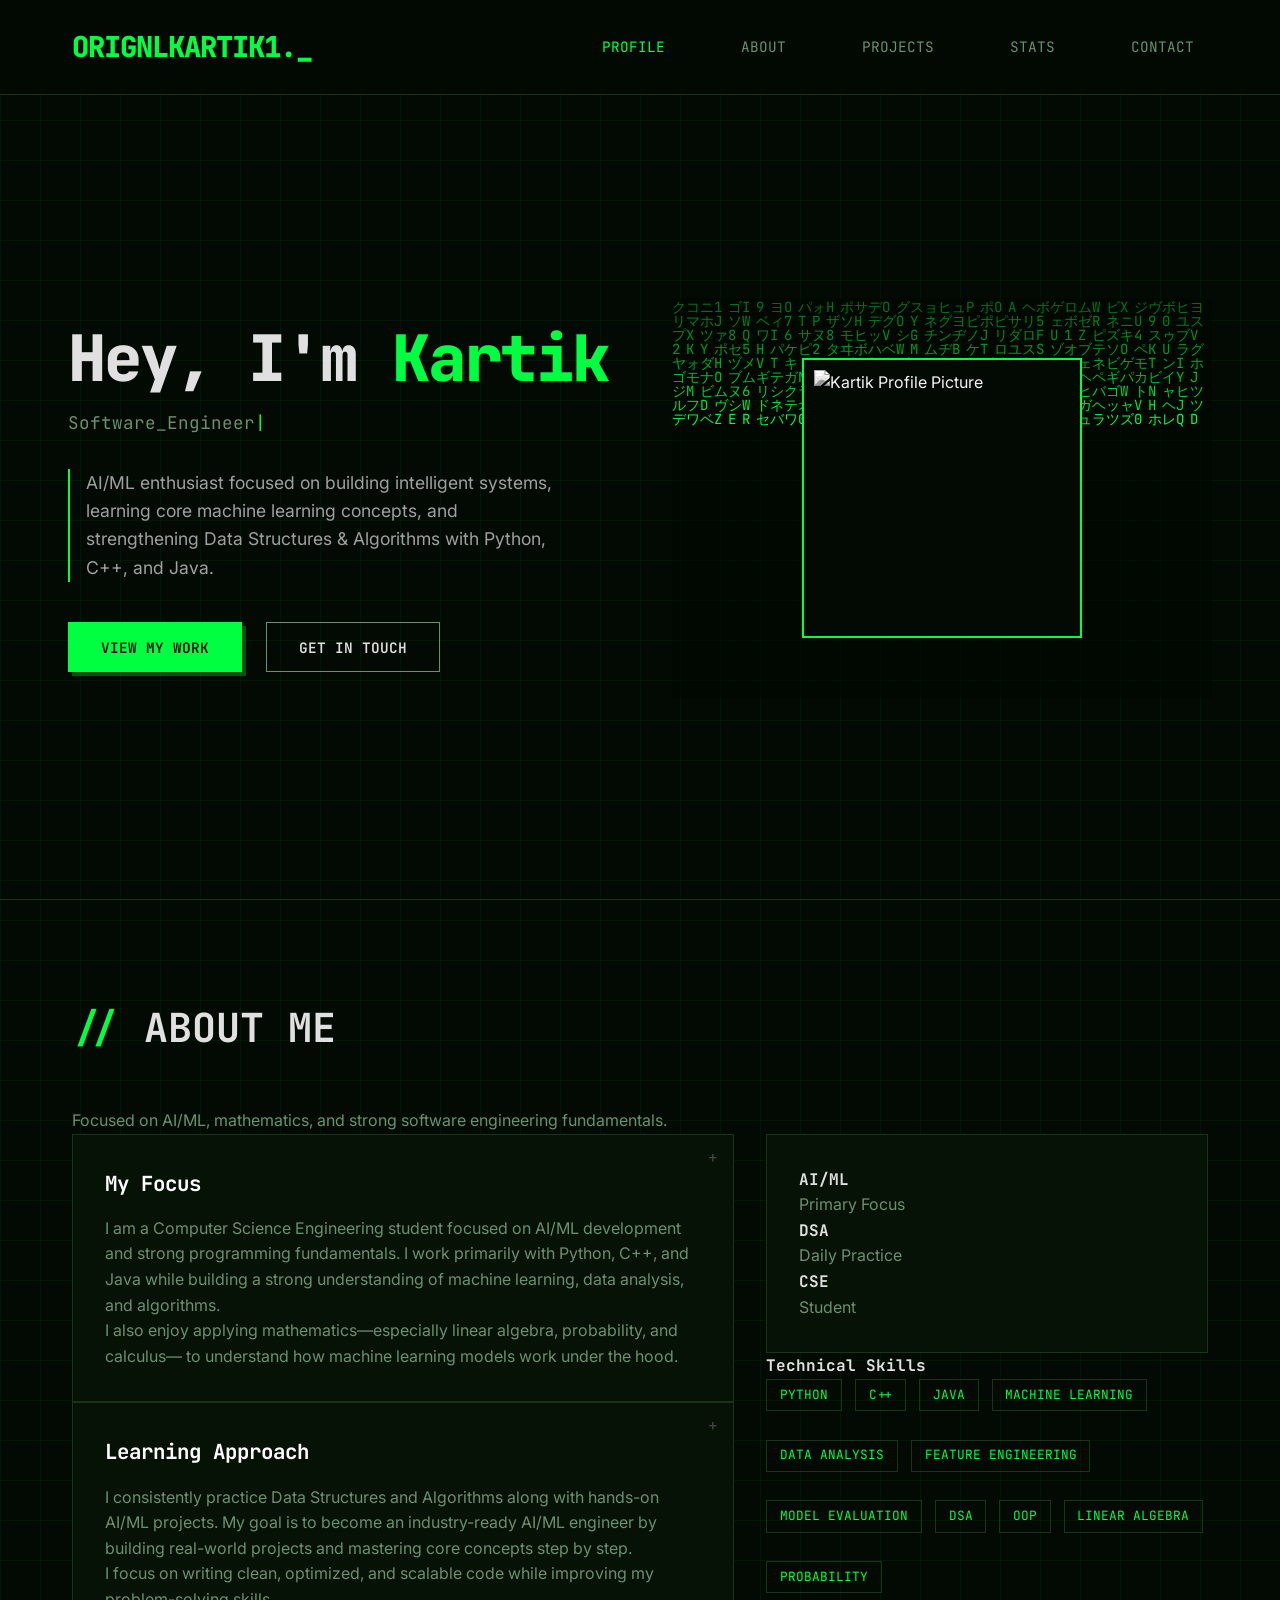
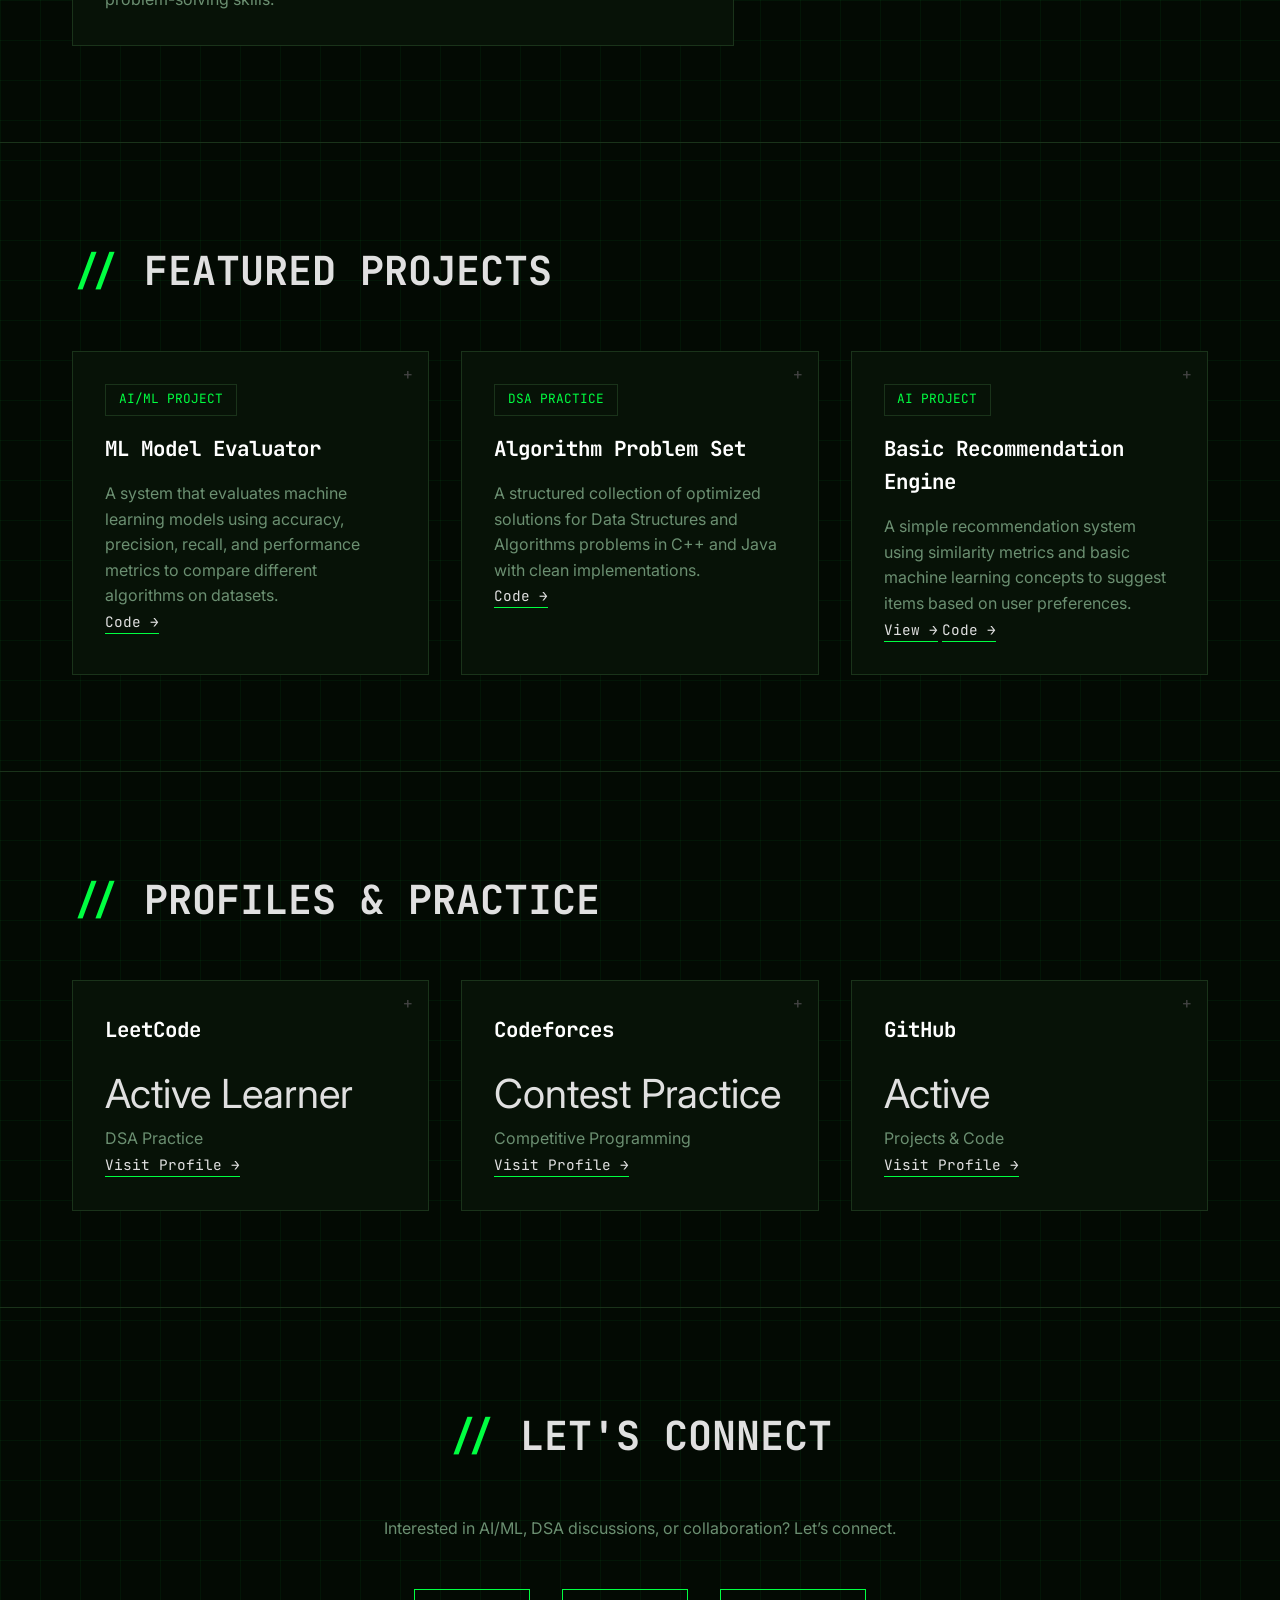
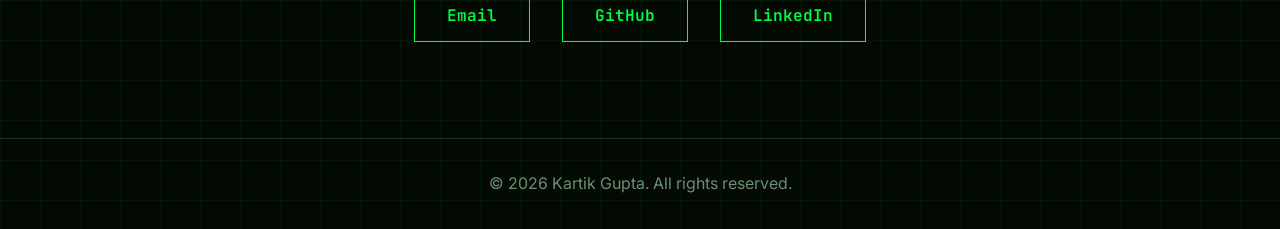
==== index.html @ 54a30522 "Update index.html for AI/ML focus and content" ====
<!DOCTYPE html>
<html lang="en">
<head>
    <meta charset="UTF-8">
    <meta name="viewport" content="width=device-width, initial-scale=1.0">
    <title>Kartik Gupta | AI/ML Developer</title>

    <link rel="preconnect" href="https://fonts.googleapis.com">
    <link rel="preconnect" href="https://fonts.gstatic.com" crossorigin>
    <link href="https://fonts.googleapis.com/css2?family=Poppins:wght@400;600;700;800&family=Inter:wght@400;500;600;700&family=JetBrains+Mono:wght@400;600&display=swap" rel="stylesheet">
    <link rel="stylesheet" href="style.css">
</head>

<body>

<nav class="navbar">
    <div class="nav-container">
        <a href="#" class="logo">ORIGNLKARTIK1.</a>
        <ul class="nav-menu">
            <li><a href="#profile">Profile</a></li>
            <li><a href="#about">About</a></li>
            <li><a href="#projects">Projects</a></li>
            <li><a href="#stats">Stats</a></li>
            <li><a href="#contact">Contact</a></li>
        </ul>
    </div>
</nav>

<section id="profile" class="hero">
    <div class="hero-content">
        <div class="hero-text">
            <h1>Hey, I'm <span class="highlight">Kartik</span></h1>

            <p class="tagline">
                <span id="typewriter"></span><span class="cursor">|</span>
            </p>

            <p class="description">
                AI/ML enthusiast focused on building intelligent systems, learning core machine learning concepts,
                and strengthening Data Structures & Algorithms with Python, C++, and Java.
            </p>

            <div class="cta-buttons">
                <a href="#projects" class="btn btn-primary">View My Work</a>
                <a href="#contact" class="btn btn-secondary">Get in Touch</a>
            </div>
        </div>

        <div class="hero-visual">
            <canvas id="matrix-bg"></canvas>
            <div class="profile-image-hero">
                <img src="https://via.placeholder.com/350" alt="Kartik Profile Picture">
            </div>
        </div>
    </div>
</section>

<section id="about" class="about-full">
    <div class="container-full">

        <div class="about-header">
            <h2>About Me</h2>
            <p class="about-intro">Focused on AI/ML, mathematics, and strong software engineering fundamentals.</p>
        </div>

        <div class="about-grid">

            <div class="about-main">

                <div class="about-card">
                    <h3>My Focus</h3>
                    <p>
                        I am a Computer Science Engineering student focused on AI/ML development and strong
                        programming fundamentals. I work primarily with Python, C++, and Java while building
                        a strong understanding of machine learning, data analysis, and algorithms.
                    </p>

                    <p>
                        I also enjoy applying mathematics—especially linear algebra, probability, and calculus—
                        to understand how machine learning models work under the hood.
                    </p>
                </div>

                <div class="about-card">
                    <h3>Learning Approach</h3>
                    <p>
                        I consistently practice Data Structures and Algorithms along with hands-on AI/ML projects.
                        My goal is to become an industry-ready AI/ML engineer by building real-world projects
                        and mastering core concepts step by step.
                    </p>

                    <p>
                        I focus on writing clean, optimized, and scalable code while improving my problem-solving skills.
                    </p>
                </div>

            </div>

            <div class="about-sidebar">

                <div class="stats-box">
                    <div class="stat">
                        <h4>AI/ML</h4>
                        <p>Primary Focus</p>
                    </div>

                    <div class="stat">
                        <h4>DSA</h4>
                        <p>Daily Practice</p>
                    </div>

                    <div class="stat">
                        <h4>CSE</h4>
                        <p>Student</p>
                    </div>
                </div>

                <div class="skills-section">
                    <h4>Technical Skills</h4>
                    <div class="skills-list">
                        <div class="skill-tag">Python</div>
                        <div class="skill-tag">C++</div>
                        <div class="skill-tag">Java</div>
                        <div class="skill-tag">Machine Learning</div>
                        <div class="skill-tag">Data Analysis</div>
                        <div class="skill-tag">Feature Engineering</div>
                        <div class="skill-tag">Model Evaluation</div>
                        <div class="skill-tag">DSA</div>
                        <div class="skill-tag">OOP</div>
                        <div class="skill-tag">Linear Algebra</div>
                        <div class="skill-tag">Probability</div>
                    </div>
                </div>

            </div>

        </div>
    </div>
</section>

<section id="projects" class="projects">
    <div class="container">
        <h2>Featured Projects</h2>

        <div class="projects-grid">

            <div class="project-card">
                <div class="project-tag">AI/ML Project</div>
                <h3>ML Model Evaluator</h3>
                <p>
                    A system that evaluates machine learning models using accuracy, precision, recall,
                    and performance metrics to compare different algorithms on datasets.
                </p>
                <div class="project-links">
                    <a href="#" class="project-link">Code →</a>
                </div>
            </div>

            <div class="project-card">
                <div class="project-tag">DSA Practice</div>
                <h3>Algorithm Problem Set</h3>
                <p>
                    A structured collection of optimized solutions for Data Structures and Algorithms problems
                    in C++ and Java with clean implementations.
                </p>
                <div class="project-links">
                    <a href="#" class="project-link">Code →</a>
                </div>
            </div>

            <div class="project-card">
                <div class="project-tag">AI Project</div>
                <h3>Basic Recommendation Engine</h3>
                <p>
                    A simple recommendation system using similarity metrics and basic machine learning concepts
                    to suggest items based on user preferences.
                </p>
                <div class="project-links">
                    <a href="#" class="project-link">View →</a>
                    <a href="#" class="project-link">Code →</a>
                </div>
            </div>

        </div>
    </div>
</section>

<section id="stats" class="stats-section">
    <div class="container">
        <h2>Profiles & Practice</h2>

        <div class="stats-wrapper">
            <div class="stats-grid">

                <div class="stat-card">
                    <h3>LeetCode</h3>
                    <p class="stat-number">Active Learner</p>
                    <p class="stat-label">DSA Practice</p>
                    <a href="#" class="stat-link">Visit Profile →</a>
                </div>

                <div class="stat-card">
                    <h3>Codeforces</h3>
                    <p class="stat-number">Contest Practice</p>
                    <p class="stat-label">Competitive Programming</p>
                    <a href="#" class="stat-link">Visit Profile →</a>
                </div>

                <div class="stat-card">
                    <h3>GitHub</h3>
                    <p class="stat-number">Active</p>
                    <p class="stat-label">Projects & Code</p>
                    <a href="https://github.com/orignlkartik1" class="stat-link">Visit Profile →</a>
                </div>

            </div>
        </div>
    </div>
</section>

<section id="contact" class="contact">
    <div class="container">
        <h2>Let's Connect</h2>

        <p class="contact-subtitle">
            Interested in AI/ML, DSA discussions, or collaboration? Let’s connect.
        </p>

        <div class="contact-methods">
            <a href="mailto:kartik964364@gmail.com" class="contact-link">Email</a>
            <a href="https://github.com/orignlkartik1" class="contact-link">GitHub</a>
            <a href="https://linkedin.com/in/orignlkartik1" class="contact-link">LinkedIn</a>
        </div>
    </div>
</section>

<footer class="footer">
    <p>&copy; 2026 Kartik Gupta. All rights reserved.</p>
</footer>

<script src="script.js"></script>

</body>
</html>
---- style.css ----
* {
    margin: 0;
    padding: 0;
    box-sizing: border-box;
}

:root {
    --bg-dark: #030a03; 
    --bg-panel: #071207;
    --accent: #00ff41; 
    --accent-hover: #00cc33;
    --text-main: #e0e0e0;
    --text-muted: #6b8f71; 
    --grid-line: rgba(0, 255, 65, 0.05);
    --border-hard: 1px solid #1a331a;
}

body {
    font-family: 'Inter', sans-serif;
    background-color: var(--bg-dark);
    background-image: 
        linear-gradient(to right, var(--grid-line) 1px, transparent 1px),
        linear-gradient(to bottom, var(--grid-line) 1px, transparent 1px);
    background-size: 40px 40px;
    color: var(--text-main);
    line-height: 1.6;
    overflow-x: hidden;
    min-height: 100vh;
}

h1, h2, h3, h4, .logo, .nav-menu a, .tagline {
    font-family: 'JetBrains Mono', monospace;
}

/* Navigation */
.navbar {
    position: fixed;
    top: 0;
    width: 100%;
    padding: 1.5rem 0;
    background: rgba(3, 10, 3, 0.95);
    border-bottom: var(--border-hard);
    z-index: 1000;
}

.nav-container {
    max-width: 1200px;
    margin: 0 auto;
    padding: 0 2rem;
    display: flex;
    justify-content: space-between;
    align-items: center;
}

.logo {
    font-size: 1.8rem;
    font-weight: 800;
    color: var(--accent);
    text-decoration: none;
    letter-spacing: -1px;
}

.logo::after {
    content: '_';
    animation: blink 1s infinite;
}

.nav-menu {
    display: flex;
    gap: 3rem;
    list-style: none;
}

.nav-menu a {
    color: var(--text-muted);
    text-decoration: none;
    font-size: 0.9rem;
    text-transform: uppercase;
    transition: color 0.2s ease;
}

.nav-menu a:hover {
    color: var(--accent);
}

.nav-menu a::before {
    content: '[';
    opacity: 0;
    color: var(--accent);
    margin-right: 5px;
    transition: 0.2s;
}
.nav-menu a::after {
    content: ']';
    opacity: 0;
    color: var(--accent);
    margin-left: 5px;
    transition: 0.2s;
}
.nav-menu a:hover::before, .nav-menu a:hover::after {
    opacity: 1;
}

/* Hero Section */
.hero {
    min-height: 100vh;
    display: flex;
    align-items: center;
    justify-content: center;
    padding: 8rem 2rem 2rem;
    position: relative;
}

.hero-content {
    display: grid;
    grid-template-columns: 1fr 1fr;
    gap: 4rem;
    max-width: 1200px;
    align-items: center;
    z-index: 1;
}

.hero-text h1 {
    font-size: 4rem;
    margin-bottom: 1rem;
    font-weight: 800;
    line-height: 1.1;
    letter-spacing: -2px;
}

.highlight {
    color: var(--accent);
}

.tagline {
    font-size: 1.1rem;
    color: var(--text-muted);
    margin-bottom: 2rem;
}

.description {
    font-size: 1.1rem;
    color: #a0a0a0;
    margin-bottom: 2.5rem;
    max-width: 500px;
    border-left: 2px solid var(--accent);
    padding-left: 1rem;
}

/* Brutalist Buttons */
.cta-buttons { display: flex; gap: 1.5rem; }

.btn {
    padding: 0.8rem 2rem;
    font-family: 'JetBrains Mono', monospace;
    text-transform: uppercase;
    text-decoration: none;
    font-weight: 600;
    font-size: 0.9rem;
    transition: all 0.1s ease;
    cursor: pointer;
}

.btn-primary {
    background: var(--accent);
    color: var(--bg-dark);
    border: 1px solid var(--accent);
    box-shadow: 4px 4px 0px rgba(0, 255, 65, 0.3);
}

.btn-primary:hover {
    transform: translate(2px, 2px);
    box-shadow: 2px 2px 0px rgba(0, 255, 65, 0.3);
}

.btn-secondary {
    border: 1px solid var(--text-muted);
    color: var(--text-main);
    background: transparent;
}

.btn-secondary:hover {
    border-color: var(--accent);
    color: var(--accent);
}

/* Hero Visual & Matrix Canvas */
.hero-visual {
    position: relative;
    height: 400px;
    display: flex;
    align-items: center;
    justify-content: center;
}

#matrix-bg {
    position: absolute;
    top: 0;
    left: 0;
    width: 100%;
    height: 100%;
    z-index: 0;
}

.profile-image-hero {
    position: relative;
    width: 280px;
    height: 280px;
    z-index: 2;
    border: 2px solid var(--accent);
    padding: 10px;
    background: var(--bg-dark);
}

.profile-image-hero img {
    width: 100%;
    height: 100%;
    object-fit: cover;
    filter: grayscale(100%) contrast(1.2);
    transition: filter 0.3s ease;
}

.profile-image-hero:hover img {
    filter: grayscale(0%) contrast(1);
}

/* General Layout Elements */
.container, .container-full {
    max-width: 1200px;
    margin: 0 auto;
    padding: 0 2rem;
}

section {
    padding: 6rem 2rem;
    border-bottom: var(--border-hard);
}

h2 {
    font-size: 2.5rem;
    margin-bottom: 3rem;
    text-transform: uppercase;
}

h2::before {
    content: '// ';
    color: var(--accent);
}

/* Cards (About, Projects, Stats) - SOLID BACKGROUNDS */
.about-grid, .projects-grid, .stats-grid {
    display: grid;
    gap: 2rem;
}
.about-grid { grid-template-columns: 1.5fr 1fr; }
.projects-grid { grid-template-columns: repeat(auto-fit, minmax(300px, 1fr)); }
.stats-grid { grid-template-columns: repeat(auto-fit, minmax(250px, 1fr)); }

.about-card, .project-card, .stat-card, .stats-box {
    background: var(--bg-panel);
    border: var(--border-hard);
    padding: 2rem;
    position: relative;
    transition: transform 0.2s ease, border-color 0.2s ease;
}

.about-card::after, .project-card::after, .stat-card::after {
    content: '+';
    position: absolute;
    top: 10px;
    right: 15px;
    color: #444;
    font-family: 'JetBrains Mono', monospace;
}

.about-card:hover, .project-card:hover, .stat-card:hover {
    border-color: var(--accent);
    transform: translateY(-5px);
}

h3 {
    font-size: 1.3rem;
    margin-bottom: 1rem;
    color: #fff;
}

p { color: var(--text-muted); }

/* Skills & Tags */
.project-tag, .skill-tag {
    display: inline-block;
    padding: 0.3rem 0.8rem;
    background: transparent;
    color: var(--accent);
    border: 1px solid #1a331a;
    font-family: 'JetBrains Mono', monospace;
    font-size: 0.8rem;
    margin-bottom: 1rem;
    text-transform: uppercase;
}

.skills-list { display: flex; flex-wrap: wrap; gap: 0.8rem; }

/* Links */
.project-link, .stat-link {
    color: var(--text-main);
    text-decoration: none;
    font-family: 'JetBrains Mono', monospace;
    font-size: 0.9rem;
    border-bottom: 1px solid var(--accent);
    padding-bottom: 2px;
    transition: color 0.2s;
}

.project-link:hover, .stat-link:hover { color: var(--accent); }

/* Stat Specifics */
.stat-icon svg { width: 30px; height: 30px; fill: var(--text-main); margin-bottom: 1rem;}
.stat-card:hover .stat-icon svg { fill: var(--accent); }
.stat-number { font-size: 2.5rem; color: var(--text-main); margin-bottom: 0; }

/* Contact Specifics */
.contact { text-align: center; }
.contact-subtitle { margin-bottom: 3rem; }
.contact-methods { display: flex; gap: 2rem; justify-content: center; flex-wrap: wrap; }
.contact-link {
    padding: 0.8rem 2rem;
    border: 1px solid var(--accent);
    color: var(--accent);
    text-decoration: none;
    font-family: 'JetBrains Mono', monospace;
    font-weight: 600;
    transition: all 0.3s ease;
    background: transparent;
}
.contact-link:hover {
    background: var(--accent);
    color: var(--bg-dark);
}
.footer { padding: 2rem; text-align: center; color: var(--text-muted); }

/* Utilities */
.cursor { animation: blink 1s infinite; color: var(--accent); }
@keyframes blink { 0%, 100% { opacity: 1; } 50% { opacity: 0; } }
.fade-in { animation: fadeInUp 0.5s ease-out forwards; }
@keyframes fadeInUp {
    from { opacity: 0; transform: translateY(20px); }
    to { opacity: 1; transform: translateY(0); }
}

::-webkit-scrollbar { width: 8px; }
::-webkit-scrollbar-track { background: var(--bg-dark); }
::-webkit-scrollbar-thumb { background: #1a331a; }
::-webkit-scrollbar-thumb:hover { background: var(--accent); }

@media (max-width: 768px) {
    .hero-content, .about-grid { grid-template-columns: 1fr; }
    #matrix-bg { display: none; } 
}
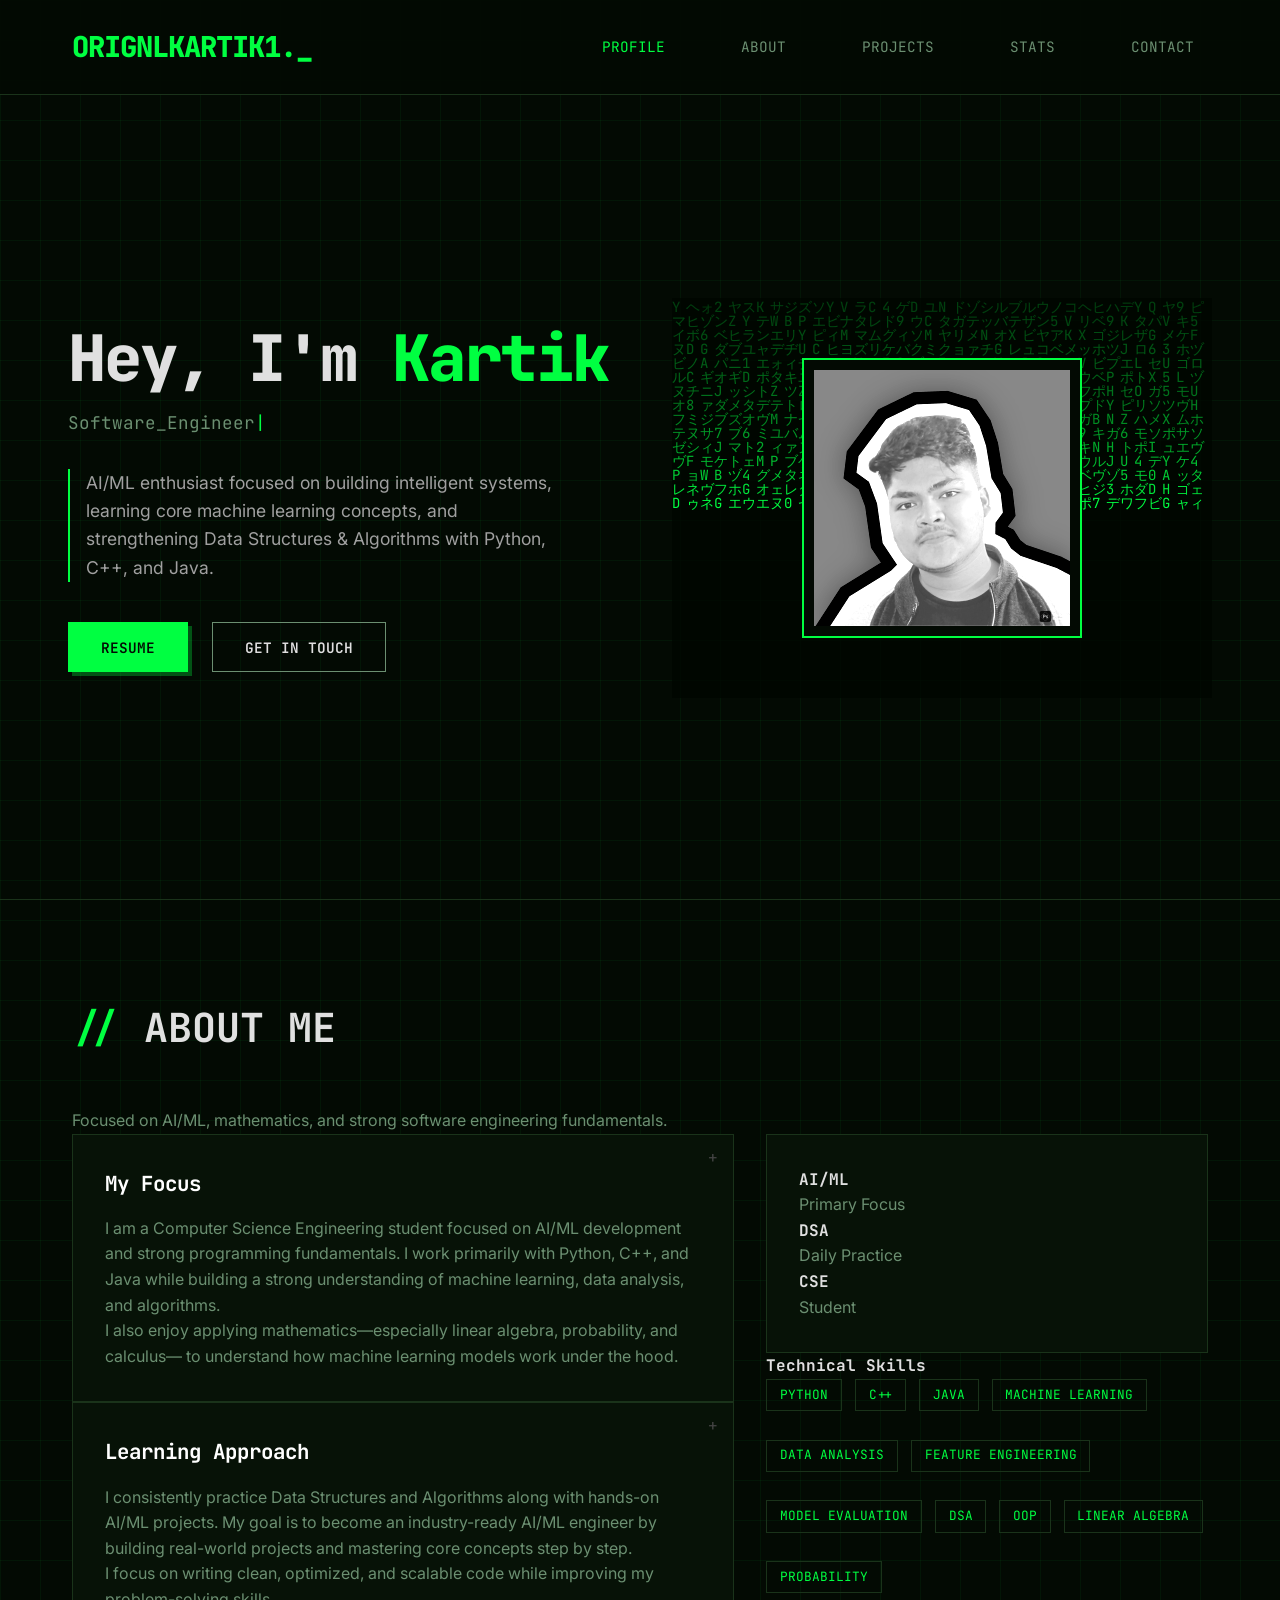
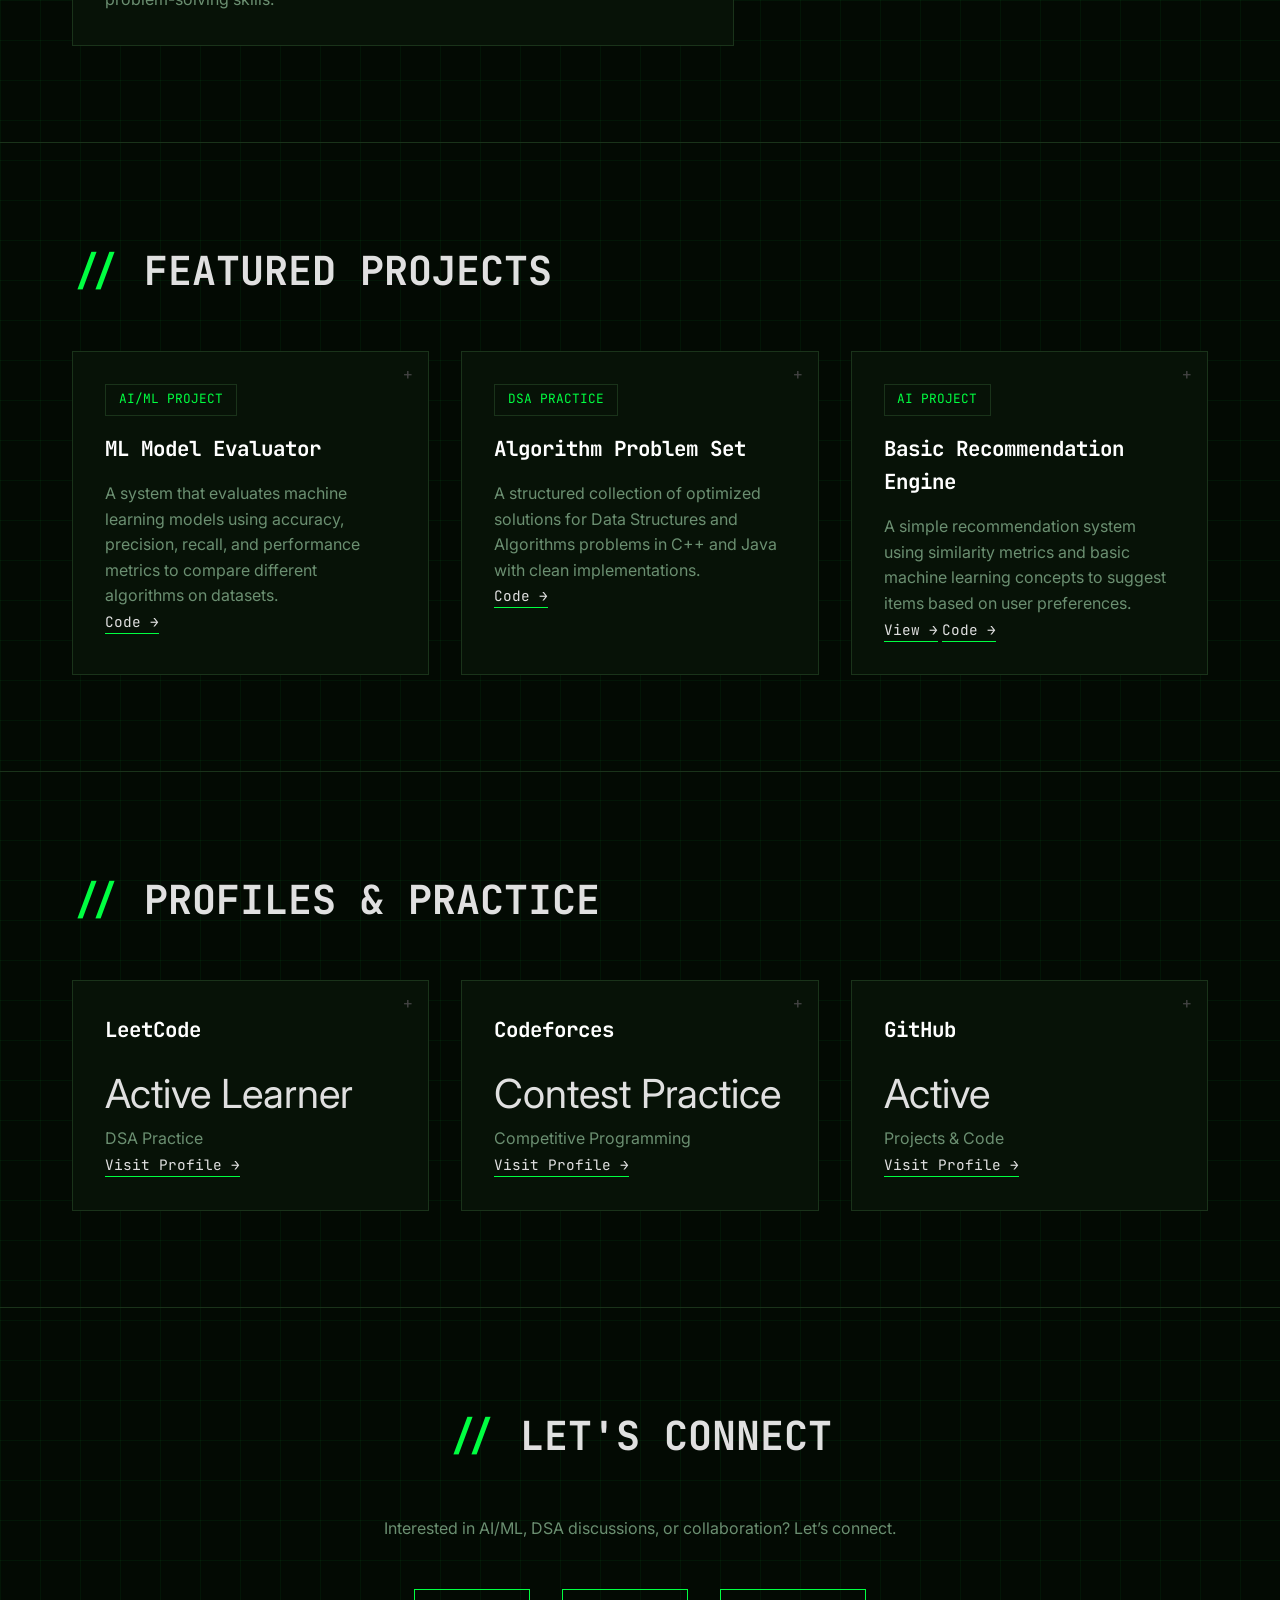
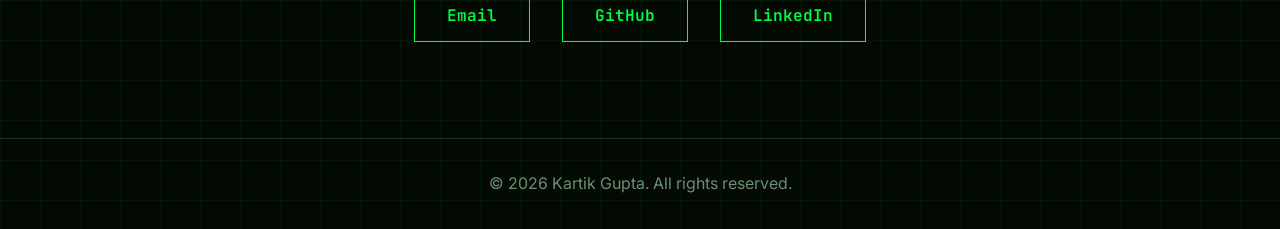
==== commit a8423e58: "Update index.html with new content and links" ====
--- a/index.html
+++ b/index.html
@@ -41,7 +41,7 @@
             </p>
 
             <div class="cta-buttons">
-                <a href="#projects" class="btn btn-primary">View My Work</a>
+                <a href="resume.pdf" class="btn btn-primary">Resume</a>
                 <a href="#contact" class="btn btn-secondary">Get in Touch</a>
             </div>
         </div>
@@ -49,7 +49,7 @@
         <div class="hero-visual">
             <canvas id="matrix-bg"></canvas>
             <div class="profile-image-hero">
-                <img src="https://via.placeholder.com/350" alt="Kartik Profile Picture">
+                <img src="profile (3).png" alt="Kartik Profile Picture">
             </div>
         </div>
     </div>
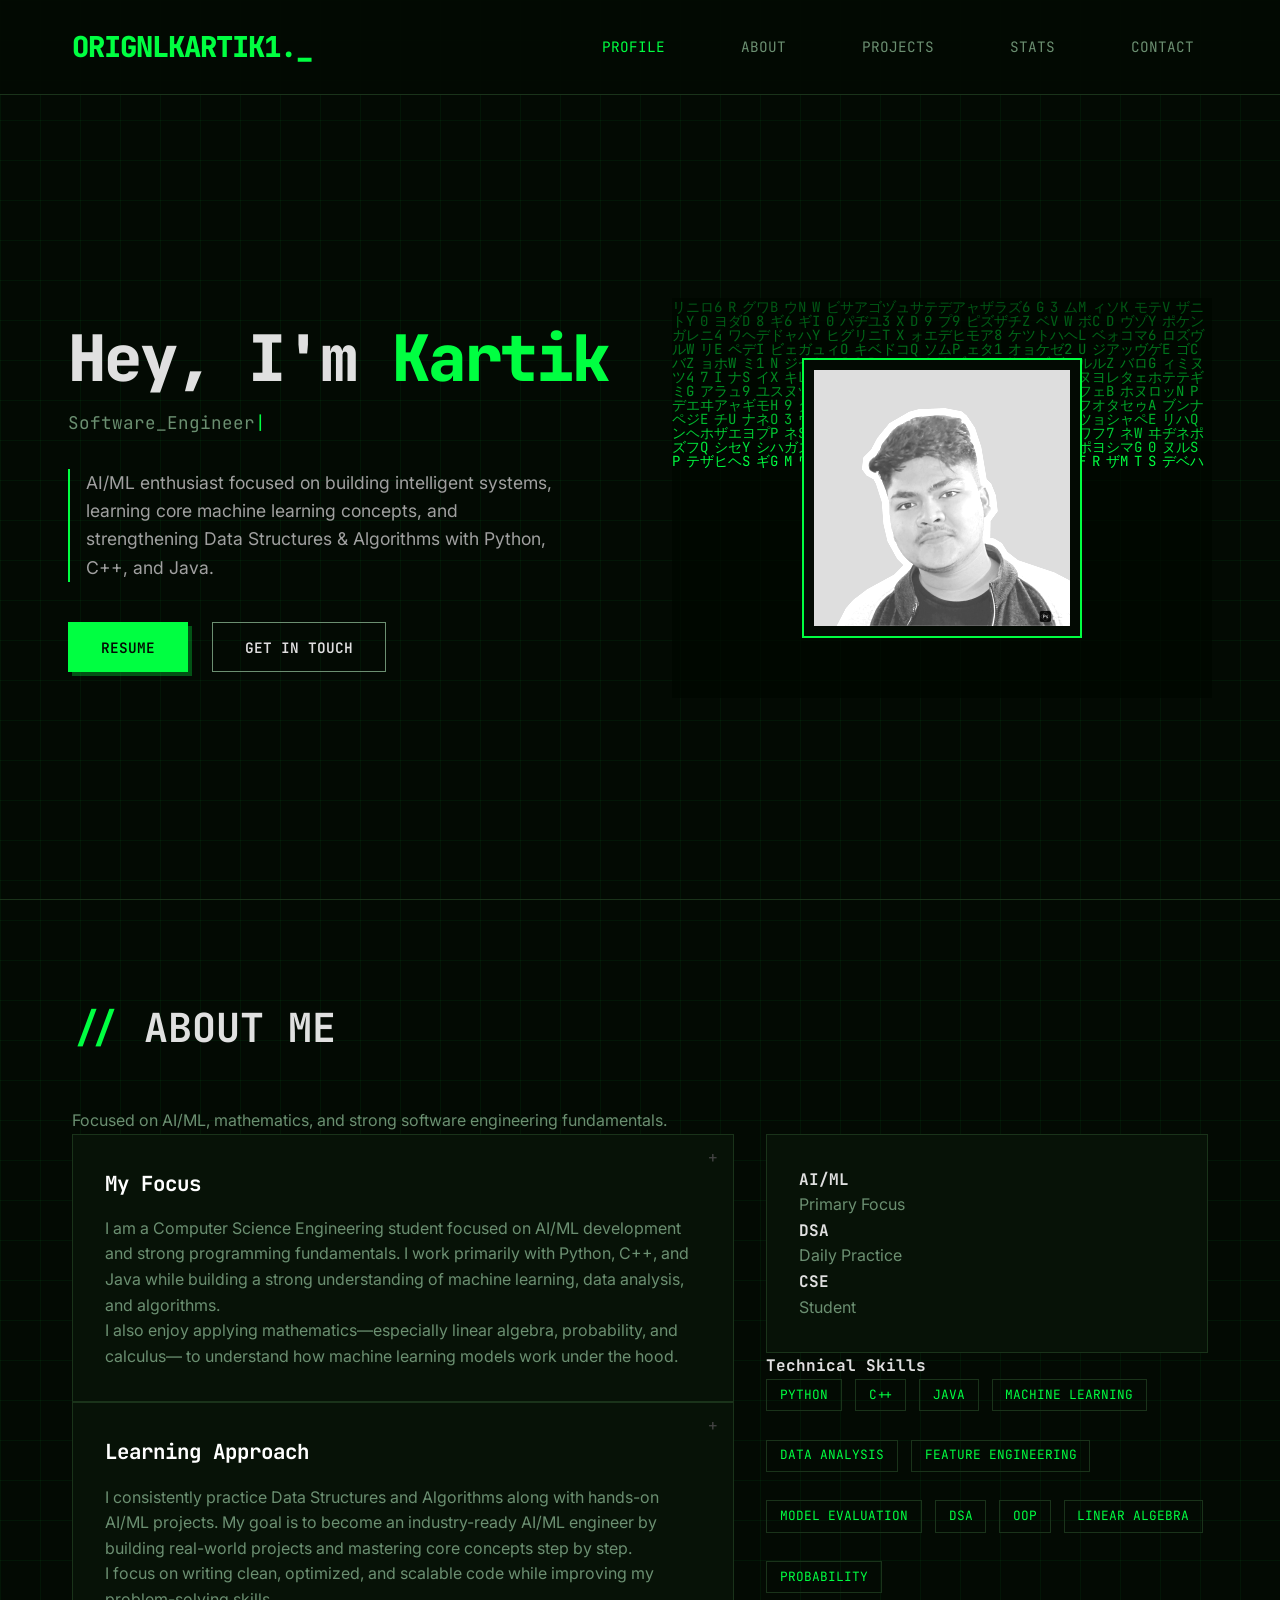
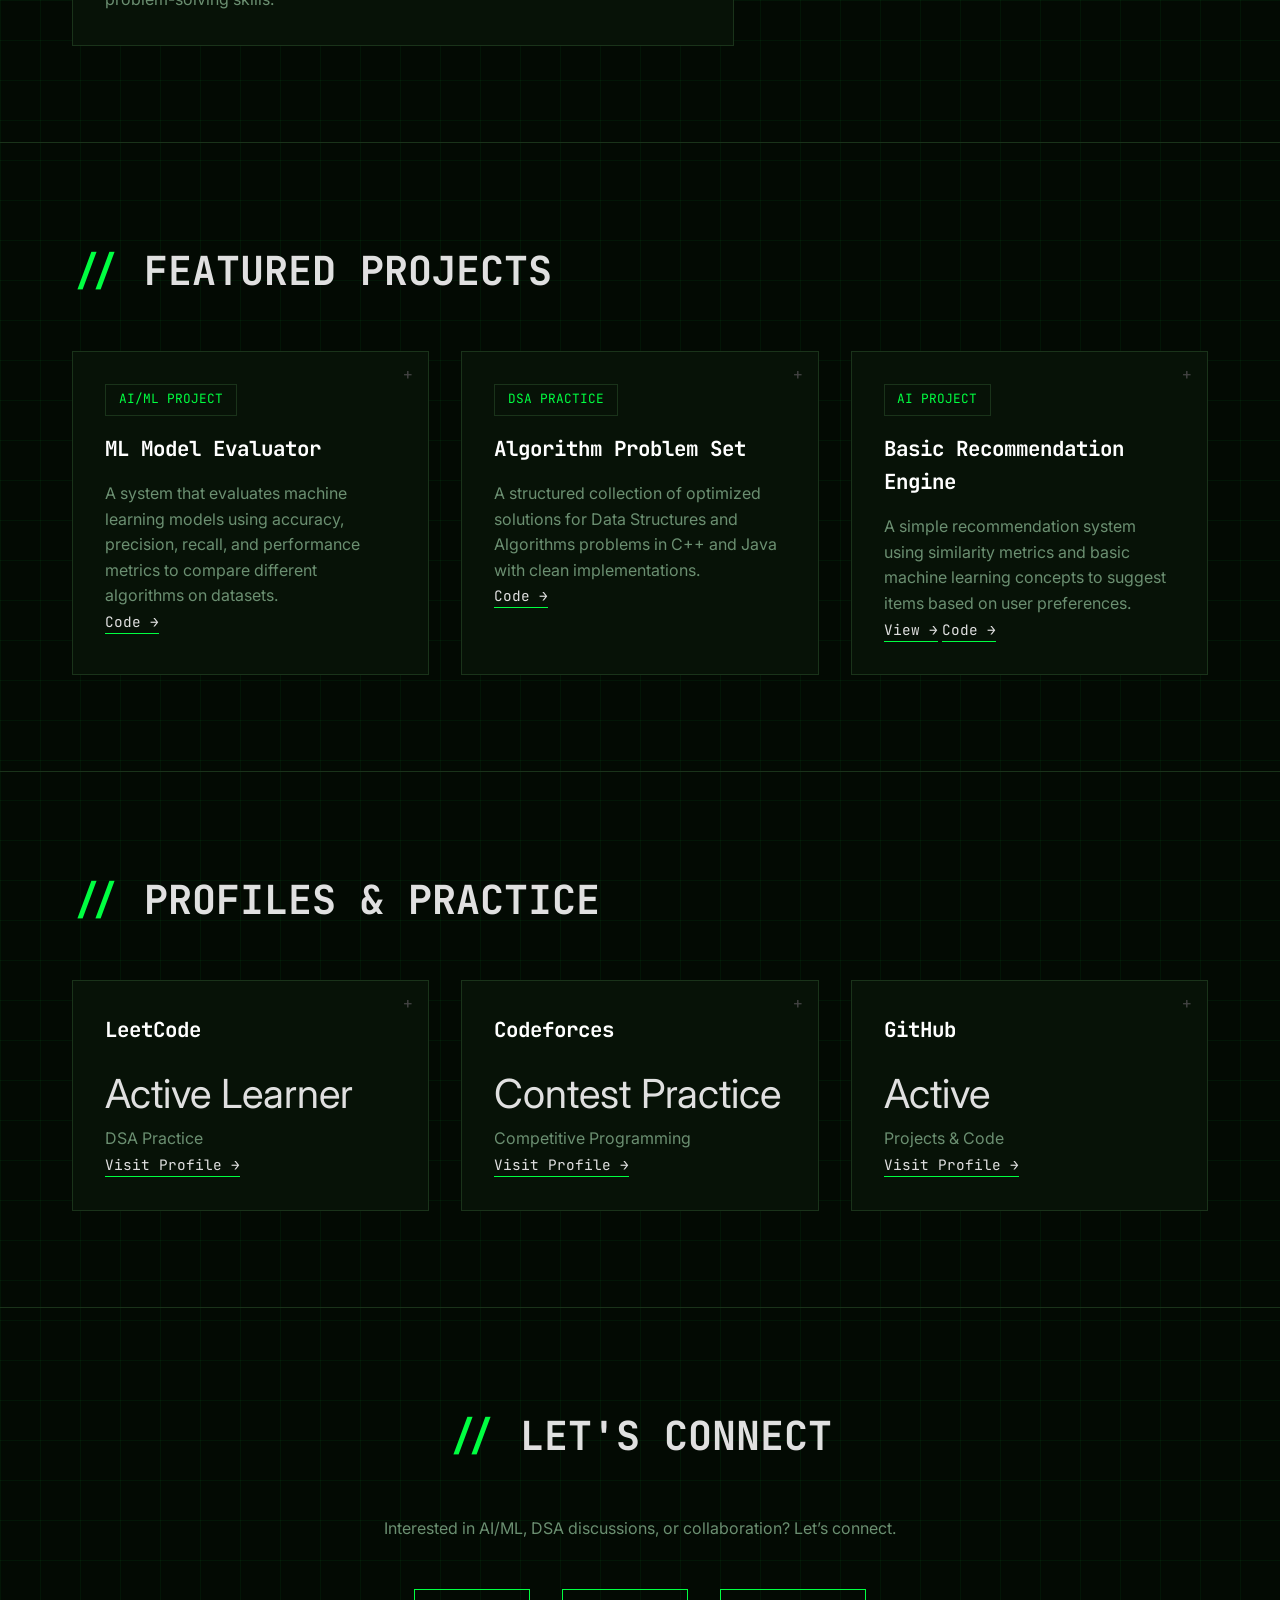
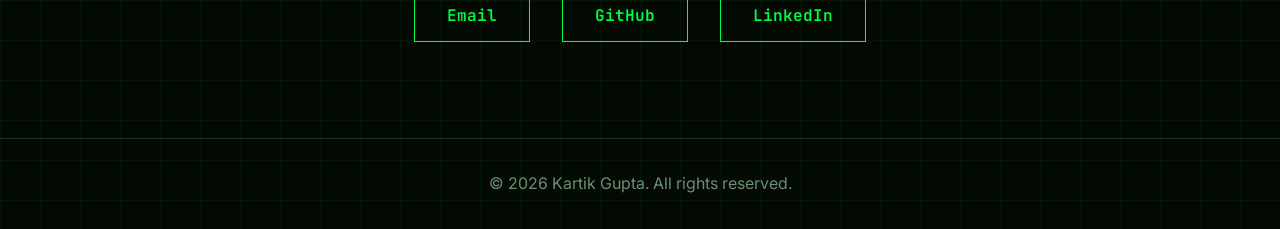
==== commit c3ba0a36: "Update index.html" ====
--- a/index.html
+++ b/index.html
@@ -49,7 +49,7 @@
         <div class="hero-visual">
             <canvas id="matrix-bg"></canvas>
             <div class="profile-image-hero">
-                <img src="profile (3).png" alt="Kartik Profile Picture">
+                <img src="profile (2).png" alt="Kartik Profile Picture">
             </div>
         </div>
     </div>
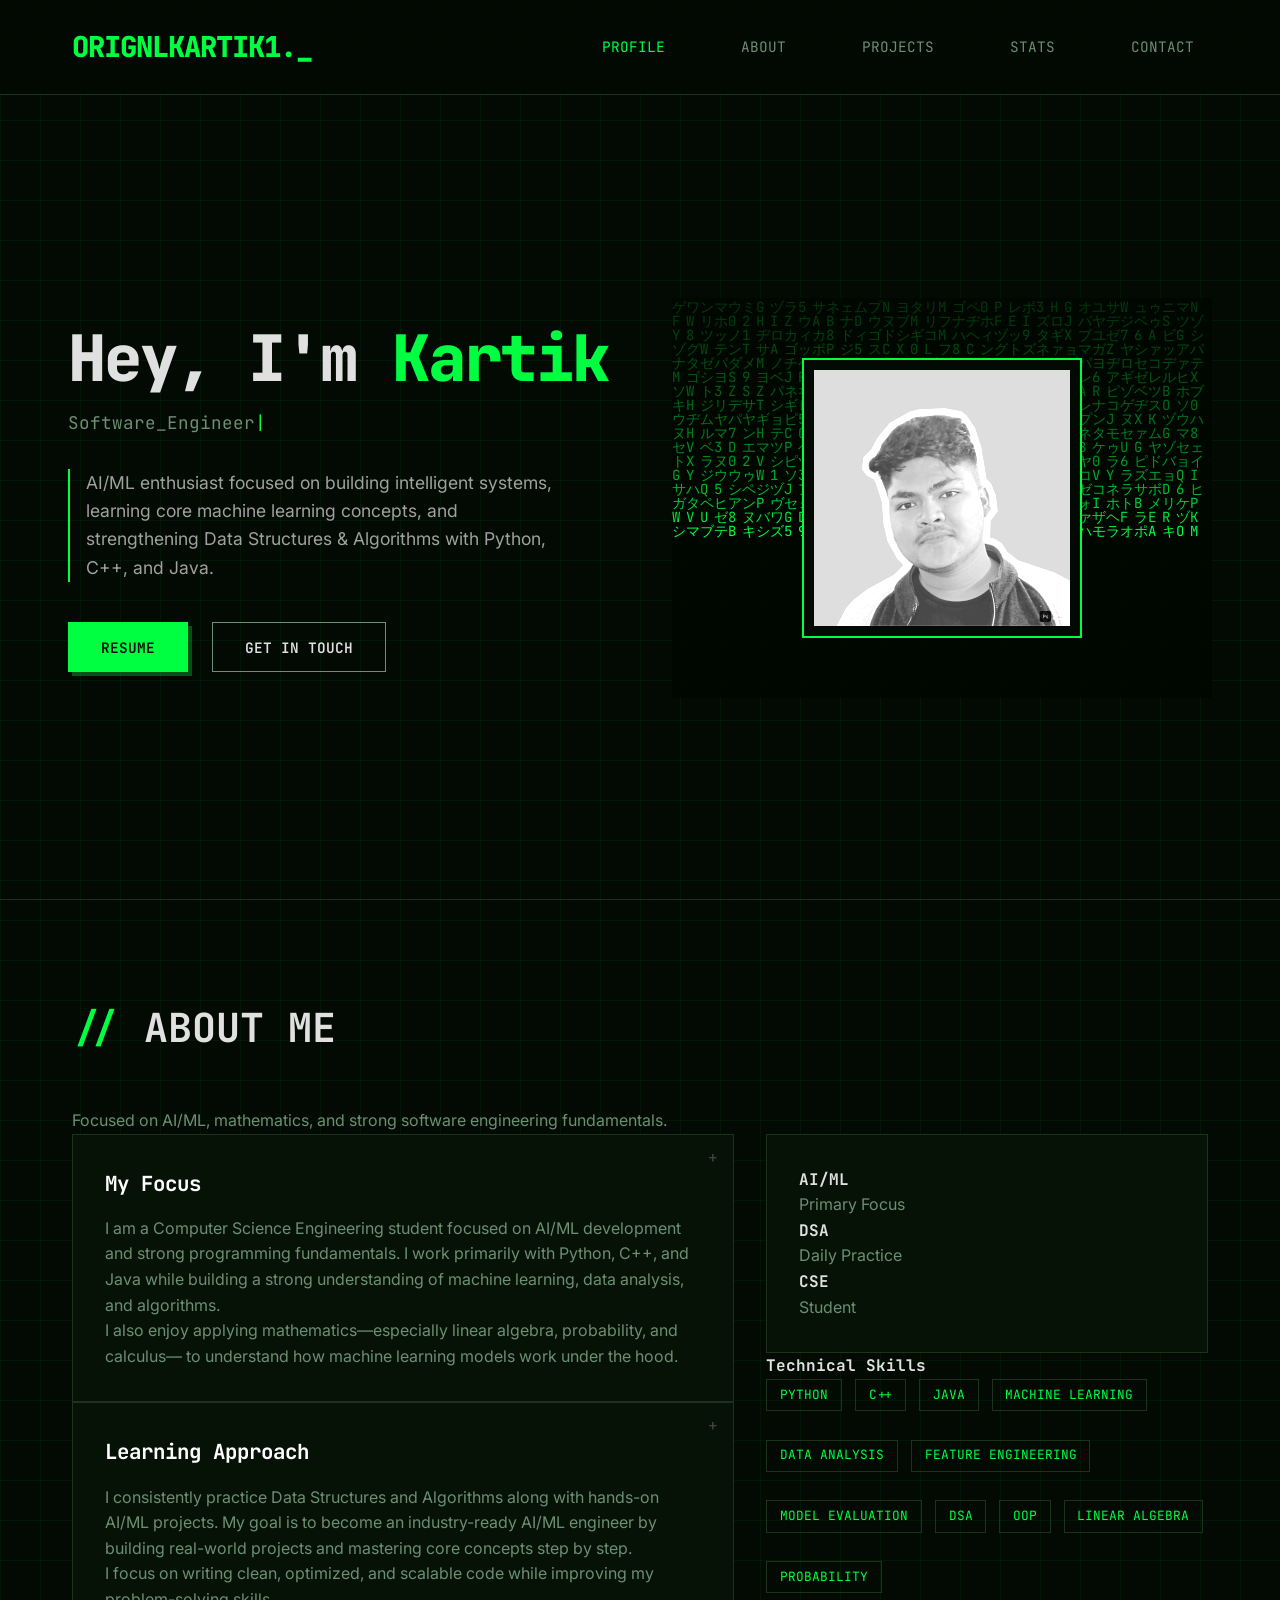
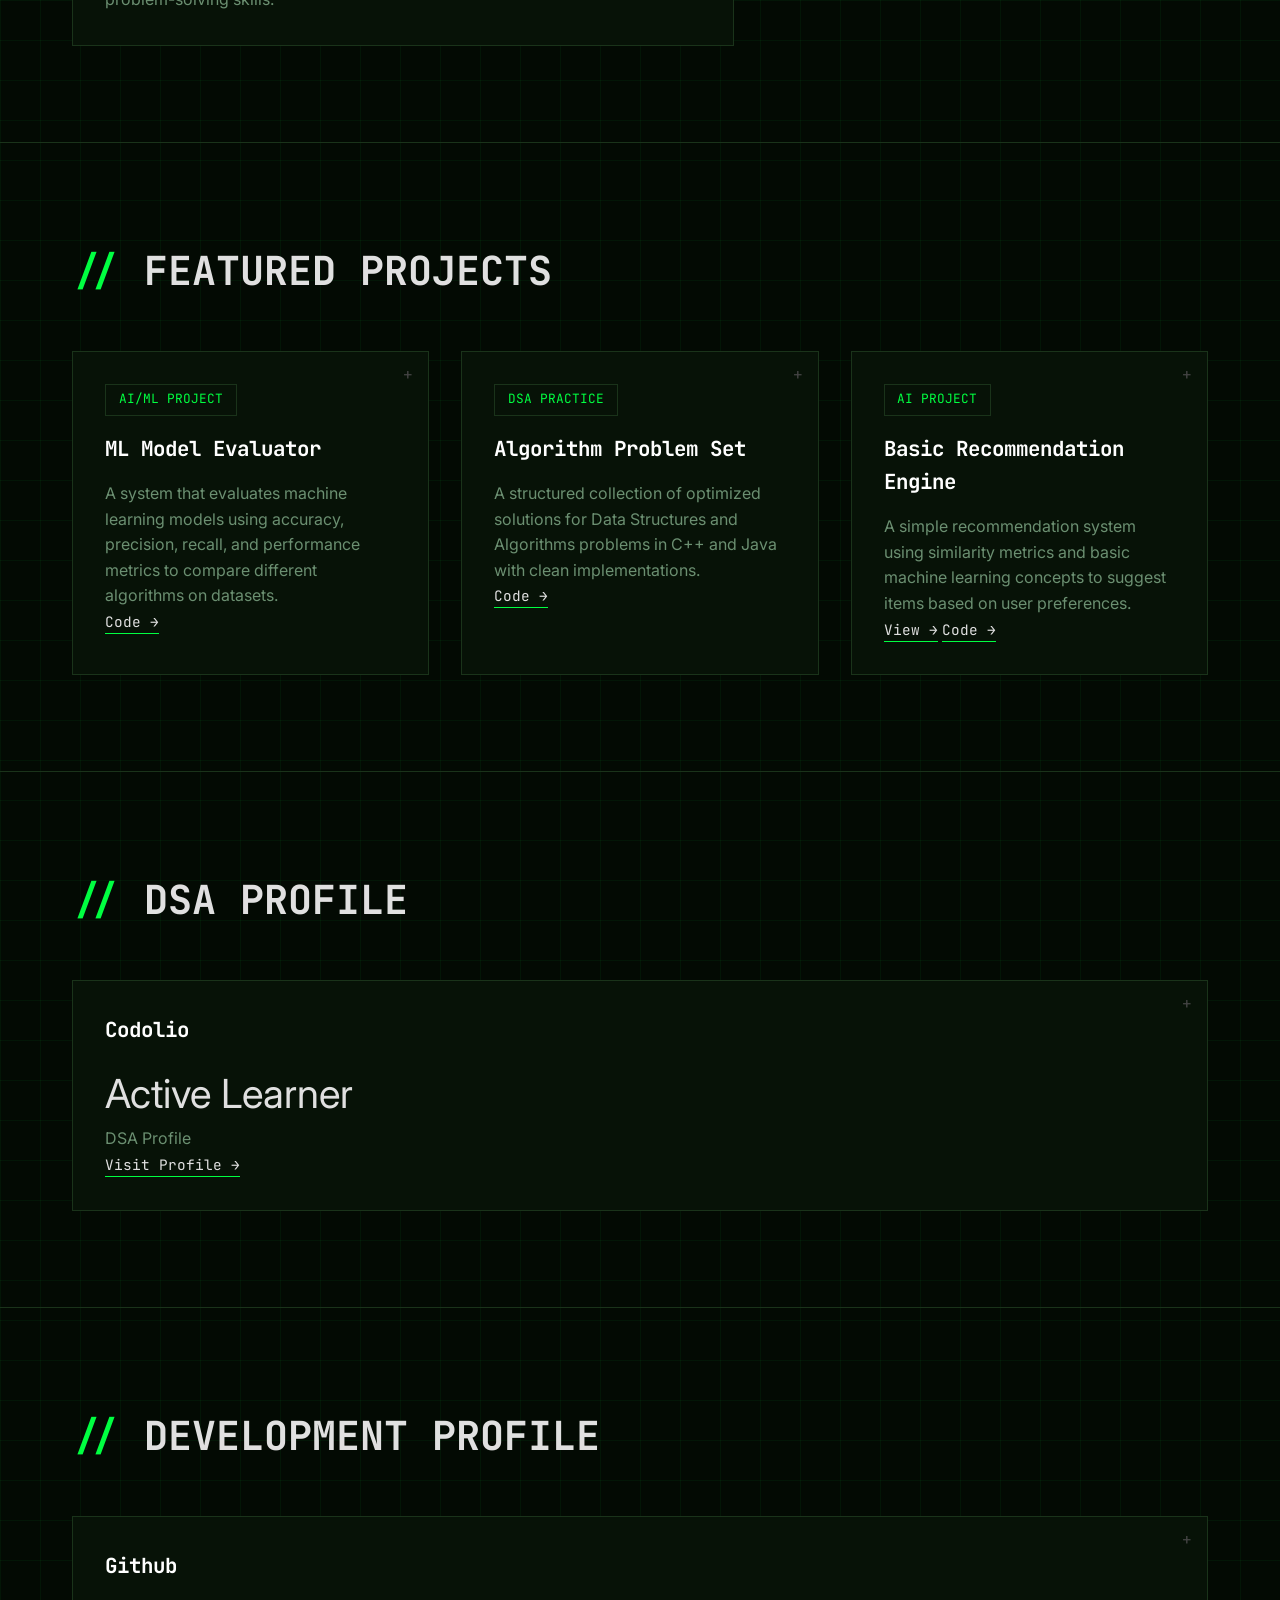
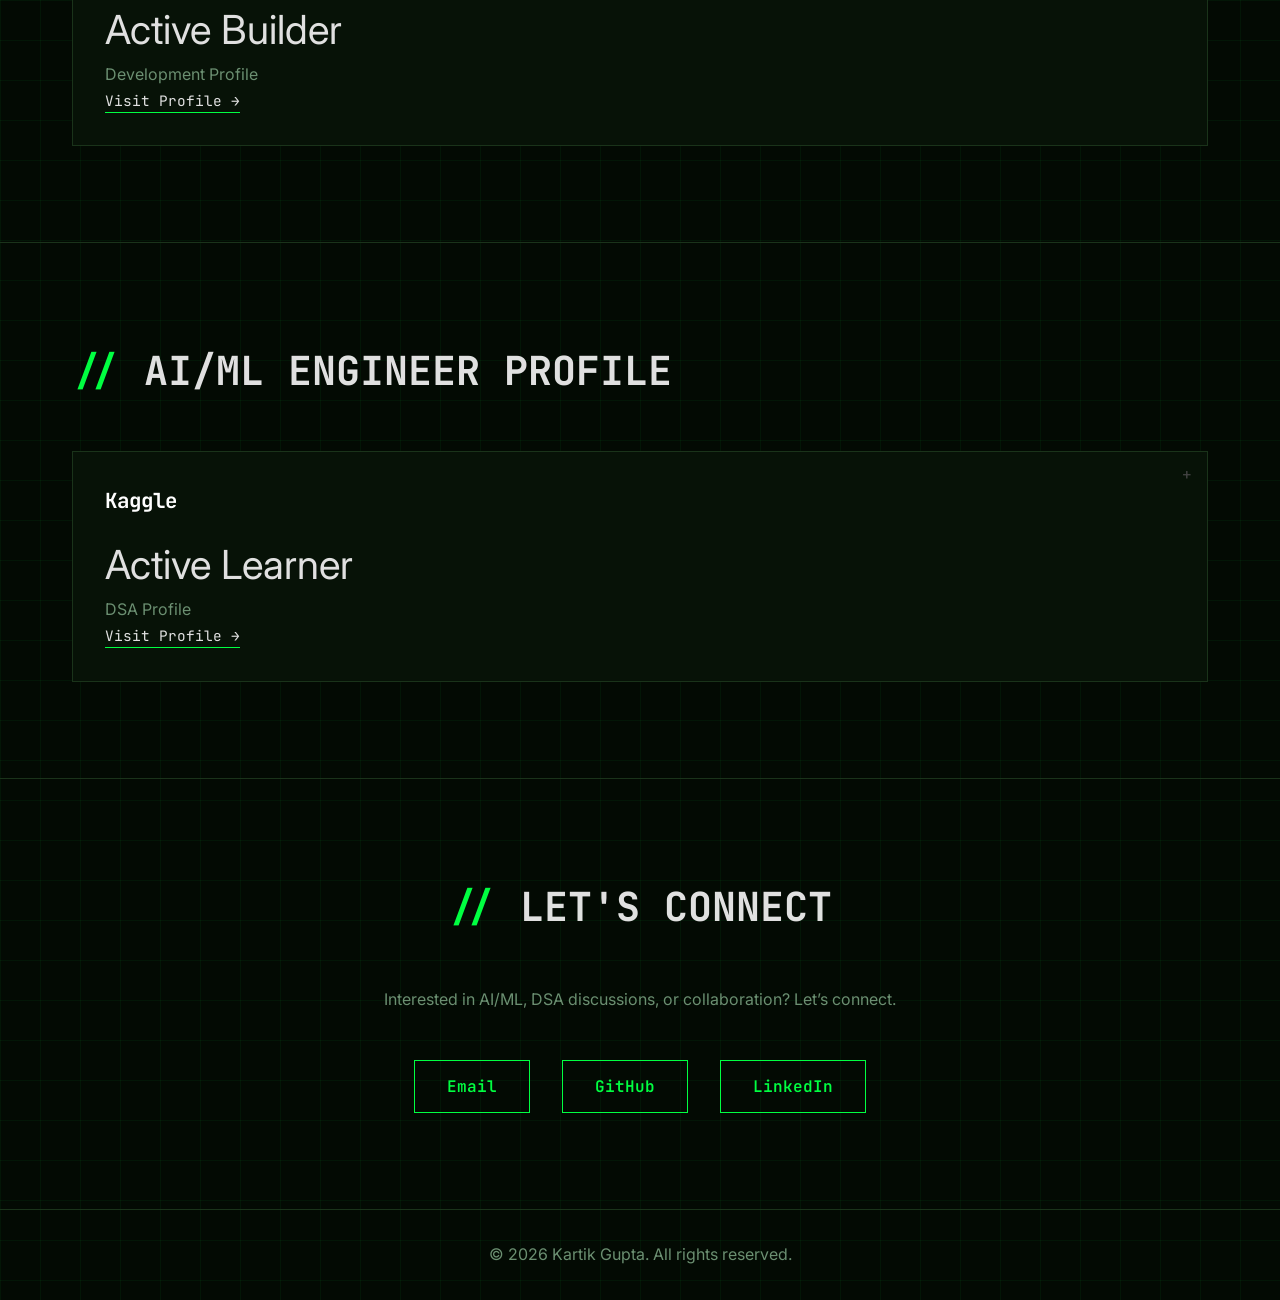
==== commit b73615d7: "making corrections" ====
--- a/index.html
+++ b/index.html
@@ -187,30 +187,54 @@
 
 <section id="stats" class="stats-section">
     <div class="container">
-        <h2>Profiles & Practice</h2>
+        <h2>DSA Profile</h2>
 
         <div class="stats-wrapper">
             <div class="stats-grid">
 
                 <div class="stat-card">
-                    <h3>LeetCode</h3>
+                    <h3>Codolio</h3>
                     <p class="stat-number">Active Learner</p>
-                    <p class="stat-label">DSA Practice</p>
-                    <a href="#" class="stat-link">Visit Profile →</a>
-                </div>
+                    <p class="stat-label">DSA Profile</p>
+                    <a href="https://codolio.com/profile/orignlkartik1" class="stat-link">Visit Profile →</a>
+                </div>
+
+            </div>
+        </div>
+    </div>
+</section>
+
+<section id="stats" class="stats-section">
+    <div class="container">
+        <h2>Development Profile</h2>
+
+        <div class="stats-wrapper">
+            <div class="stats-grid">
 
                 <div class="stat-card">
-                    <h3>Codeforces</h3>
-                    <p class="stat-number">Contest Practice</p>
-                    <p class="stat-label">Competitive Programming</p>
-                    <a href="#" class="stat-link">Visit Profile →</a>
-                </div>
+                    <h3>Github</h3>
+                    <p class="stat-number">Active Builder</p>
+                    <p class="stat-label">Development Profile</p>
+                    <a href="https://github.com/orignlkartik1" class="stat-link">Visit Profile →</a>
+                </div>
+
+            </div>
+        </div>
+    </div>
+</section>
+
+<section id="stats" class="stats-section">
+    <div class="container">
+        <h2>AI/ML Engineer Profile</h2>
+
+        <div class="stats-wrapper">
+            <div class="stats-grid">
 
                 <div class="stat-card">
-                    <h3>GitHub</h3>
-                    <p class="stat-number">Active</p>
-                    <p class="stat-label">Projects & Code</p>
-                    <a href="https://github.com/orignlkartik1" class="stat-link">Visit Profile →</a>
+                    <h3>Kaggle</h3>
+                    <p class="stat-number">Active Learner</p>
+                    <p class="stat-label">DSA Profile</p>
+                    <a href="https://www.kaggle.com/orignlkartik1" class="stat-link">Visit Profile →</a>
                 </div>
 
             </div>
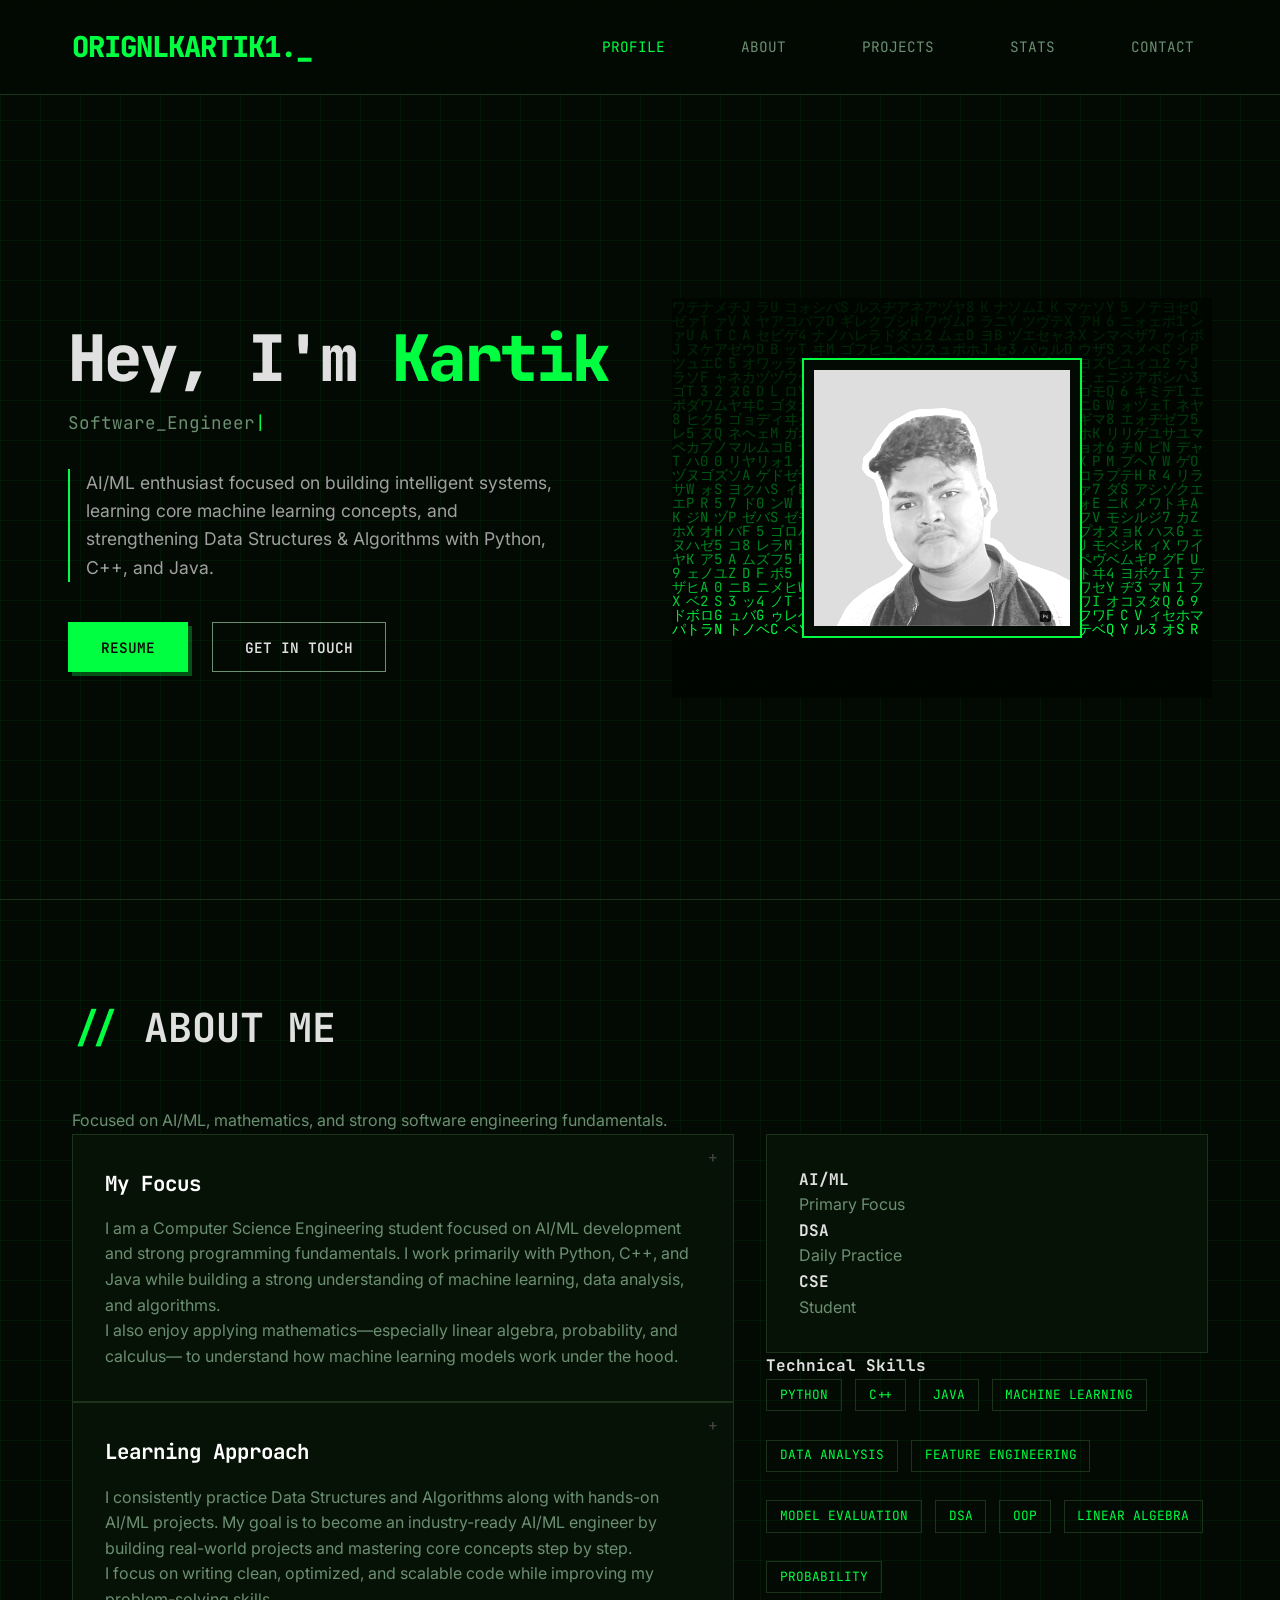
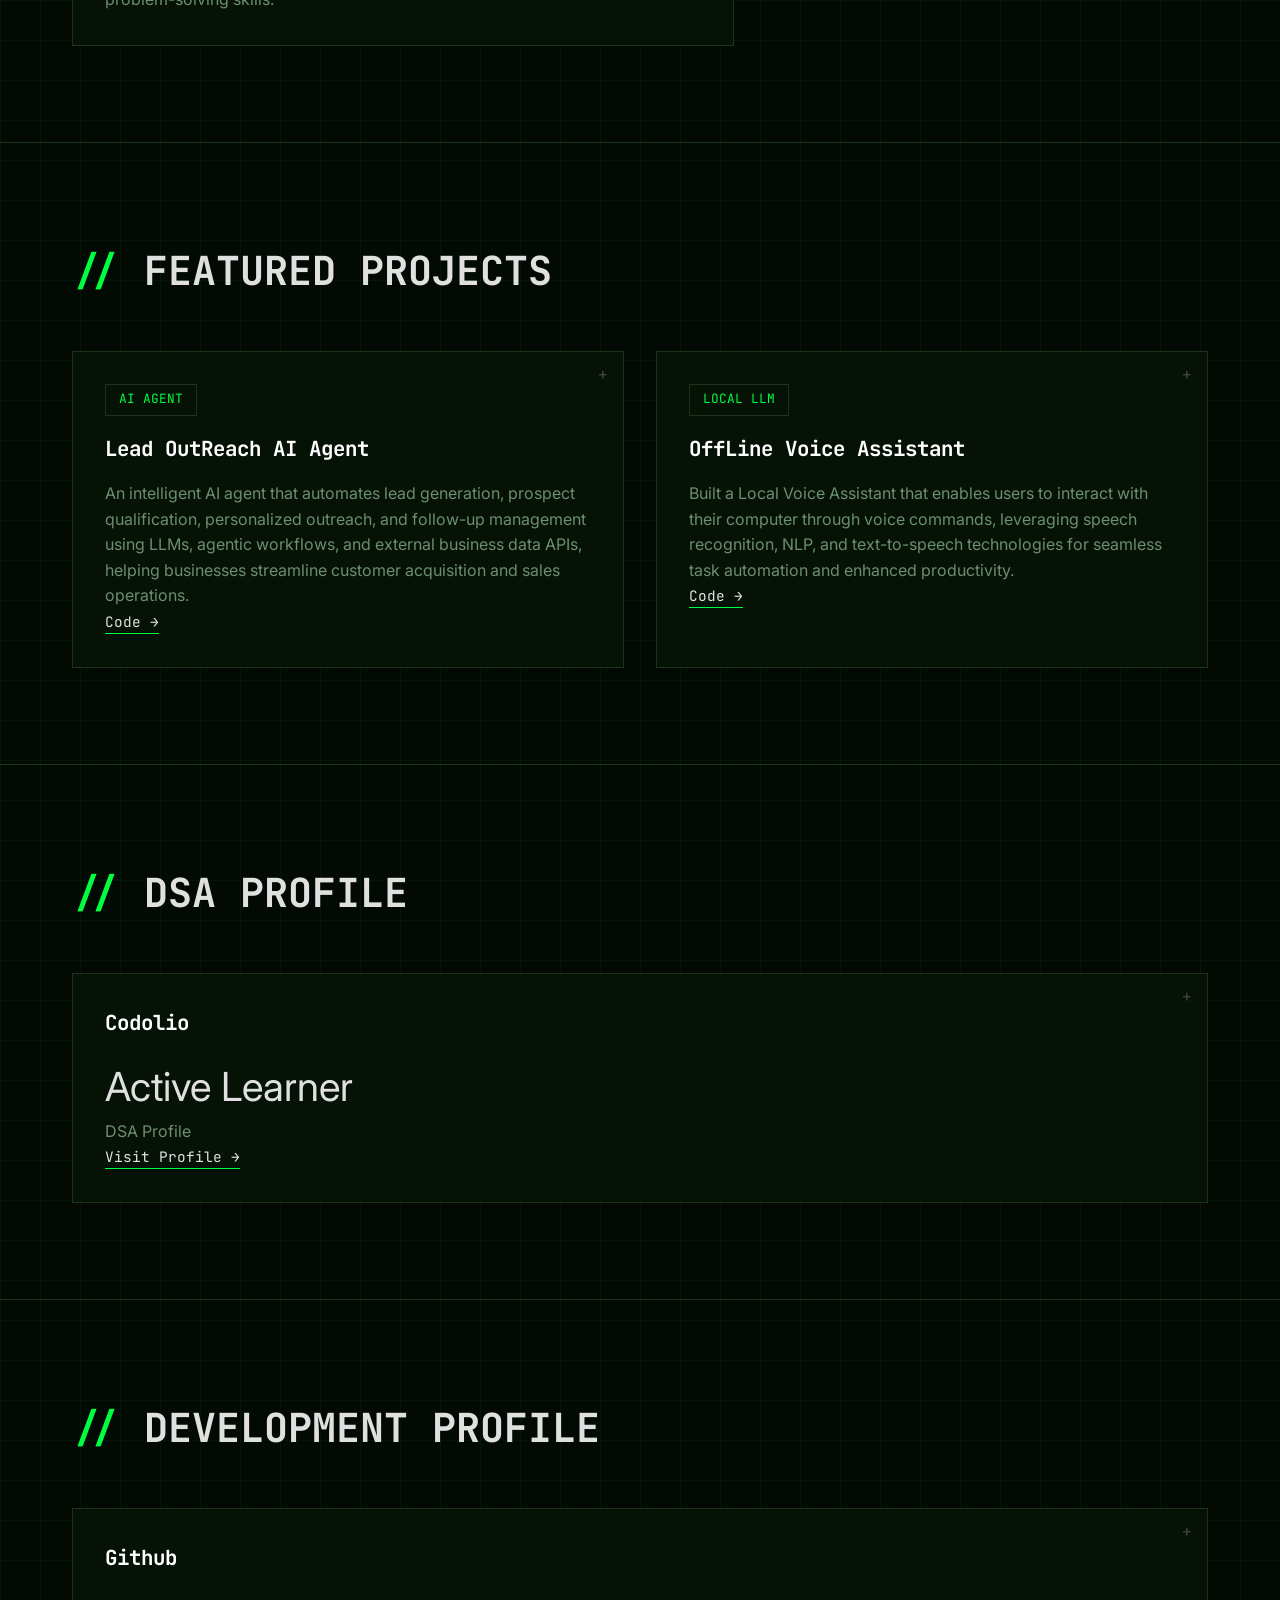
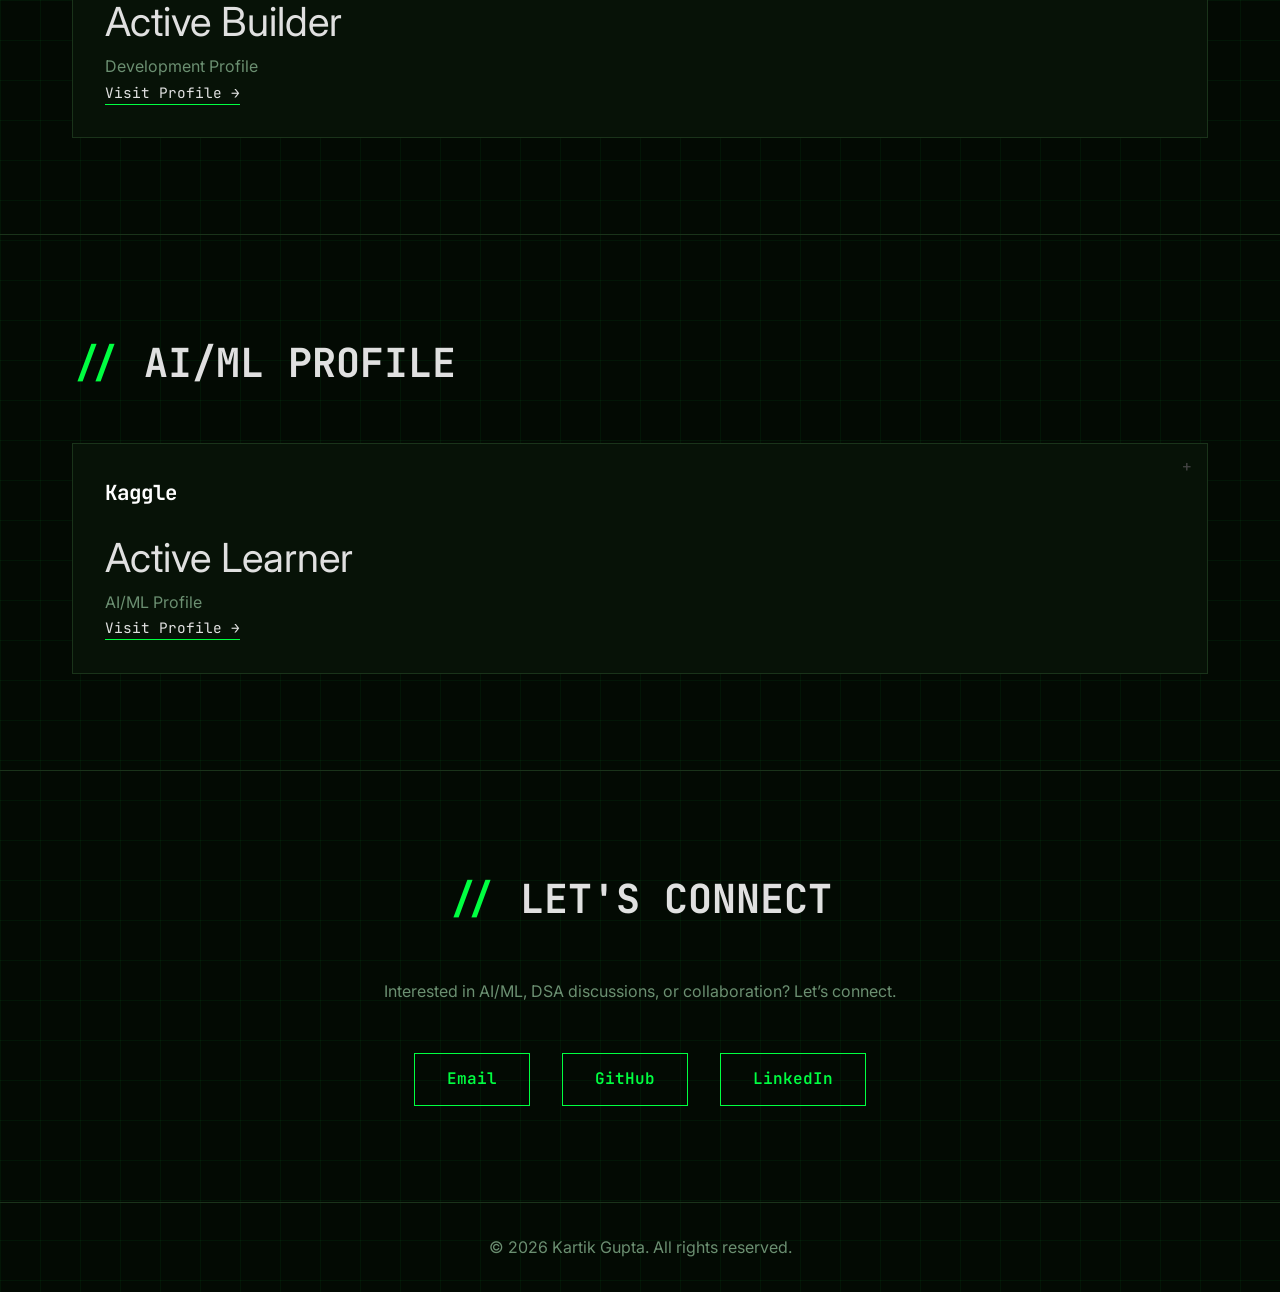
==== commit b3aaa938: "New commits" ====
--- a/index.html
+++ b/index.html
@@ -145,42 +145,25 @@
         <div class="projects-grid">
 
             <div class="project-card">
-                <div class="project-tag">AI/ML Project</div>
-                <h3>ML Model Evaluator</h3>
-                <p>
-                    A system that evaluates machine learning models using accuracy, precision, recall,
-                    and performance metrics to compare different algorithms on datasets.
+                <div class="project-tag">AI agent</div>
+                <h3>Lead OutReach AI Agent</h3>
+                <p>An intelligent AI agent that automates lead generation, prospect qualification, personalized outreach, and follow-up management using LLMs, agentic workflows, and external business data APIs, helping businesses streamline customer acquisition and sales operations.
                 </p>
                 <div class="project-links">
-                    <a href="#" class="project-link">Code →</a>
+                    <a href="https://github.com/orignlkartik1/Lead-And-Outreach-AI-Agent" class="project-link">Code →</a>
                 </div>
             </div>
 
             <div class="project-card">
-                <div class="project-tag">DSA Practice</div>
-                <h3>Algorithm Problem Set</h3>
+                <div class="project-tag">Local LLM</div>
+                <h3>OffLine Voice Assistant</h3>
                 <p>
-                    A structured collection of optimized solutions for Data Structures and Algorithms problems
-                    in C++ and Java with clean implementations.
+                    Built a Local Voice Assistant that enables users to interact with their computer through voice commands, leveraging speech recognition, NLP, and text-to-speech technologies for seamless task automation and enhanced productivity.
                 </p>
                 <div class="project-links">
-                    <a href="#" class="project-link">Code →</a>
-                </div>
-            </div>
-
-            <div class="project-card">
-                <div class="project-tag">AI Project</div>
-                <h3>Basic Recommendation Engine</h3>
-                <p>
-                    A simple recommendation system using similarity metrics and basic machine learning concepts
-                    to suggest items based on user preferences.
-                </p>
-                <div class="project-links">
-                    <a href="#" class="project-link">View →</a>
-                    <a href="#" class="project-link">Code →</a>
-                </div>
-            </div>
-
+                    <a href="https://github.com/orignlkartik1/" class="project-link">Code →</a>
+                </div>
+            </div>
         </div>
     </div>
 </section>
@@ -225,7 +208,7 @@
 
 <section id="stats" class="stats-section">
     <div class="container">
-        <h2>AI/ML Engineer Profile</h2>
+        <h2>AI/ML Profile</h2>
 
         <div class="stats-wrapper">
             <div class="stats-grid">
@@ -233,7 +216,7 @@
                 <div class="stat-card">
                     <h3>Kaggle</h3>
                     <p class="stat-number">Active Learner</p>
-                    <p class="stat-label">DSA Profile</p>
+                    <p class="stat-label">AI/ML Profile</p>
                     <a href="https://www.kaggle.com/orignlkartik1" class="stat-link">Visit Profile →</a>
                 </div>
 
--- a/style.css
+++ b/style.css
@@ -356,4 +356,4 @@
 @media (max-width: 768px) {
     .hero-content, .about-grid { grid-template-columns: 1fr; }
     #matrix-bg { display: none; } 
-}
+}
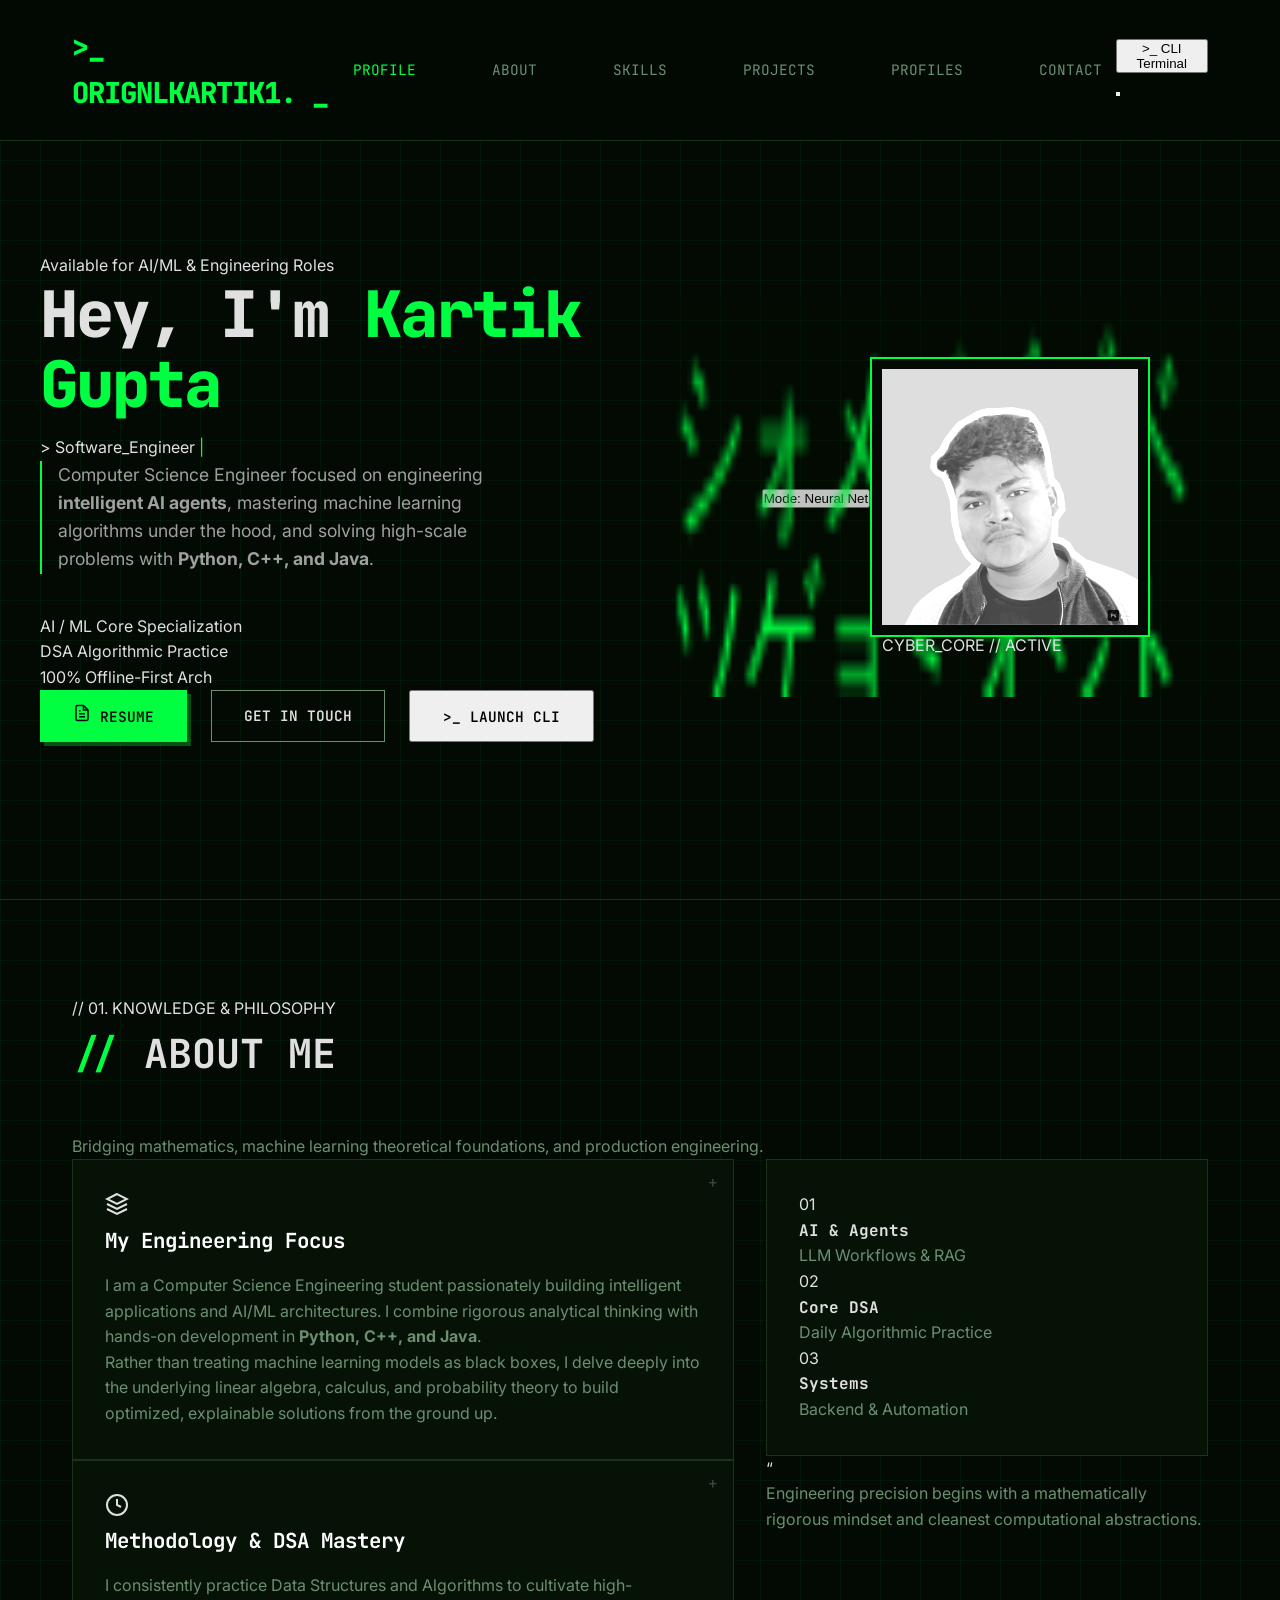
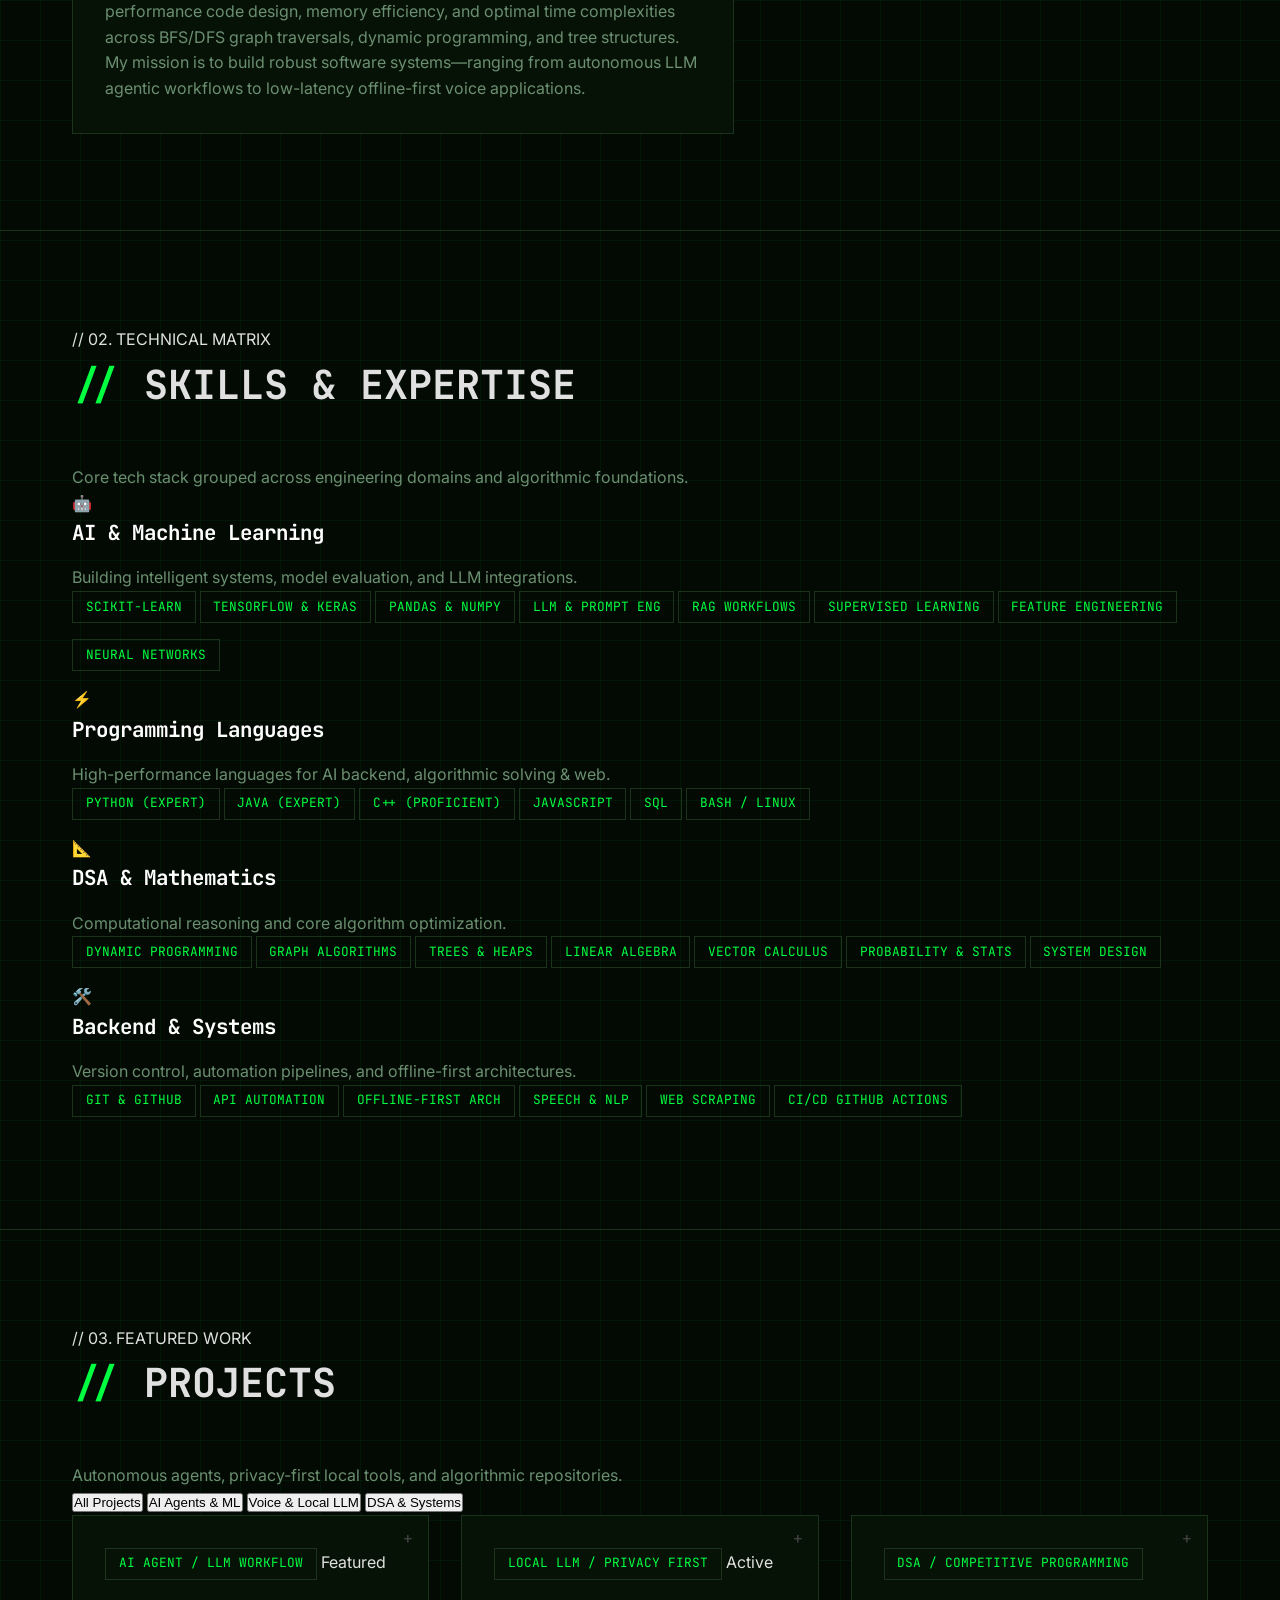
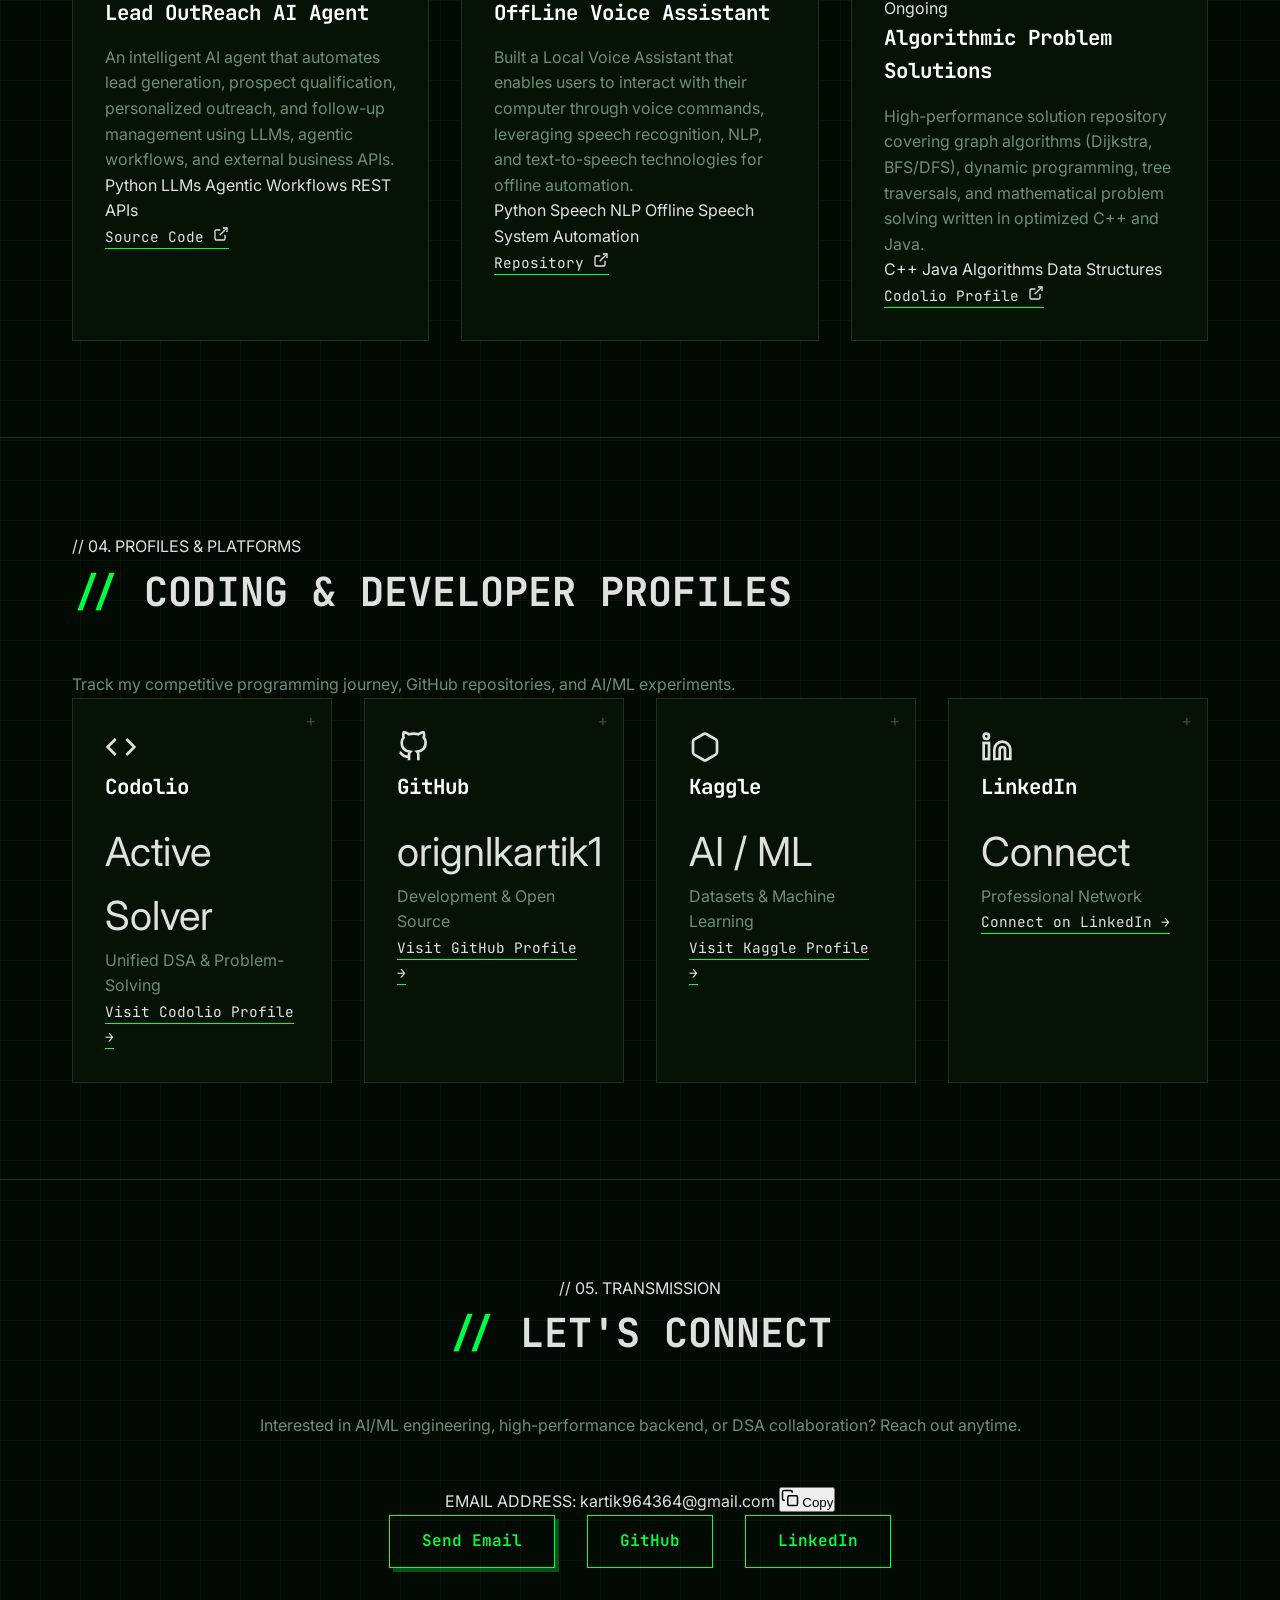
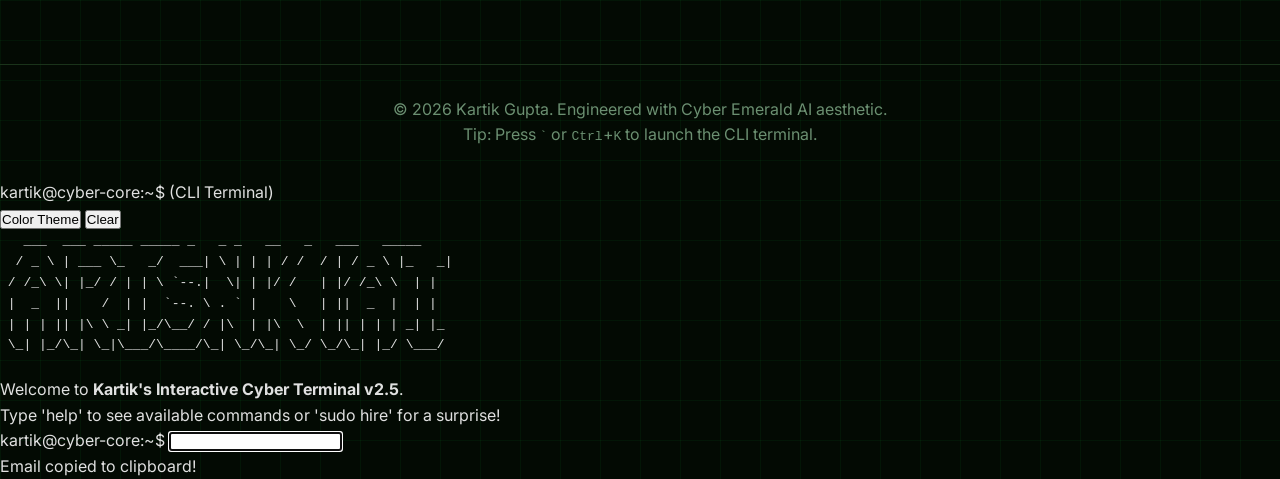
==== commit 224d9fae: "Update print statement from 'Hello' to 'Goodbye'" ====
--- a/index.html
+++ b/index.html
@@ -3,247 +3,515 @@
 <head>
     <meta charset="UTF-8">
     <meta name="viewport" content="width=device-width, initial-scale=1.0">
-    <title>Kartik Gupta | AI/ML Developer</title>
-
+    <title>Kartik Gupta | AI/ML & Software Engineer</title>
+    <meta name="description" content="Portfolio of Kartik Gupta - AI/ML Engineer, Computer Science Developer, and DSA Specialist skilled in Python, Java, C++, and Intelligent Systems.">
+    <meta name="keywords" content="Kartik Gupta, AI ML Developer, Software Engineer, Data Structures Algorithms, Python, Java, Machine Learning, Lead Outreach AI Agent">
+    <meta name="author" content="Kartik Gupta">
+
+    <!-- Open Graph / Social Media -->
+    <meta property="og:title" content="Kartik Gupta | AI/ML & Software Engineer">
+    <meta property="og:description" content="Explore AI/ML agents, offline voice assistants, and algorithmic engineering projects by Kartik Gupta.">
+    <meta property="og:type" content="website">
+
+    <!-- Google Fonts -->
     <link rel="preconnect" href="https://fonts.googleapis.com">
     <link rel="preconnect" href="https://fonts.gstatic.com" crossorigin>
-    <link href="https://fonts.googleapis.com/css2?family=Poppins:wght@400;600;700;800&family=Inter:wght@400;500;600;700&family=JetBrains+Mono:wght@400;600&display=swap" rel="stylesheet">
+    <link href="https://fonts.googleapis.com/css2?family=Inter:wght@300;400;500;600;700;800&family=JetBrains+Mono:ital,wght@0,300;0,400;0,600;0,700;1,400&family=Outfit:wght@600;700;800;900&display=swap" rel="stylesheet">
     <link rel="stylesheet" href="style.css">
 </head>
 
 <body>
 
-<nav class="navbar">
+<!-- Background Ambient Canvas -->
+<div class="glow-bg"></div>
+
+<!-- Navigation -->
+<nav class="navbar" id="navbar">
     <div class="nav-container">
-        <a href="#" class="logo">ORIGNLKARTIK1.</a>
-        <ul class="nav-menu">
-            <li><a href="#profile">Profile</a></li>
-            <li><a href="#about">About</a></li>
-            <li><a href="#projects">Projects</a></li>
-            <li><a href="#stats">Stats</a></li>
-            <li><a href="#contact">Contact</a></li>
+        <a href="#profile" class="logo">
+            <span class="logo-prefix">&gt;_</span> ORIGNLKARTIK1<span class="logo-dot">.</span>
+        </a>
+
+        <ul class="nav-menu" id="nav-menu">
+            <li><a href="#profile" class="nav-link active">Profile</a></li>
+            <li><a href="#about" class="nav-link">About</a></li>
+            <li><a href="#skills" class="nav-link">Skills</a></li>
+            <li><a href="#projects" class="nav-link">Projects</a></li>
+            <li><a href="#profiles" class="nav-link">Profiles</a></li>
+            <li><a href="#contact" class="nav-link">Contact</a></li>
         </ul>
+
+        <div class="nav-actions">
+            <button id="terminal-toggle-btn" class="cli-trigger-btn" aria-label="Open CLI Terminal" title="Press ~ or Ctrl+K">
+                <span class="cli-icon">&gt;_</span>
+                <span class="cli-text">CLI Terminal</span>
+            </button>
+            <button class="mobile-toggle" id="mobile-toggle" aria-label="Toggle menu">
+                <span class="bar"></span>
+                <span class="bar"></span>
+                <span class="bar"></span>
+            </button>
+        </div>
     </div>
 </nav>
 
+<!-- Hero Section -->
 <section id="profile" class="hero">
     <div class="hero-content">
         <div class="hero-text">
-            <h1>Hey, I'm <span class="highlight">Kartik</span></h1>
-
-            <p class="tagline">
-                <span id="typewriter"></span><span class="cursor">|</span>
+            <div class="hero-badge">
+                <span class="pulse-dot"></span> Available for AI/ML & Engineering Roles
+            </div>
+
+            <h1>Hey, I'm <span class="highlight">Kartik Gupta</span></h1>
+
+            <div class="tagline-container">
+                <span class="prompt-symbol">&gt;</span>
+                <span id="typewriter"></span>
+                <span class="cursor">|</span>
+            </div>
+
+            <p class="description">
+                Computer Science Engineer focused on engineering <strong>intelligent AI agents</strong>, mastering machine learning algorithms under the hood, and solving high-scale problems with <strong>Python, C++, and Java</strong>.
             </p>
 
-            <p class="description">
-                AI/ML enthusiast focused on building intelligent systems, learning core machine learning concepts,
-                and strengthening Data Structures & Algorithms with Python, C++, and Java.
-            </p>
+            <div class="hero-stats">
+                <div class="hero-stat-item">
+                    <span class="stat-value">AI / ML</span>
+                    <span class="stat-desc">Core Specialization</span>
+                </div>
+                <div class="hero-stat-item">
+                    <span class="stat-value">DSA</span>
+                    <span class="stat-desc">Algorithmic Practice</span>
+                </div>
+                <div class="hero-stat-item">
+                    <span class="stat-value">100%</span>
+                    <span class="stat-desc">Offline-First Arch</span>
+                </div>
+            </div>
 
             <div class="cta-buttons">
-                <a href="resume.pdf" class="btn btn-primary">Resume</a>
+                <a href="resume.pdf" target="_blank" class="btn btn-primary">
+                    <svg width="18" height="18" viewBox="0 0 24 24" fill="none" stroke="currentColor" stroke-width="2"><path d="M14 2H6a2 2 0 0 0-2 2v16a2 2 0 0 0 2 2h12a2 2 0 0 0 2-2V8z"></path><polyline points="14 2 14 8 20 8"></polyline><line x1="16" y1="13" x2="8" y2="13"></line><line x1="16" y1="17" x2="8" y2="17"></line><polyline points="10 9 9 9 8 9"></polyline></svg>
+                    Resume
+                </a>
                 <a href="#contact" class="btn btn-secondary">Get in Touch</a>
+                <button id="hero-cli-btn" class="btn btn-tertiary">
+                    <span>&gt;_</span> Launch CLI
+                </button>
             </div>
         </div>
 
         <div class="hero-visual">
-            <canvas id="matrix-bg"></canvas>
+            <div class="canvas-wrapper">
+                <canvas id="matrix-bg"></canvas>
+                <div class="canvas-controls">
+                    <button id="canvas-mode-toggle" class="canvas-btn" title="Switch visualizer mode">
+                        <span id="mode-label">Mode: Neural Net</span>
+                    </button>
+                </div>
+            </div>
+
             <div class="profile-image-hero">
-                <img src="profile (2).png" alt="Kartik Profile Picture">
+                <div class="profile-frame-corner top-left"></div>
+                <div class="profile-frame-corner top-right"></div>
+                <div class="profile-frame-corner bottom-left"></div>
+                <div class="profile-frame-corner bottom-right"></div>
+                <img src="profile (2).png" alt="Kartik Gupta Profile Picture" id="profile-img">
+                <div class="profile-overlay-badge">
+                    <span>CYBER_CORE // ACTIVE</span>
+                </div>
             </div>
         </div>
     </div>
 </section>
 
-<section id="about" class="about-full">
-    <div class="container-full">
-
-        <div class="about-header">
+<!-- About Section -->
+<section id="about" class="about-section">
+    <div class="container">
+        <div class="section-header">
+            <span class="section-tag">// 01. KNOWLEDGE & PHILOSOPHY</span>
             <h2>About Me</h2>
-            <p class="about-intro">Focused on AI/ML, mathematics, and strong software engineering fundamentals.</p>
+            <p class="section-subtitle">Bridging mathematics, machine learning theoretical foundations, and production engineering.</p>
         </div>
 
         <div class="about-grid">
-
             <div class="about-main">
-
-                <div class="about-card">
-                    <h3>My Focus</h3>
+                <div class="about-card glass-panel">
+                    <div class="card-icon">
+                        <svg width="24" height="24" viewBox="0 0 24 24" fill="none" stroke="currentColor" stroke-width="2"><path d="M12 2L2 7l10 5 10-5-10-5zM2 17l10 5 10-5M2 12l10 5 10-5"/></svg>
+                    </div>
+                    <h3>My Engineering Focus</h3>
                     <p>
-                        I am a Computer Science Engineering student focused on AI/ML development and strong
-                        programming fundamentals. I work primarily with Python, C++, and Java while building
-                        a strong understanding of machine learning, data analysis, and algorithms.
+                        I am a Computer Science Engineering student passionately building intelligent applications and AI/ML architectures. I combine rigorous analytical thinking with hands-on development in <strong>Python, C++, and Java</strong>.
                     </p>
-
                     <p>
-                        I also enjoy applying mathematics—especially linear algebra, probability, and calculus—
-                        to understand how machine learning models work under the hood.
+                        Rather than treating machine learning models as black boxes, I delve deeply into the underlying linear algebra, calculus, and probability theory to build optimized, explainable solutions from the ground up.
                     </p>
                 </div>
 
-                <div class="about-card">
-                    <h3>Learning Approach</h3>
+                <div class="about-card glass-panel">
+                    <div class="card-icon">
+                        <svg width="24" height="24" viewBox="0 0 24 24" fill="none" stroke="currentColor" stroke-width="2"><circle cx="12" cy="12" r="10"/><path d="M12 6v6l4 2"/></svg>
+                    </div>
+                    <h3>Methodology & DSA Mastery</h3>
                     <p>
-                        I consistently practice Data Structures and Algorithms along with hands-on AI/ML projects.
-                        My goal is to become an industry-ready AI/ML engineer by building real-world projects
-                        and mastering core concepts step by step.
+                        I consistently practice Data Structures and Algorithms to cultivate high-performance code design, memory efficiency, and optimal time complexities across BFS/DFS graph traversals, dynamic programming, and tree structures.
                     </p>
-
                     <p>
-                        I focus on writing clean, optimized, and scalable code while improving my problem-solving skills.
+                        My mission is to build robust software systems—ranging from autonomous LLM agentic workflows to low-latency offline-first voice applications.
                     </p>
                 </div>
-
             </div>
 
             <div class="about-sidebar">
-
-                <div class="stats-box">
-                    <div class="stat">
-                        <h4>AI/ML</h4>
-                        <p>Primary Focus</p>
+                <div class="stats-box glass-panel">
+                    <div class="stat-item">
+                        <span class="stat-num">01</span>
+                        <div class="stat-text">
+                            <h4>AI & Agents</h4>
+                            <p>LLM Workflows & RAG</p>
+                        </div>
                     </div>
-
-                    <div class="stat">
-                        <h4>DSA</h4>
-                        <p>Daily Practice</p>
+                    <div class="stat-item">
+                        <span class="stat-num">02</span>
+                        <div class="stat-text">
+                            <h4>Core DSA</h4>
+                            <p>Daily Algorithmic Practice</p>
+                        </div>
                     </div>
-
-                    <div class="stat">
-                        <h4>CSE</h4>
-                        <p>Student</p>
+                    <div class="stat-item">
+                        <span class="stat-num">03</span>
+                        <div class="stat-text">
+                            <h4>Systems</h4>
+                            <p>Backend & Automation</p>
+                        </div>
                     </div>
                 </div>
 
-                <div class="skills-section">
-                    <h4>Technical Skills</h4>
-                    <div class="skills-list">
-                        <div class="skill-tag">Python</div>
-                        <div class="skill-tag">C++</div>
-                        <div class="skill-tag">Java</div>
-                        <div class="skill-tag">Machine Learning</div>
-                        <div class="skill-tag">Data Analysis</div>
-                        <div class="skill-tag">Feature Engineering</div>
-                        <div class="skill-tag">Model Evaluation</div>
-                        <div class="skill-tag">DSA</div>
-                        <div class="skill-tag">OOP</div>
-                        <div class="skill-tag">Linear Algebra</div>
-                        <div class="skill-tag">Probability</div>
-                    </div>
-                </div>
-
-            </div>
-
+                <div class="quote-box glass-panel">
+                    <div class="quote-symbol">“</div>
+                    <p class="quote-text">Engineering precision begins with a mathematically rigorous mindset and cleanest computational abstractions.</p>
+                </div>
+            </div>
         </div>
     </div>
 </section>
 
+<!-- Skills Section -->
+<section id="skills" class="skills-section">
+    <div class="container">
+        <div class="section-header">
+            <span class="section-tag">// 02. TECHNICAL MATRIX</span>
+            <h2>Skills & Expertise</h2>
+            <p class="section-subtitle">Core tech stack grouped across engineering domains and algorithmic foundations.</p>
+        </div>
+
+        <div class="skills-grid">
+            <!-- AI & ML -->
+            <div class="skill-category-card glass-panel">
+                <div class="skill-category-header">
+                    <div class="category-icon ai-icon">🤖</div>
+                    <h3>AI & Machine Learning</h3>
+                </div>
+                <p class="category-desc">Building intelligent systems, model evaluation, and LLM integrations.</p>
+                <div class="skills-tags-wrapper">
+                    <span class="skill-tag highlight-tag">Scikit-learn</span>
+                    <span class="skill-tag highlight-tag">TensorFlow & Keras</span>
+                    <span class="skill-tag">Pandas & NumPy</span>
+                    <span class="skill-tag">LLM & Prompt Eng</span>
+                    <span class="skill-tag">RAG Workflows</span>
+                    <span class="skill-tag">Supervised Learning</span>
+                    <span class="skill-tag">Feature Engineering</span>
+                    <span class="skill-tag">Neural Networks</span>
+                </div>
+            </div>
+
+            <!-- Languages -->
+            <div class="skill-category-card glass-panel">
+                <div class="skill-category-header">
+                    <div class="category-icon lang-icon">⚡</div>
+                    <h3>Programming Languages</h3>
+                </div>
+                <p class="category-desc">High-performance languages for AI backend, algorithmic solving & web.</p>
+                <div class="skills-tags-wrapper">
+                    <span class="skill-tag highlight-tag">Python (Expert)</span>
+                    <span class="skill-tag highlight-tag">Java (Expert)</span>
+                    <span class="skill-tag">C++ (Proficient)</span>
+                    <span class="skill-tag">JavaScript</span>
+                    <span class="skill-tag">SQL</span>
+                    <span class="skill-tag">Bash / Linux</span>
+                </div>
+            </div>
+
+            <!-- DSA & Math -->
+            <div class="skill-category-card glass-panel">
+                <div class="skill-category-header">
+                    <div class="category-icon dsa-icon">📐</div>
+                    <h3>DSA & Mathematics</h3>
+                </div>
+                <p class="category-desc">Computational reasoning and core algorithm optimization.</p>
+                <div class="skills-tags-wrapper">
+                    <span class="skill-tag highlight-tag">Dynamic Programming</span>
+                    <span class="skill-tag highlight-tag">Graph Algorithms</span>
+                    <span class="skill-tag">Trees & Heaps</span>
+                    <span class="skill-tag">Linear Algebra</span>
+                    <span class="skill-tag">Vector Calculus</span>
+                    <span class="skill-tag">Probability & Stats</span>
+                    <span class="skill-tag">System Design</span>
+                </div>
+            </div>
+
+            <!-- Backend & Tools -->
+            <div class="skill-category-card glass-panel">
+                <div class="skill-category-header">
+                    <div class="category-icon tool-icon">🛠️</div>
+                    <h3>Backend & Systems</h3>
+                </div>
+                <p class="category-desc">Version control, automation pipelines, and offline-first architectures.</p>
+                <div class="skills-tags-wrapper">
+                    <span class="skill-tag highlight-tag">Git & GitHub</span>
+                    <span class="skill-tag">API Automation</span>
+                    <span class="skill-tag">Offline-First Arch</span>
+                    <span class="skill-tag">Speech & NLP</span>
+                    <span class="skill-tag">Web Scraping</span>
+                    <span class="skill-tag">CI/CD GitHub Actions</span>
+                </div>
+            </div>
+        </div>
+    </div>
+</section>
+
+<!-- Projects Section -->
 <section id="projects" class="projects">
     <div class="container">
-        <h2>Featured Projects</h2>
+        <div class="section-header">
+            <span class="section-tag">// 03. FEATURED WORK</span>
+            <h2>Projects</h2>
+            <p class="section-subtitle">Autonomous agents, privacy-first local tools, and algorithmic repositories.</p>
+        </div>
+
+        <!-- Filter Controls -->
+        <div class="project-filters">
+            <button class="filter-btn active" data-filter="all">All Projects</button>
+            <button class="filter-btn" data-filter="ai">AI Agents & ML</button>
+            <button class="filter-btn" data-filter="local">Voice & Local LLM</button>
+            <button class="filter-btn" data-filter="dsa">DSA & Systems</button>
+        </div>
 
         <div class="projects-grid">
-
-            <div class="project-card">
-                <div class="project-tag">AI agent</div>
+            <!-- Project 1 -->
+            <div class="project-card glass-panel" data-category="ai">
+                <div class="project-header">
+                    <span class="project-tag">AI Agent / LLM Workflow</span>
+                    <span class="project-status">Featured</span>
+                </div>
                 <h3>Lead OutReach AI Agent</h3>
-                <p>An intelligent AI agent that automates lead generation, prospect qualification, personalized outreach, and follow-up management using LLMs, agentic workflows, and external business data APIs, helping businesses streamline customer acquisition and sales operations.
+                <p class="project-summary">
+                    An intelligent AI agent that automates lead generation, prospect qualification, personalized outreach, and follow-up management using LLMs, agentic workflows, and external business APIs.
                 </p>
+                <div class="project-tech-list">
+                    <span class="tech-pill">Python</span>
+                    <span class="tech-pill">LLMs</span>
+                    <span class="tech-pill">Agentic Workflows</span>
+                    <span class="tech-pill">REST APIs</span>
+                </div>
                 <div class="project-links">
-                    <a href="https://github.com/orignlkartik1/Lead-And-Outreach-AI-Agent" class="project-link">Code →</a>
-                </div>
-            </div>
-
-            <div class="project-card">
-                <div class="project-tag">Local LLM</div>
+                    <a href="https://github.com/orignlkartik1/Lead-And-Outreach-AI-Agent" target="_blank" class="project-link">
+                        <span>Source Code</span>
+                        <svg width="16" height="16" viewBox="0 0 24 24" fill="none" stroke="currentColor" stroke-width="2"><path d="M18 13v6a2 2 0 0 1-2 2H5a2 2 0 0 1-2-2V8a2 2 0 0 1 2-2h6"></path><polyline points="15 3 21 3 21 9"></polyline><line x1="10" y1="14" x2="21" y2="3"></line></svg>
+                    </a>
+                </div>
+            </div>
+
+            <!-- Project 2 -->
+            <div class="project-card glass-panel" data-category="local">
+                <div class="project-header">
+                    <span class="project-tag">Local LLM / Privacy First</span>
+                    <span class="project-status">Active</span>
+                </div>
                 <h3>OffLine Voice Assistant</h3>
-                <p>
-                    Built a Local Voice Assistant that enables users to interact with their computer through voice commands, leveraging speech recognition, NLP, and text-to-speech technologies for seamless task automation and enhanced productivity.
+                <p class="project-summary">
+                    Built a Local Voice Assistant that enables users to interact with their computer through voice commands, leveraging speech recognition, NLP, and text-to-speech technologies for offline automation.
                 </p>
+                <div class="project-tech-list">
+                    <span class="tech-pill">Python</span>
+                    <span class="tech-pill">Speech NLP</span>
+                    <span class="tech-pill">Offline Speech</span>
+                    <span class="tech-pill">System Automation</span>
+                </div>
                 <div class="project-links">
-                    <a href="https://github.com/orignlkartik1/" class="project-link">Code →</a>
+                    <a href="https://github.com/orignlkartik1/" target="_blank" class="project-link">
+                        <span>Repository</span>
+                        <svg width="16" height="16" viewBox="0 0 24 24" fill="none" stroke="currentColor" stroke-width="2"><path d="M18 13v6a2 2 0 0 1-2 2H5a2 2 0 0 1-2-2V8a2 2 0 0 1 2-2h6"></path><polyline points="15 3 21 3 21 9"></polyline><line x1="10" y1="14" x2="21" y2="3"></line></svg>
+                    </a>
+                </div>
+            </div>
+
+            <!-- Project 3 -->
+            <div class="project-card glass-panel" data-category="dsa">
+                <div class="project-header">
+                    <span class="project-tag">DSA / Competitive Programming</span>
+                    <span class="project-status">Ongoing</span>
+                </div>
+                <h3>Algorithmic Problem Solutions</h3>
+                <p class="project-summary">
+                    High-performance solution repository covering graph algorithms (Dijkstra, BFS/DFS), dynamic programming, tree traversals, and mathematical problem solving written in optimized C++ and Java.
+                </p>
+                <div class="project-tech-list">
+                    <span class="tech-pill">C++</span>
+                    <span class="tech-pill">Java</span>
+                    <span class="tech-pill">Algorithms</span>
+                    <span class="tech-pill">Data Structures</span>
+                </div>
+                <div class="project-links">
+                    <a href="https://codolio.com/profile/orignlkartik1" target="_blank" class="project-link">
+                        <span>Codolio Profile</span>
+                        <svg width="16" height="16" viewBox="0 0 24 24" fill="none" stroke="currentColor" stroke-width="2"><path d="M18 13v6a2 2 0 0 1-2 2H5a2 2 0 0 1-2-2V8a2 2 0 0 1 2-2h6"></path><polyline points="15 3 21 3 21 9"></polyline><line x1="10" y1="14" x2="21" y2="3"></line></svg>
+                    </a>
                 </div>
             </div>
         </div>
     </div>
 </section>
 
-<section id="stats" class="stats-section">
+<!-- Profiles & Platforms Section (UNIFIED SINGLE SECTION FIXING DUPLICATE IDs) -->
+<section id="profiles" class="stats-section">
     <div class="container">
-        <h2>DSA Profile</h2>
-
-        <div class="stats-wrapper">
-            <div class="stats-grid">
-
-                <div class="stat-card">
-                    <h3>Codolio</h3>
-                    <p class="stat-number">Active Learner</p>
-                    <p class="stat-label">DSA Profile</p>
-                    <a href="https://codolio.com/profile/orignlkartik1" class="stat-link">Visit Profile →</a>
-                </div>
-
+        <div class="section-header">
+            <span class="section-tag">// 04. PROFILES & PLATFORMS</span>
+            <h2>Coding & Developer Profiles</h2>
+            <p class="section-subtitle">Track my competitive programming journey, GitHub repositories, and AI/ML experiments.</p>
+        </div>
+
+        <div class="stats-grid">
+            <!-- Codolio Card -->
+            <div class="stat-card glass-panel">
+                <div class="platform-icon">
+                    <svg width="32" height="32" viewBox="0 0 24 24" fill="none" stroke="currentColor" stroke-width="2"><polyline points="16 18 22 12 16 6"></polyline><polyline points="8 6 2 12 8 18"></polyline></svg>
+                </div>
+                <h3>Codolio</h3>
+                <p class="stat-number">Active Solver</p>
+                <p class="stat-label">Unified DSA & Problem-Solving</p>
+                <a href="https://codolio.com/profile/orignlkartik1" target="_blank" class="stat-link">Visit Codolio Profile →</a>
+            </div>
+
+            <!-- GitHub Card -->
+            <div class="stat-card glass-panel">
+                <div class="platform-icon">
+                    <svg width="32" height="32" viewBox="0 0 24 24" fill="none" stroke="currentColor" stroke-width="2"><path d="M9 19c-5 1.5-5-2.5-7-3m14 6v-3.87a3.37 3.37 0 0 0-.94-2.61c3.14-.35 6.44-1.54 6.44-7A5.44 5.44 0 0 0 20 4.77 5.07 5.07 0 0 0 19.91 1S18.73.65 16 2.48a13.38 13.38 0 0 0-7 0C6.27.65 5.09 1 5.09 1A5.07 5.07 0 0 0 5 4.77a5.44 5.44 0 0 0-1.5 3.78c0 5.42 3.3 6.61 6.44 7A3.37 3.37 0 0 0 9 18.13V22"></path></svg>
+                </div>
+                <h3>GitHub</h3>
+                <p class="stat-number">orignlkartik1</p>
+                <p class="stat-label">Development & Open Source</p>
+                <a href="https://github.com/orignlkartik1" target="_blank" class="stat-link">Visit GitHub Profile →</a>
+            </div>
+
+            <!-- Kaggle Card -->
+            <div class="stat-card glass-panel">
+                <div class="platform-icon">
+                    <svg width="32" height="32" viewBox="0 0 24 24" fill="none" stroke="currentColor" stroke-width="2"><path d="M21 16V8a2 2 0 0 0-1-1.73l-7-4a2 2 0 0 0-2 0l-7 4A2 2 0 0 0 3 8v8a2 2 0 0 0 1 1.73l7 4a2 2 0 0 0 2 0l7-4A2 2 0 0 0 21 16z"></path></svg>
+                </div>
+                <h3>Kaggle</h3>
+                <p class="stat-number">AI / ML</p>
+                <p class="stat-label">Datasets & Machine Learning</p>
+                <a href="https://www.kaggle.com/orignlkartik1" target="_blank" class="stat-link">Visit Kaggle Profile →</a>
+            </div>
+
+            <!-- LinkedIn Card -->
+            <div class="stat-card glass-panel">
+                <div class="platform-icon">
+                    <svg width="32" height="32" viewBox="0 0 24 24" fill="none" stroke="currentColor" stroke-width="2"><path d="M16 8a6 6 0 0 1 6 6v7h-4v-7a2 2 0 0 0-2-2 2 2 0 0 0-2 2v7h-4v-7a6 6 0 0 1 6-6z"></path><rect x="2" y="9" width="4" height="12"></rect><circle cx="4" cy="4" r="2"></circle></svg>
+                </div>
+                <h3>LinkedIn</h3>
+                <p class="stat-number">Connect</p>
+                <p class="stat-label">Professional Network</p>
+                <a href="https://linkedin.com/in/orignlkartik1" target="_blank" class="stat-link">Connect on LinkedIn →</a>
             </div>
         </div>
     </div>
 </section>
 
-<section id="stats" class="stats-section">
-    <div class="container">
-        <h2>Development Profile</h2>
-
-        <div class="stats-wrapper">
-            <div class="stats-grid">
-
-                <div class="stat-card">
-                    <h3>Github</h3>
-                    <p class="stat-number">Active Builder</p>
-                    <p class="stat-label">Development Profile</p>
-                    <a href="https://github.com/orignlkartik1" class="stat-link">Visit Profile →</a>
-                </div>
-
-            </div>
-        </div>
-    </div>
-</section>
-
-<section id="stats" class="stats-section">
-    <div class="container">
-        <h2>AI/ML Profile</h2>
-
-        <div class="stats-wrapper">
-            <div class="stats-grid">
-
-                <div class="stat-card">
-                    <h3>Kaggle</h3>
-                    <p class="stat-number">Active Learner</p>
-                    <p class="stat-label">AI/ML Profile</p>
-                    <a href="https://www.kaggle.com/orignlkartik1" class="stat-link">Visit Profile →</a>
-                </div>
-
-            </div>
-        </div>
-    </div>
-</section>
-
+<!-- Contact Section -->
 <section id="contact" class="contact">
     <div class="container">
-        <h2>Let's Connect</h2>
-
-        <p class="contact-subtitle">
-            Interested in AI/ML, DSA discussions, or collaboration? Let’s connect.
-        </p>
-
-        <div class="contact-methods">
-            <a href="mailto:kartik964364@gmail.com" class="contact-link">Email</a>
-            <a href="https://github.com/orignlkartik1" class="contact-link">GitHub</a>
-            <a href="https://linkedin.com/in/orignlkartik1" class="contact-link">LinkedIn</a>
+        <div class="section-header center">
+            <span class="section-tag">// 05. TRANSMISSION</span>
+            <h2>Let's Connect</h2>
+            <p class="contact-subtitle">
+                Interested in AI/ML engineering, high-performance backend, or DSA collaboration? Reach out anytime.
+            </p>
+        </div>
+
+        <div class="contact-card glass-panel">
+            <div class="contact-email-box">
+                <span class="email-label">EMAIL ADDRESS:</span>
+                <span class="email-address" id="email-text">kartik964364@gmail.com</span>
+                <button id="copy-email-btn" class="copy-btn" title="Copy email address">
+                    <svg width="18" height="18" viewBox="0 0 24 24" fill="none" stroke="currentColor" stroke-width="2"><rect x="9" y="9" width="13" height="13" rx="2" ry="2"></rect><path d="M5 15H4a2 2 0 0 1-2-2V4a2 2 0 0 1 2-2h9a2 2 0 0 1 2 2v1"></path></svg>
+                    <span id="copy-btn-text">Copy</span>
+                </button>
+            </div>
+
+            <div class="contact-methods">
+                <a href="mailto:kartik964364@gmail.com" class="contact-link btn-primary">Send Email</a>
+                <a href="https://github.com/orignlkartik1" target="_blank" class="contact-link">GitHub</a>
+                <a href="https://linkedin.com/in/orignlkartik1" target="_blank" class="contact-link">LinkedIn</a>
+            </div>
         </div>
     </div>
 </section>
 
+<!-- Footer -->
 <footer class="footer">
-    <p>&copy; 2026 Kartik Gupta. All rights reserved.</p>
+    <div class="container footer-content">
+        <p>&copy; 2026 Kartik Gupta. Engineered with Cyber Emerald AI aesthetic.</p>
+        <p class="terminal-hint">Tip: Press <kbd>`</kbd> or <kbd>Ctrl</kbd>+<kbd>K</kbd> to launch the CLI terminal.</p>
+    </div>
 </footer>
+
+<!-- Interactive CLI Terminal Drawer / Modal -->
+<div id="terminal-modal" class="terminal-modal" role="dialog" aria-modal="true" aria-label="Interactive CLI Terminal">
+    <div class="terminal-overlay" id="terminal-overlay"></div>
+    <div class="terminal-window">
+        <div class="terminal-header">
+            <div class="terminal-buttons">
+                <span class="term-btn term-close" id="term-close-btn" title="Close"></span>
+                <span class="term-btn term-minimize" title="Minimize"></span>
+                <span class="term-btn term-maximize" title="Maximize"></span>
+            </div>
+            <div class="terminal-title">kartik@cyber-core:~$ (CLI Terminal)</div>
+            <div class="terminal-actions">
+                <button id="term-theme-toggle" class="term-action-btn" title="Toggle Terminal Color Theme">Color Theme</button>
+                <button id="term-clear-btn" class="term-action-btn" title="Clear Output">Clear</button>
+            </div>
+        </div>
+
+        <div class="terminal-body" id="terminal-body">
+            <pre class="terminal-ascii">
+   ___  ___ _____ _____ _   _ _   __   _   ___   _____ 
+  / _ \ | ___ \_   _/  ___| \ | | | / /  / | / _ \ |_   _|
+ / /_\ \| |_/ / | | \ `--.|  \| | |/ /   | |/ /_\ \  | |  
+ |  _  ||    /  | |  `--. \ . ` |    \   | ||  _  |  | |  
+ | | | || |\ \ _| |_/\__/ / |\  | |\  \  | || | | | _| |_ 
+ \_| |_/\_| \_|\___/\____/\_| \_/\_| \_/ \_/\_| |_/ \___/ 
+            </pre>
+            <div class="terminal-welcome">
+                Welcome to <strong>Kartik's Interactive Cyber Terminal v2.5</strong>.<br>
+                Type <span class="cmd-highlight">'help'</span> to see available commands or <span class="cmd-highlight">'sudo hire'</span> for a surprise!
+            </div>
+            <div id="terminal-output" class="terminal-output"></div>
+
+            <form id="terminal-form" class="terminal-input-row" autocomplete="off">
+                <span class="terminal-prompt">kartik@cyber-core:~$</span>
+                <input type="text" id="terminal-input" class="terminal-input" autofocus aria-label="Terminal input command">
+            </form>
+        </div>
+    </div>
+</div>
+
+<!-- Toast Container -->
+<div id="toast" class="toast">Email copied to clipboard!</div>
 
 <script src="script.js"></script>
 
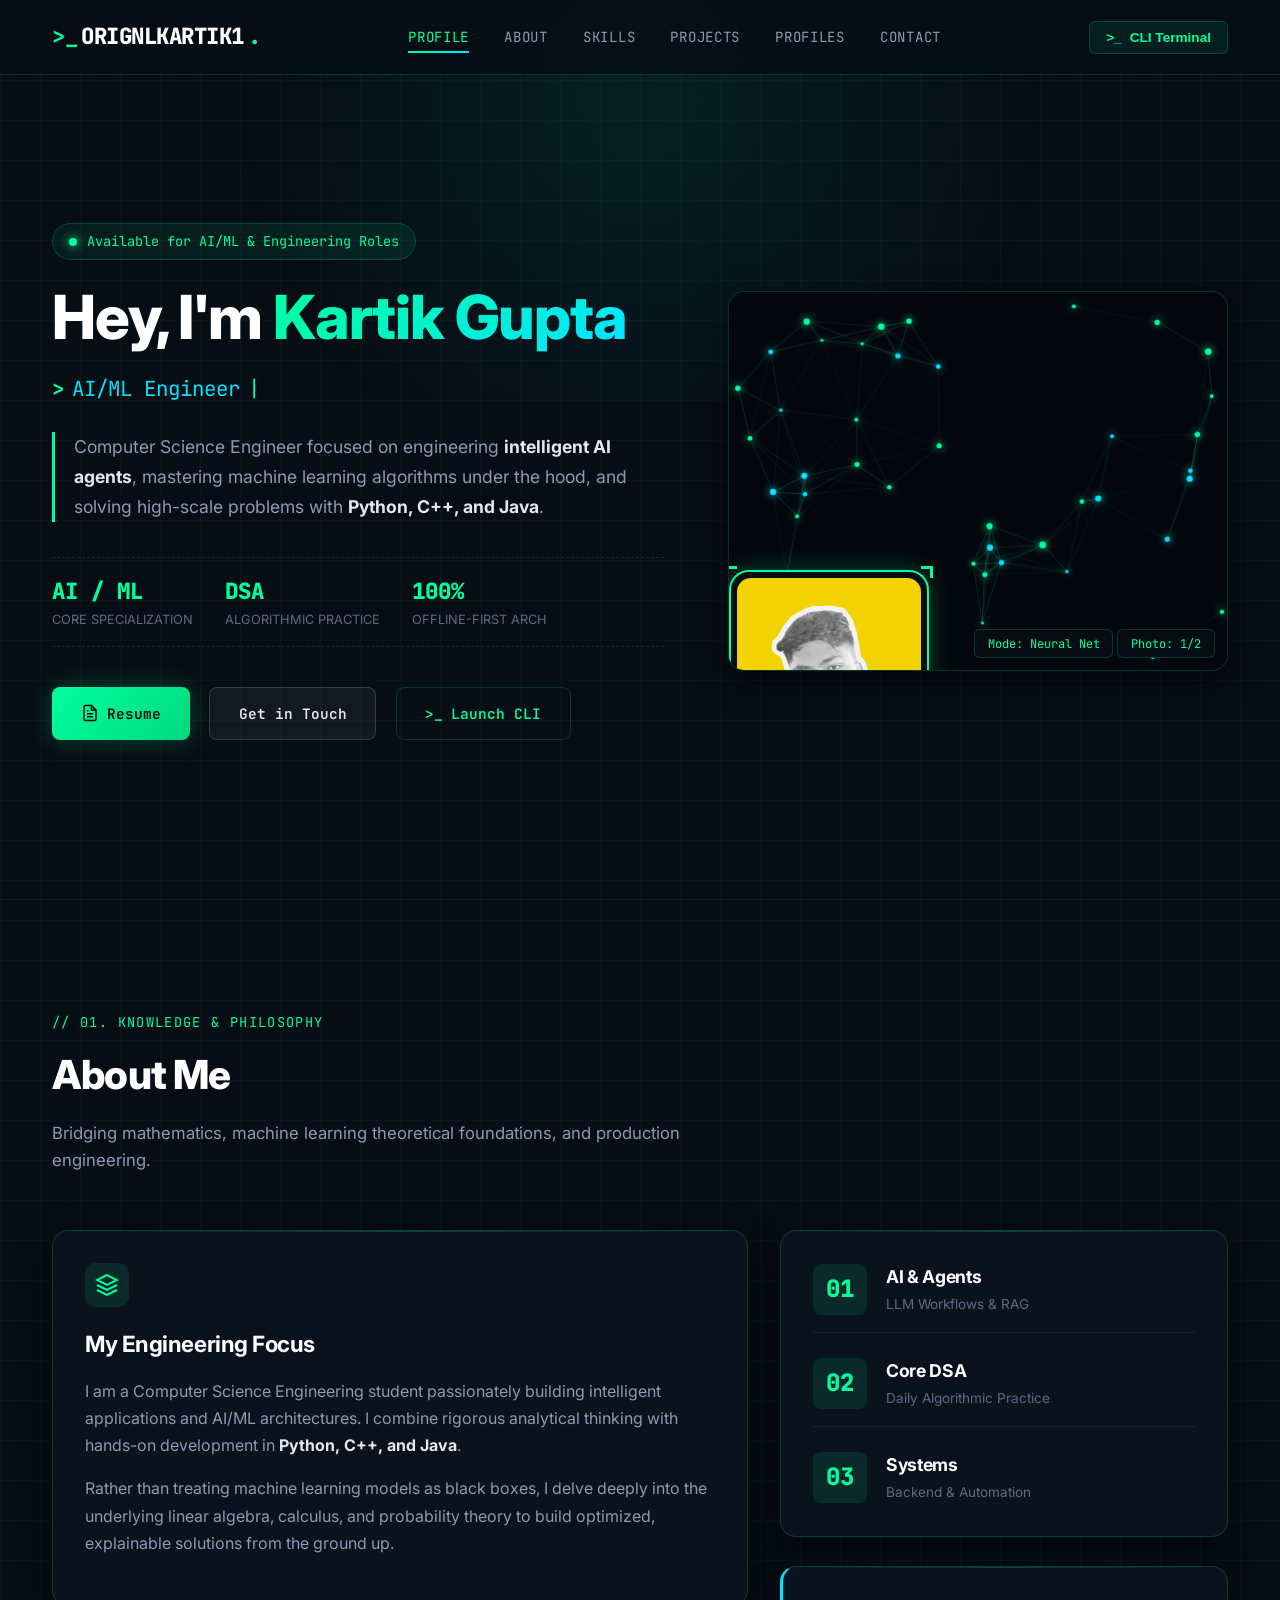
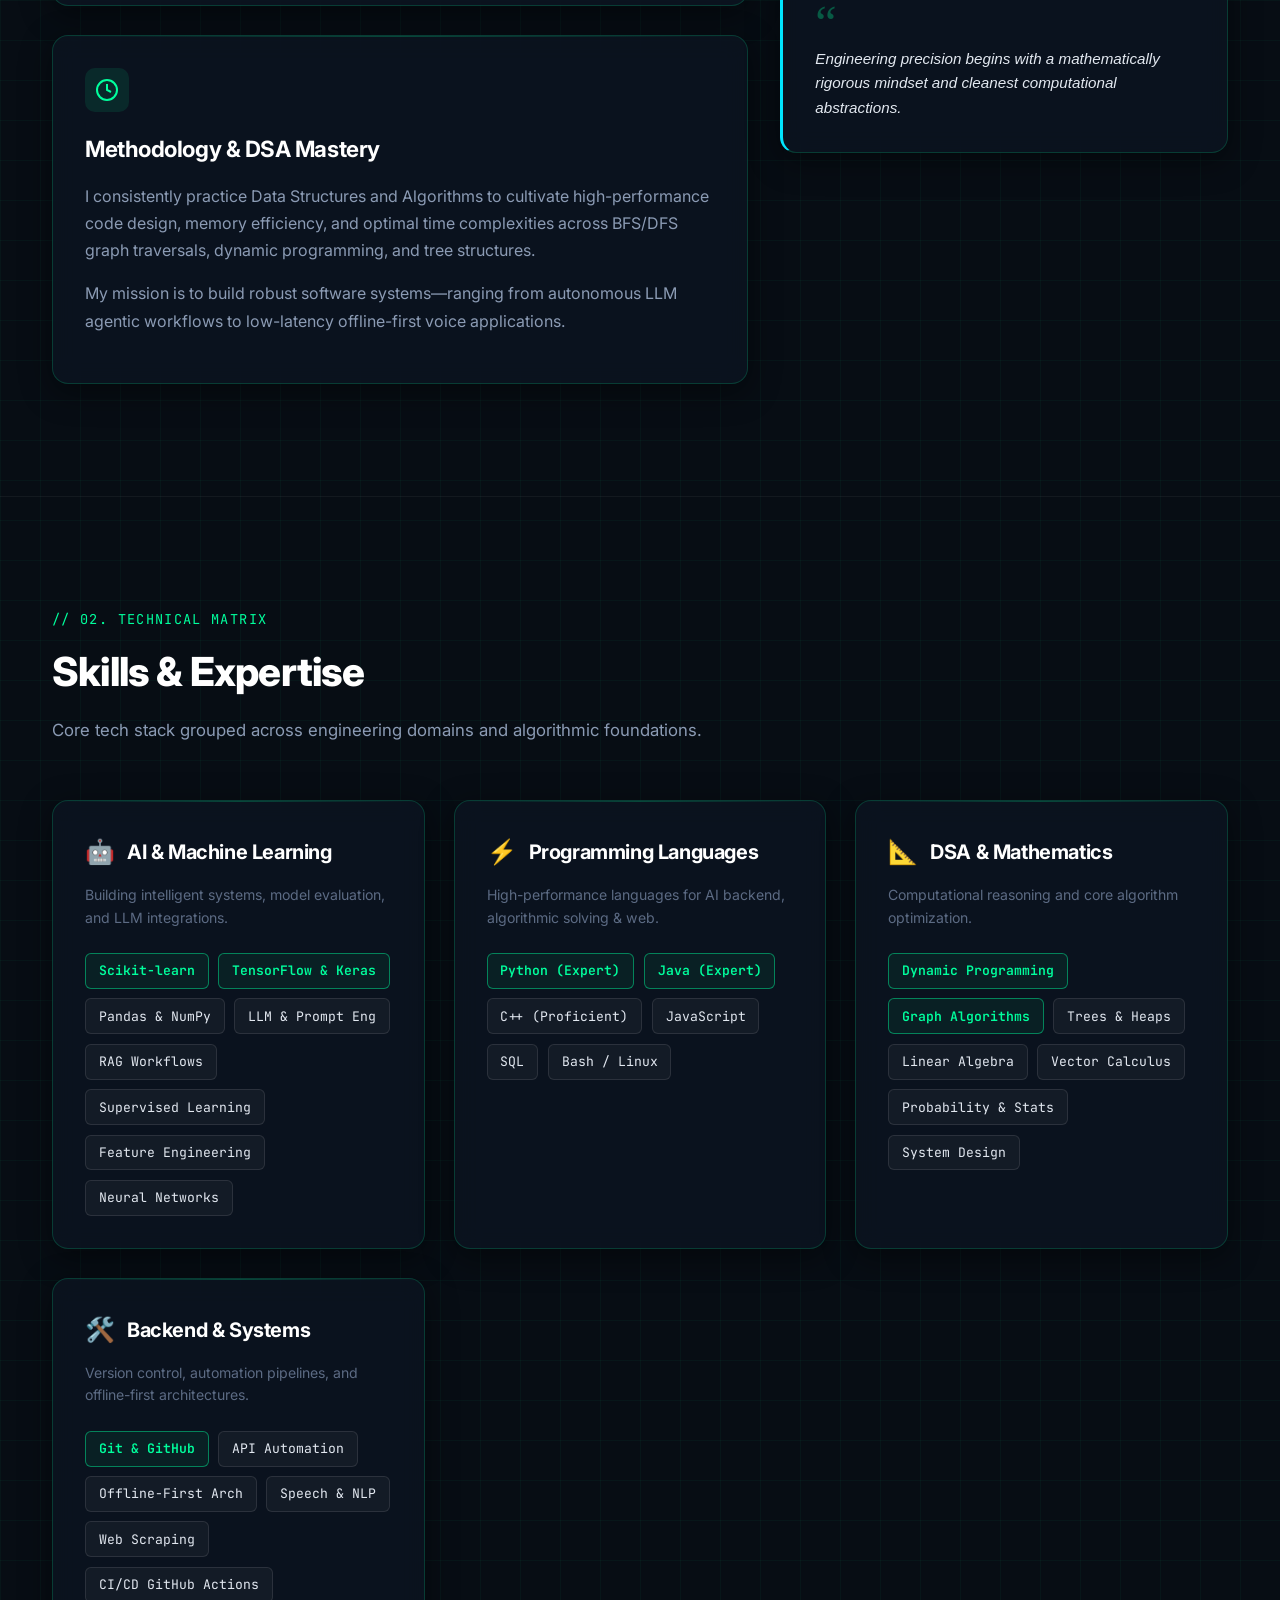
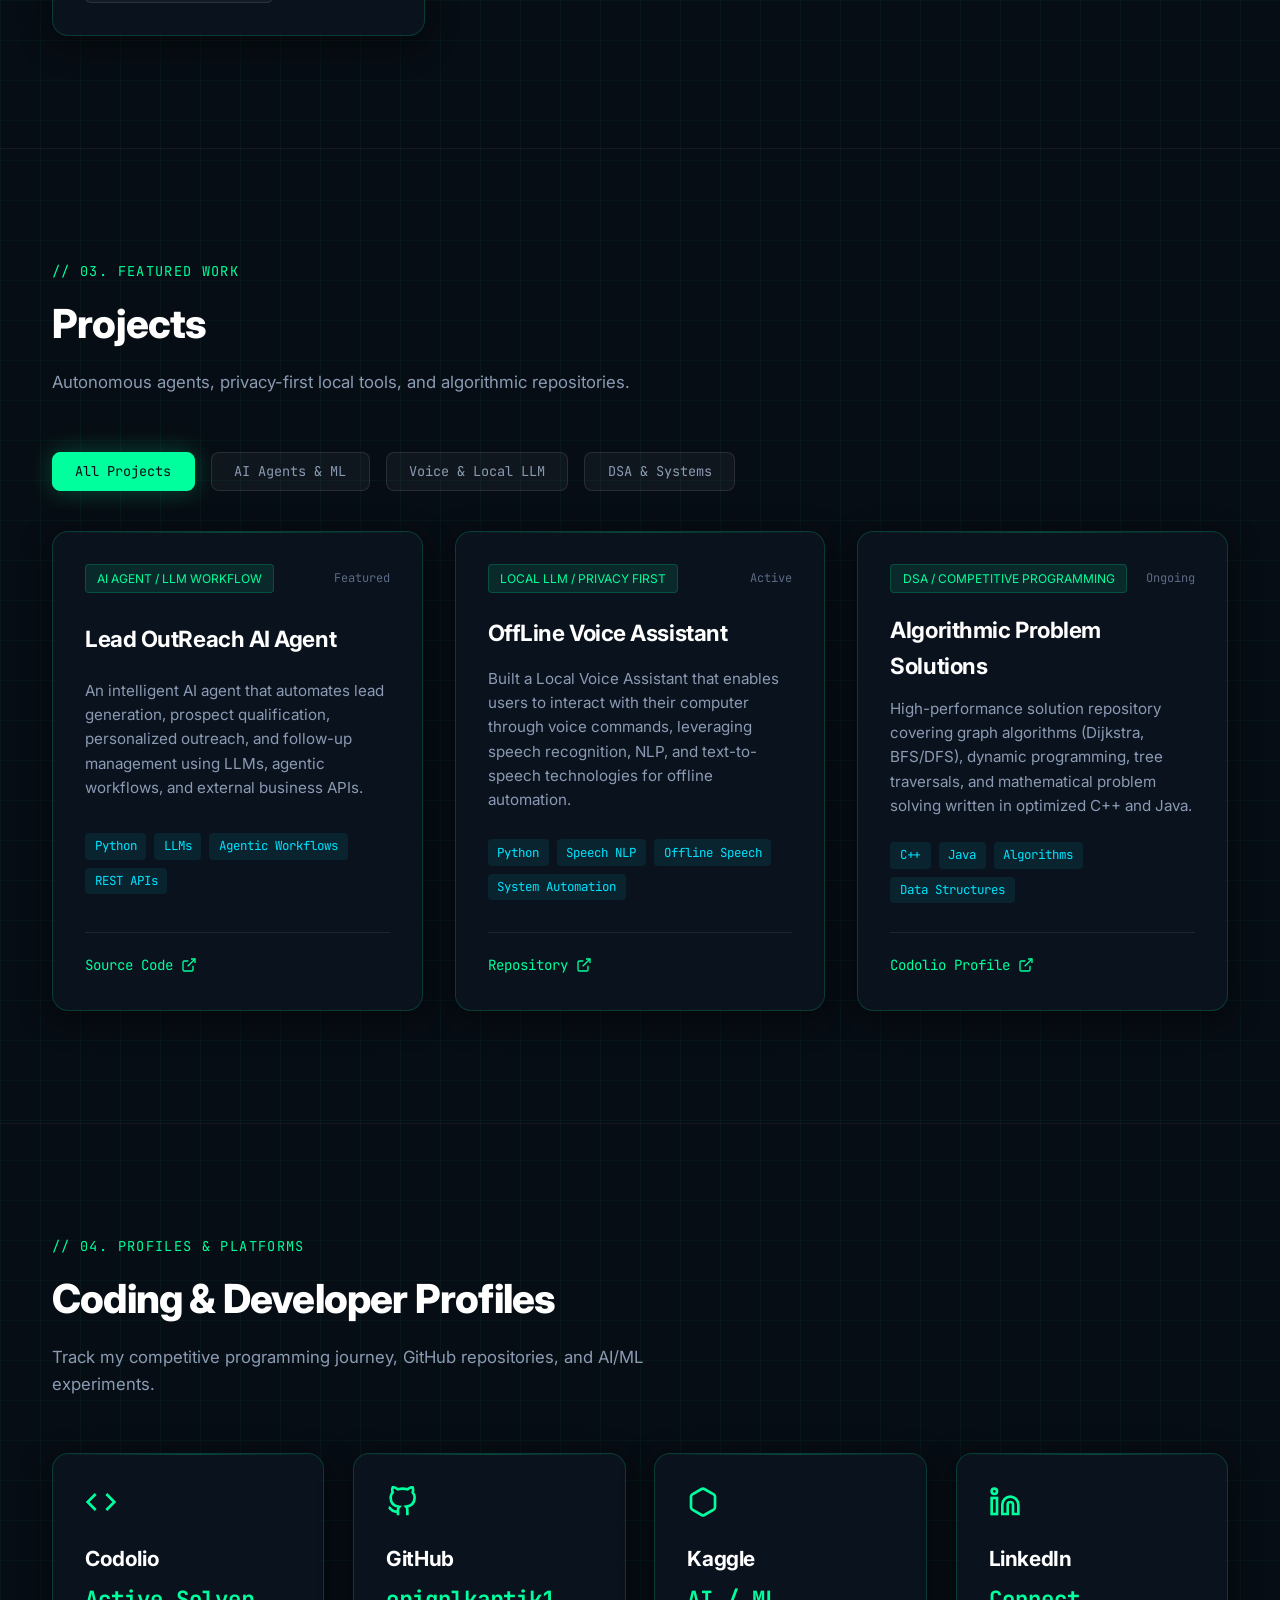
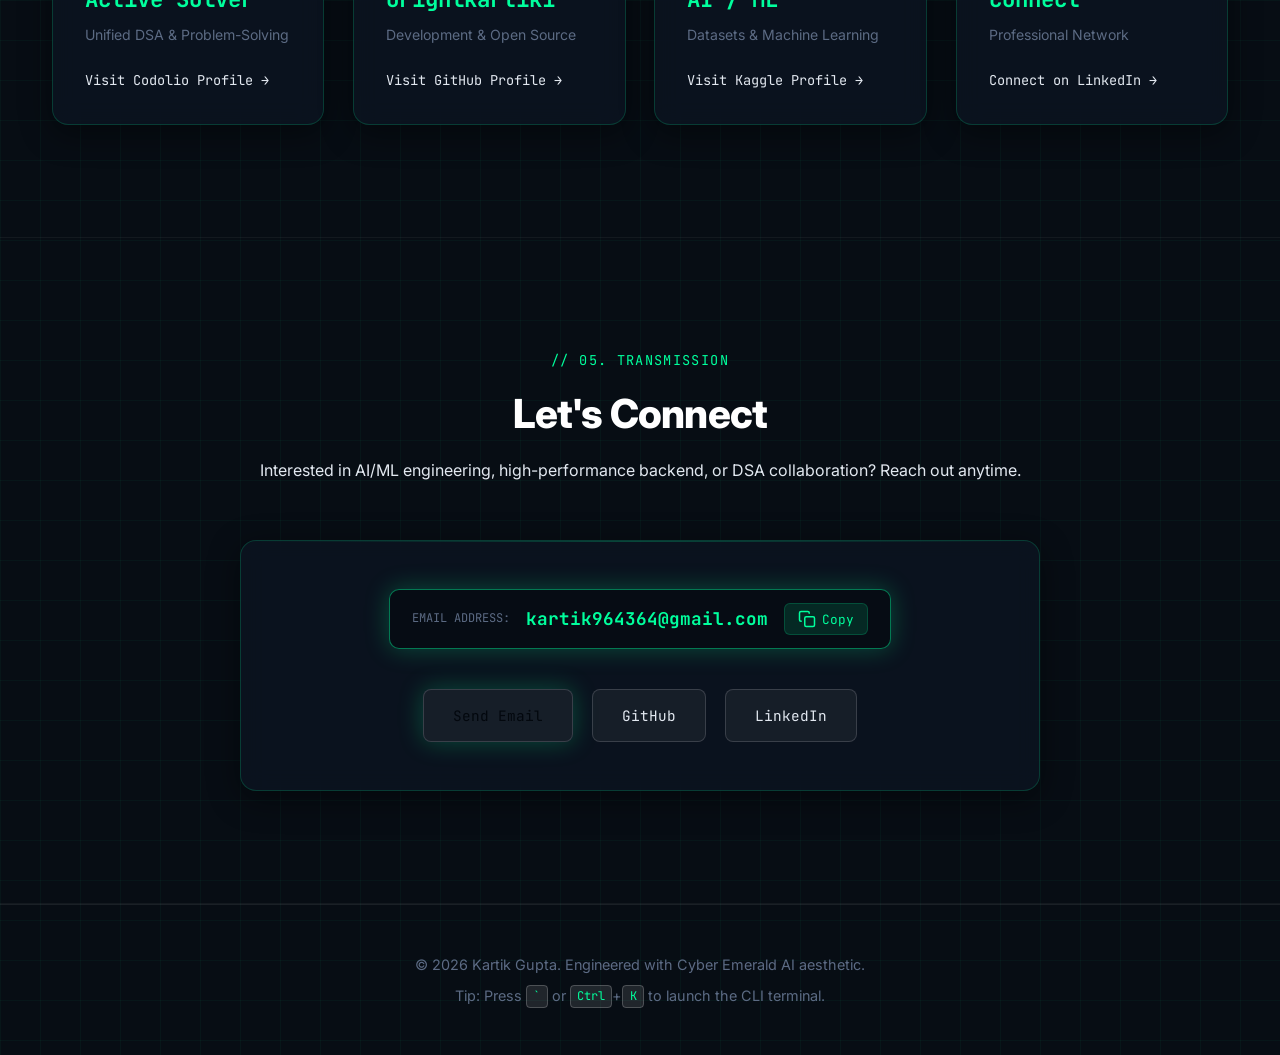
==== commit 58e68f31: "Update index.html" ====
--- a/index.html
+++ b/index.html
@@ -105,21 +105,26 @@
         <div class="hero-visual">
             <div class="canvas-wrapper">
                 <canvas id="matrix-bg"></canvas>
+                
+                <div class="profile-image-hero" id="profile-card" title="Click to switch profile photo">
+                    <div class="profile-frame-corner top-left"></div>
+                    <div class="profile-frame-corner top-right"></div>
+                    <div class="profile-frame-corner bottom-left"></div>
+                    <div class="profile-frame-corner bottom-right"></div>
+                    <img src="profile (2).png" alt="Kartik Gupta Profile Picture" id="profile-img">
+                    <div class="profile-overlay-badge">
+                        <span class="status-pulse"></span>
+                        <span id="profile-badge-text">CYBER_CORE // ACTIVE</span>
+                    </div>
+                </div>
+
                 <div class="canvas-controls">
                     <button id="canvas-mode-toggle" class="canvas-btn" title="Switch visualizer mode">
                         <span id="mode-label">Mode: Neural Net</span>
                     </button>
-                </div>
-            </div>
-
-            <div class="profile-image-hero">
-                <div class="profile-frame-corner top-left"></div>
-                <div class="profile-frame-corner top-right"></div>
-                <div class="profile-frame-corner bottom-left"></div>
-                <div class="profile-frame-corner bottom-right"></div>
-                <img src="profile (2).png" alt="Kartik Gupta Profile Picture" id="profile-img">
-                <div class="profile-overlay-badge">
-                    <span>CYBER_CORE // ACTIVE</span>
+                    <button id="photo-switch-btn" class="canvas-btn" title="Switch photo">
+                        <span>Photo: 1/2</span>
+                    </button>
                 </div>
             </div>
         </div>
@@ -480,7 +485,7 @@
                 <span class="term-btn term-minimize" title="Minimize"></span>
                 <span class="term-btn term-maximize" title="Maximize"></span>
             </div>
-            <div class="terminal-title">kartik@cyber-core:~$ (CLI Terminal)</div>
+            <div class="terminal-title">orignlkartik1@cyber-core:~$ (CLI Terminal)</div>
             <div class="terminal-actions">
                 <button id="term-theme-toggle" class="term-action-btn" title="Toggle Terminal Color Theme">Color Theme</button>
                 <button id="term-clear-btn" class="term-action-btn" title="Clear Output">Clear</button>
@@ -488,22 +493,18 @@
         </div>
 
         <div class="terminal-body" id="terminal-body">
-            <pre class="terminal-ascii">
-   ___  ___ _____ _____ _   _ _   __   _   ___   _____ 
-  / _ \ | ___ \_   _/  ___| \ | | | / /  / | / _ \ |_   _|
- / /_\ \| |_/ / | | \ `--.|  \| | |/ /   | |/ /_\ \  | |  
- |  _  ||    /  | |  `--. \ . ` |    \   | ||  _  |  | |  
- | | | || |\ \ _| |_/\__/ / |\  | |\  \  | || | | | _| |_ 
- \_| |_/\_| \_|\___/\____/\_| \_/\_| \_/ \_/\_| |_/ \___/ 
-            </pre>
+            <div class="terminal-brand-header">
+                <div class="terminal-brand-title">&gt;_ ORIGNLKARTIK1</div>
+                <div class="terminal-brand-sub">// KARTIK GUPTA CYBER CORE ENGINE v2.5</div>
+            </div>
             <div class="terminal-welcome">
-                Welcome to <strong>Kartik's Interactive Cyber Terminal v2.5</strong>.<br>
+                Welcome to <strong>orignlkartik1 CLI Terminal</strong>.<br>
                 Type <span class="cmd-highlight">'help'</span> to see available commands or <span class="cmd-highlight">'sudo hire'</span> for a surprise!
             </div>
             <div id="terminal-output" class="terminal-output"></div>
 
             <form id="terminal-form" class="terminal-input-row" autocomplete="off">
-                <span class="terminal-prompt">kartik@cyber-core:~$</span>
+                <span class="terminal-prompt">orignlkartik1@cyber-core:~$</span>
                 <input type="text" id="terminal-input" class="terminal-input" autofocus aria-label="Terminal input command">
             </form>
         </div>
--- a/style.css
+++ b/style.css
@@ -1,22 +1,81 @@
+/* ==========================================================================
+   CYBER EMERALD & OBSIDIAN MATRIX DESIGN SYSTEM
+   Kartik Gupta Portfolio | AI/ML & Software Engineer
+   ========================================================================== */
+
+:root {
+    /* Color Palette */
+    --bg-dark: #070d14;
+    --bg-deep: #04080e;
+    --bg-card: rgba(13, 21, 34, 0.75);
+    --bg-card-hover: rgba(18, 30, 48, 0.9);
+    --bg-glass: rgba(15, 25, 40, 0.55);
+    
+    /* Accents & Glows */
+    --accent: #00ff9d;             /* Cyber Emerald / Mint */
+    --accent-secondary: #00e5ff;   /* Electric Cyan */
+    --accent-hover: #00cc7e;
+    --accent-glow: rgba(0, 255, 157, 0.35);
+    --accent-glow-subtle: rgba(0, 255, 157, 0.15);
+    --accent-cyan-glow: rgba(0, 229, 255, 0.25);
+    
+    /* Text Colors */
+    --text-main: #e2e8f0;
+    --text-muted: #8b9bb4;
+    --text-dim: #5c6b84;
+    --text-heading: #ffffff;
+    
+    /* Borders & Lines */
+    --border-color: rgba(0, 255, 157, 0.18);
+    --border-bright: rgba(0, 255, 157, 0.45);
+    --grid-line: rgba(0, 255, 157, 0.04);
+    
+    /* Fonts */
+    --font-heading: 'Outfit', 'Inter', sans-serif;
+    --font-mono: 'JetBrains Mono', monospace;
+    --font-body: 'Inter', sans-serif;
+    
+    /* Transitions & Shadows */
+    --transition: all 0.3s cubic-bezier(0.16, 1, 0.3, 1);
+    --glass-shadow: 0 8px 32px 0 rgba(0, 0, 0, 0.45);
+    --glow-shadow: 0 0 25px rgba(0, 255, 157, 0.25);
+}
+
+/* Theme Variant 2 (Electric Cyan) */
+body.theme-cyan {
+    --accent: #00e5ff;
+    --accent-secondary: #00ff9d;
+    --accent-glow: rgba(0, 229, 255, 0.35);
+    --border-color: rgba(0, 229, 255, 0.2);
+    --border-bright: rgba(0, 229, 255, 0.5);
+}
+
+/* Theme Variant 3 (Solar Amber) */
+body.theme-amber {
+    --accent: #ffb703;
+    --accent-secondary: #fb8500;
+    --accent-glow: rgba(255, 183, 3, 0.35);
+    --border-color: rgba(255, 183, 3, 0.2);
+    --border-bright: rgba(255, 183, 3, 0.5);
+}
+
+/* ==========================================================================
+   Base Styles & Reset
+   ========================================================================== */
+
 * {
     margin: 0;
     padding: 0;
     box-sizing: border-box;
 }
 
-:root {
-    --bg-dark: #030a03; 
-    --bg-panel: #071207;
-    --accent: #00ff41; 
-    --accent-hover: #00cc33;
-    --text-main: #e0e0e0;
-    --text-muted: #6b8f71; 
-    --grid-line: rgba(0, 255, 65, 0.05);
-    --border-hard: 1px solid #1a331a;
+html {
+    scroll-behavior: smooth;
+    scroll-padding-top: 90px;
 }
 
 body {
-    font-family: 'Inter', sans-serif;
+    font-family: var(--font-body);
     background-color: var(--bg-dark);
     background-image: 
         linear-gradient(to right, var(--grid-line) 1px, transparent 1px),
@@ -26,25 +85,70 @@
     line-height: 1.6;
     overflow-x: hidden;
     min-height: 100vh;
-}
-
-h1, h2, h3, h4, .logo, .nav-menu a, .tagline {
-    font-family: 'JetBrains Mono', monospace;
-}
-
-/* Navigation */
+    position: relative;
+}
+
+/* Background Ambient Lighting */
+.glow-bg {
+    position: fixed;
+    top: -200px;
+    left: 50%;
+    transform: translateX(-50%);
+    width: 1000px;
+    height: 600px;
+    background: radial-gradient(circle, rgba(0, 255, 157, 0.08) 0%, rgba(0, 229, 255, 0.04) 40%, transparent 70%);
+    pointer-events: none;
+    z-index: 0;
+}
+
+h1, h2, h3, h4 {
+    font-family: var(--font-heading);
+    color: var(--text-heading);
+    letter-spacing: -0.02em;
+}
+
+code, pre, .mono, .logo, .nav-link, .section-tag, .btn, .tech-pill, .skill-tag {
+    font-family: var(--font-mono);
+}
+
+.container {
+    max-width: 1240px;
+    margin: 0 auto;
+    padding: 0 2rem;
+    position: relative;
+    z-index: 1;
+}
+
+section {
+    padding: 7rem 0;
+    position: relative;
+    border-bottom: 1px solid rgba(255, 255, 255, 0.05);
+}
+
+/* ==========================================================================
+   Navigation Bar
+   ========================================================================== */
+
 .navbar {
     position: fixed;
     top: 0;
     width: 100%;
-    padding: 1.5rem 0;
-    background: rgba(3, 10, 3, 0.95);
-    border-bottom: var(--border-hard);
+    padding: 1.2rem 0;
+    background: rgba(7, 13, 20, 0.85);
+    backdrop-filter: blur(16px);
+    -webkit-backdrop-filter: blur(16px);
+    border-bottom: 1px solid var(--border-color);
     z-index: 1000;
+    transition: var(--transition);
+}
+
+.navbar.scrolled {
+    padding: 0.8rem 0;
+    box-shadow: 0 10px 30px rgba(0, 0, 0, 0.5);
 }
 
 .nav-container {
-    max-width: 1200px;
+    max-width: 1240px;
     margin: 0 auto;
     padding: 0 2rem;
     display: flex;
@@ -53,307 +157,1192 @@
 }
 
 .logo {
-    font-size: 1.8rem;
+    font-size: 1.4rem;
     font-weight: 800;
-    color: var(--accent);
+    color: var(--text-heading);
     text-decoration: none;
-    letter-spacing: -1px;
-}
-
-.logo::after {
-    content: '_';
-    animation: blink 1s infinite;
+    letter-spacing: -0.5px;
+    display: flex;
+    align-items: center;
+    gap: 4px;
+}
+
+.logo-prefix {
+    color: var(--accent);
+    font-weight: 700;
+}
+
+.logo-dot {
+    color: var(--accent);
+    animation: pulseGlow 2s infinite ease-in-out;
 }
 
 .nav-menu {
     display: flex;
-    gap: 3rem;
+    gap: 2.2rem;
     list-style: none;
 }
 
-.nav-menu a {
+.nav-link {
     color: var(--text-muted);
     text-decoration: none;
-    font-size: 0.9rem;
+    font-size: 0.88rem;
     text-transform: uppercase;
-    transition: color 0.2s ease;
-}
-
-.nav-menu a:hover {
-    color: var(--accent);
-}
-
-.nav-menu a::before {
-    content: '[';
-    opacity: 0;
-    color: var(--accent);
-    margin-right: 5px;
-    transition: 0.2s;
-}
-.nav-menu a::after {
-    content: ']';
-    opacity: 0;
-    color: var(--accent);
-    margin-left: 5px;
-    transition: 0.2s;
-}
-.nav-menu a:hover::before, .nav-menu a:hover::after {
-    opacity: 1;
-}
-
-/* Hero Section */
+    letter-spacing: 0.05em;
+    transition: var(--transition);
+    position: relative;
+    padding: 0.4rem 0;
+}
+
+.nav-link:hover, .nav-link.active {
+    color: var(--accent);
+}
+
+.nav-link::after {
+    content: '';
+    position: absolute;
+    bottom: 0;
+    left: 0;
+    width: 0%;
+    height: 2px;
+    background: linear-gradient(90deg, var(--accent), var(--accent-secondary));
+    transition: var(--transition);
+}
+
+.nav-link:hover::after, .nav-link.active::after {
+    width: 100%;
+}
+
+.nav-actions {
+    display: flex;
+    align-items: center;
+    gap: 1rem;
+}
+
+/* CLI Trigger Button in Nav */
+.cli-trigger-btn {
+    background: rgba(0, 255, 157, 0.08);
+    border: 1px solid var(--border-color);
+    color: var(--accent);
+    padding: 0.5rem 1rem;
+    border-radius: 6px;
+    font-size: 0.85rem;
+    font-weight: 600;
+    cursor: pointer;
+    display: flex;
+    align-items: center;
+    gap: 8px;
+    transition: var(--transition);
+}
+
+.cli-trigger-btn:hover {
+    background: var(--accent);
+    color: var(--bg-dark);
+    box-shadow: var(--glow-shadow);
+    transform: translateY(-2px);
+}
+
+.cli-icon {
+    font-weight: 700;
+}
+
+.mobile-toggle {
+    display: none;
+    background: transparent;
+    border: none;
+    cursor: pointer;
+    flex-direction: column;
+    gap: 5px;
+    padding: 5px;
+}
+
+.mobile-toggle .bar {
+    width: 24px;
+    height: 2px;
+    background-color: var(--text-main);
+    transition: var(--transition);
+}
+
+/* ==========================================================================
+   Hero Section
+   ========================================================================== */
+
 .hero {
     min-height: 100vh;
     display: flex;
     align-items: center;
-    justify-content: center;
-    padding: 8rem 2rem 2rem;
+    padding: 8rem 0 4rem;
     position: relative;
 }
 
 .hero-content {
     display: grid;
-    grid-template-columns: 1fr 1fr;
+    grid-template-columns: 1.1fr 0.9fr;
     gap: 4rem;
-    max-width: 1200px;
-    align-items: center;
-    z-index: 1;
+    align-items: center;
+    width: 100%;
+    max-width: 1240px;
+    margin: 0 auto;
+    padding: 0 2rem;
+}
+
+.hero-badge {
+    display: inline-flex;
+    align-items: center;
+    gap: 10px;
+    padding: 0.4rem 1rem;
+    background: rgba(0, 255, 157, 0.08);
+    border: 1px solid var(--border-color);
+    border-radius: 50px;
+    font-size: 0.85rem;
+    color: var(--accent);
+    margin-bottom: 1.5rem;
+    font-family: var(--font-mono);
+}
+
+.pulse-dot {
+    width: 8px;
+    height: 8px;
+    border-radius: 50%;
+    background-color: var(--accent);
+    box-shadow: 0 0 10px var(--accent);
+    animation: pulseDot 1.8s infinite;
+}
+
+@keyframes pulseDot {
+    0% { transform: scale(0.95); box-shadow: 0 0 0 0 rgba(0, 255, 157, 0.7); }
+    70% { transform: scale(1); box-shadow: 0 0 0 8px rgba(0, 255, 157, 0); }
+    100% { transform: scale(0.95); box-shadow: 0 0 0 0 rgba(0, 255, 157, 0); }
 }
 
 .hero-text h1 {
-    font-size: 4rem;
-    margin-bottom: 1rem;
+    font-size: 3.8rem;
     font-weight: 800;
     line-height: 1.1;
-    letter-spacing: -2px;
+    margin-bottom: 1.2rem;
 }
 
 .highlight {
-    color: var(--accent);
-}
-
-.tagline {
+    background: linear-gradient(135deg, var(--accent) 0%, var(--accent-secondary) 100%);
+    -webkit-background-clip: text;
+    -webkit-text-fill-color: transparent;
+}
+
+.tagline-container {
+    font-size: 1.3rem;
+    color: var(--accent-secondary);
+    margin-bottom: 1.5rem;
+    display: flex;
+    align-items: center;
+    gap: 8px;
+    font-family: var(--font-mono);
+    min-height: 38px;
+}
+
+.prompt-symbol {
+    color: var(--accent);
+    font-weight: 700;
+}
+
+.description {
     font-size: 1.1rem;
     color: var(--text-muted);
-    margin-bottom: 2rem;
-}
-
-.description {
-    font-size: 1.1rem;
-    color: #a0a0a0;
+    margin-bottom: 2.2rem;
+    max-width: 580px;
+    line-height: 1.7;
+    border-left: 3px solid var(--accent);
+    padding-left: 1.2rem;
+}
+
+.description strong {
+    color: var(--text-main);
+}
+
+.hero-stats {
+    display: flex;
+    gap: 2rem;
     margin-bottom: 2.5rem;
-    max-width: 500px;
-    border-left: 2px solid var(--accent);
-    padding-left: 1rem;
-}
-
-/* Brutalist Buttons */
-.cta-buttons { display: flex; gap: 1.5rem; }
+    padding: 1rem 0;
+    border-top: 1px dashed rgba(255, 255, 255, 0.1);
+    border-bottom: 1px dashed rgba(255, 255, 255, 0.1);
+}
+
+.hero-stat-item {
+    display: flex;
+    flex-direction: column;
+}
+
+.hero-stat-item .stat-value {
+    font-size: 1.4rem;
+    font-weight: 800;
+    color: var(--accent);
+    font-family: var(--font-mono);
+}
+
+.hero-stat-item .stat-desc {
+    font-size: 0.8rem;
+    color: var(--text-dim);
+    text-transform: uppercase;
+}
+
+/* Buttons */
+.cta-buttons {
+    display: flex;
+    gap: 1.2rem;
+    flex-wrap: wrap;
+}
 
 .btn {
-    padding: 0.8rem 2rem;
-    font-family: 'JetBrains Mono', monospace;
-    text-transform: uppercase;
+    padding: 0.85rem 1.8rem;
+    border-radius: 8px;
+    font-size: 0.9rem;
+    font-weight: 600;
     text-decoration: none;
-    font-weight: 600;
-    font-size: 0.9rem;
-    transition: all 0.1s ease;
     cursor: pointer;
+    transition: var(--transition);
+    display: inline-flex;
+    align-items: center;
+    gap: 8px;
+    border: none;
 }
 
 .btn-primary {
+    background: linear-gradient(135deg, var(--accent) 0%, #00d980 100%);
+    color: #03080e;
+    box-shadow: var(--glow-shadow);
+}
+
+.btn-primary:hover {
+    transform: translateY(-3px);
+    box-shadow: 0 0 35px rgba(0, 255, 157, 0.5);
+}
+
+.btn-secondary {
+    background: rgba(255, 255, 255, 0.05);
+    color: var(--text-main);
+    border: 1px solid rgba(255, 255, 255, 0.15);
+}
+
+.btn-secondary:hover {
+    border-color: var(--accent);
+    color: var(--accent);
+    background: rgba(0, 255, 157, 0.05);
+    transform: translateY(-3px);
+}
+
+.btn-tertiary {
+    background: transparent;
+    border: 1px solid var(--border-color);
+    color: var(--accent);
+}
+
+.btn-tertiary:hover {
+    background: rgba(0, 255, 157, 0.1);
+    box-shadow: var(--glow-shadow);
+}
+
+/* Hero Visual & Canvas */
+.hero-visual {
+    position: relative;
+    display: flex;
+    flex-direction: column;
+    align-items: center;
+    justify-content: center;
+}
+
+.canvas-wrapper {
+    position: relative;
+    width: 100%;
+    height: 380px;
+    border-radius: 16px;
+    overflow: hidden;
+    background: var(--bg-deep);
+    border: 1px solid var(--border-color);
+    box-shadow: var(--glass-shadow);
+}
+
+#matrix-bg {
+    width: 100%;
+    height: 100%;
+    display: block;
+}
+
+.canvas-controls {
+    position: absolute;
+    bottom: 12px;
+    right: 12px;
+    z-index: 10;
+}
+
+.canvas-btn {
+    background: rgba(7, 13, 20, 0.85);
+    border: 1px solid var(--border-color);
+    color: var(--accent);
+    padding: 0.35rem 0.8rem;
+    border-radius: 6px;
+    font-size: 0.75rem;
+    font-family: var(--font-mono);
+    cursor: pointer;
+    transition: var(--transition);
+}
+
+.canvas-btn:hover {
     background: var(--accent);
     color: var(--bg-dark);
+}
+
+/* Profile Image Container */
+.profile-image-hero {
+    position: relative;
+    width: 200px;
+    height: 200px;
+    margin-top: -100px;
+    z-index: 5;
+    border-radius: 20px;
+    padding: 6px;
+    background: var(--bg-dark);
+    border: 2px solid var(--accent);
+    box-shadow: var(--glow-shadow);
+    transition: var(--transition);
+}
+
+.profile-image-hero:hover {
+    transform: scale(1.04) rotate(1deg);
+    border-color: var(--accent-secondary);
+}
+
+.profile-image-hero img {
+    width: 100%;
+    height: 100%;
+    object-fit: cover;
+    border-radius: 14px;
+    filter: contrast(1.1) brightness(0.95);
+    transition: var(--transition);
+}
+
+.profile-image-hero:hover img {
+    filter: contrast(1) brightness(1.05);
+}
+
+.profile-frame-corner {
+    position: absolute;
+    width: 12px;
+    height: 12px;
+    border-color: var(--accent);
+    border-style: solid;
+}
+.top-left { top: -6px; left: -6px; border-width: 3px 0 0 3px; }
+.top-right { top: -6px; right: -6px; border-width: 3px 3px 0 0; }
+.bottom-left { bottom: -6px; left: -6px; border-width: 0 0 3px 3px; }
+.bottom-right { bottom: -6px; right: -6px; border-width: 0 3px 3px 0; }
+
+.profile-overlay-badge {
+    position: absolute;
+    bottom: -14px;
+    left: 50%;
+    transform: translateX(-50%);
+    background: var(--bg-dark);
     border: 1px solid var(--accent);
-    box-shadow: 4px 4px 0px rgba(0, 255, 65, 0.3);
-}
-
-.btn-primary:hover {
-    transform: translate(2px, 2px);
-    box-shadow: 2px 2px 0px rgba(0, 255, 65, 0.3);
-}
-
-.btn-secondary {
-    border: 1px solid var(--text-muted);
+    color: var(--accent);
+    font-size: 0.65rem;
+    font-family: var(--font-mono);
+    padding: 0.2rem 0.6rem;
+    border-radius: 4px;
+    white-space: nowrap;
+}
+
+/* ==========================================================================
+   Section Headers & Glass Cards
+   ========================================================================== */
+
+.section-header {
+    margin-bottom: 3.5rem;
+}
+
+.section-header.center {
+    text-align: center;
+}
+
+.section-tag {
+    color: var(--accent);
+    font-size: 0.85rem;
+    letter-spacing: 0.1em;
+    margin-bottom: 0.6rem;
+    display: block;
+}
+
+.section-header h2 {
+    font-size: 2.5rem;
+    font-weight: 800;
+    margin-bottom: 0.8rem;
+}
+
+.section-subtitle {
+    color: var(--text-muted);
+    font-size: 1.05rem;
+    max-width: 650px;
+}
+
+.section-header.center .section-subtitle {
+    margin: 0 auto;
+}
+
+.glass-panel {
+    background: var(--bg-card);
+    backdrop-filter: blur(12px);
+    -webkit-backdrop-filter: blur(12px);
+    border: 1px solid var(--border-color);
+    border-radius: 16px;
+    padding: 2rem;
+    transition: var(--transition);
+    box-shadow: var(--glass-shadow);
+    position: relative;
+    overflow: hidden;
+}
+
+.glass-panel::before {
+    content: '';
+    position: absolute;
+    top: 0;
+    left: 0;
+    width: 100%;
+    height: 1px;
+    background: linear-gradient(90deg, transparent, var(--border-bright), transparent);
+    opacity: 0.5;
+}
+
+.glass-panel:hover {
+    background: var(--bg-card-hover);
+    border-color: var(--border-bright);
+    transform: translateY(-4px);
+    box-shadow: 0 12px 40px rgba(0, 255, 157, 0.12);
+}
+
+/* ==========================================================================
+   About Section
+   ========================================================================== */
+
+.about-grid {
+    display: grid;
+    grid-template-columns: 1.4fr 0.9fr;
+    gap: 2rem;
+}
+
+.about-main {
+    display: flex;
+    flex-direction: column;
+    gap: 1.8rem;
+}
+
+.card-icon {
+    width: 44px;
+    height: 44px;
+    border-radius: 10px;
+    background: rgba(0, 255, 157, 0.1);
+    color: var(--accent);
+    display: flex;
+    align-items: center;
+    justify-content: center;
+    margin-bottom: 1.2rem;
+}
+
+.about-card h3 {
+    font-size: 1.4rem;
+    margin-bottom: 1rem;
+}
+
+.about-card p {
+    color: var(--text-muted);
+    margin-bottom: 1rem;
+    line-height: 1.7;
+}
+
+.about-card p strong {
     color: var(--text-main);
-    background: transparent;
-}
-
-.btn-secondary:hover {
+}
+
+.about-sidebar {
+    display: flex;
+    flex-direction: column;
+    gap: 1.8rem;
+}
+
+.stats-box {
+    display: flex;
+    flex-direction: column;
+    gap: 1.5rem;
+}
+
+.stat-item {
+    display: flex;
+    align-items: center;
+    gap: 1.2rem;
+    padding-bottom: 1rem;
+    border-bottom: 1px solid rgba(255, 255, 255, 0.06);
+}
+
+.stat-item:last-child {
+    padding-bottom: 0;
+    border-bottom: none;
+}
+
+.stat-num {
+    font-family: var(--font-mono);
+    font-size: 1.5rem;
+    font-weight: 800;
+    color: var(--accent);
+    background: rgba(0, 255, 157, 0.1);
+    padding: 0.4rem 0.8rem;
+    border-radius: 8px;
+}
+
+.stat-text h4 {
+    font-size: 1.1rem;
+    margin-bottom: 0.2rem;
+}
+
+.stat-text p {
+    font-size: 0.85rem;
+    color: var(--text-dim);
+}
+
+.quote-box {
+    position: relative;
+    border-left: 3px solid var(--accent-secondary);
+}
+
+.quote-symbol {
+    font-size: 3rem;
+    color: var(--accent);
+    line-height: 1;
+    font-family: serif;
+    opacity: 0.3;
+}
+
+.quote-text {
+    font-style: italic;
+    color: var(--text-main);
+    font-size: 0.95rem;
+    line-height: 1.6;
+}
+
+/* ==========================================================================
+   Skills Section
+   ========================================================================== */
+
+.skills-grid {
+    display: grid;
+    grid-template-columns: repeat(auto-fit, minmax(280px, 1fr));
+    gap: 1.8rem;
+}
+
+.skill-category-card {
+    display: flex;
+    flex-direction: column;
+}
+
+.skill-category-header {
+    display: flex;
+    align-items: center;
+    gap: 12px;
+    margin-bottom: 0.8rem;
+}
+
+.category-icon {
+    font-size: 1.5rem;
+}
+
+.skill-category-card h3 {
+    font-size: 1.25rem;
+}
+
+.category-desc {
+    font-size: 0.88rem;
+    color: var(--text-dim);
+    margin-bottom: 1.5rem;
+}
+
+.skills-tags-wrapper {
+    display: flex;
+    flex-wrap: wrap;
+    gap: 0.6rem;
+}
+
+.skill-tag {
+    padding: 0.4rem 0.8rem;
+    background: rgba(255, 255, 255, 0.04);
+    border: 1px solid rgba(255, 255, 255, 0.1);
+    border-radius: 6px;
+    font-size: 0.82rem;
+    color: var(--text-main);
+    transition: var(--transition);
+}
+
+.skill-tag:hover {
     border-color: var(--accent);
     color: var(--accent);
-}
-
-/* Hero Visual & Matrix Canvas */
-.hero-visual {
-    position: relative;
-    height: 400px;
-    display: flex;
-    align-items: center;
+    background: rgba(0, 255, 157, 0.08);
+}
+
+.skill-tag.highlight-tag {
+    border-color: var(--border-bright);
+    color: var(--accent);
+    background: rgba(0, 255, 157, 0.06);
+    font-weight: 600;
+}
+
+/* ==========================================================================
+   Projects Section & Filters
+   ========================================================================== */
+
+.project-filters {
+    display: flex;
+    gap: 1rem;
+    margin-bottom: 2.5rem;
+    flex-wrap: wrap;
+}
+
+.filter-btn {
+    padding: 0.6rem 1.4rem;
+    background: rgba(255, 255, 255, 0.04);
+    border: 1px solid rgba(255, 255, 255, 0.1);
+    color: var(--text-muted);
+    border-radius: 8px;
+    font-family: var(--font-mono);
+    font-size: 0.85rem;
+    cursor: pointer;
+    transition: var(--transition);
+}
+
+.filter-btn:hover, .filter-btn.active {
+    background: var(--accent);
+    color: var(--bg-dark);
+    border-color: var(--accent);
+    box-shadow: var(--glow-shadow);
+}
+
+.projects-grid {
+    display: grid;
+    grid-template-columns: repeat(auto-fit, minmax(340px, 1fr));
+    gap: 2rem;
+}
+
+.project-card {
+    display: flex;
+    flex-direction: column;
+    justify-content: space-between;
+}
+
+.project-card.hide {
+    display: none;
+}
+
+.project-header {
+    display: flex;
+    justify-content: space-between;
+    align-items: center;
+    margin-bottom: 1.2rem;
+}
+
+.project-tag {
+    font-size: 0.75rem;
+    color: var(--accent);
+    background: rgba(0, 255, 157, 0.1);
+    padding: 0.25rem 0.7rem;
+    border-radius: 4px;
+    border: 1px solid var(--border-color);
+    text-transform: uppercase;
+}
+
+.project-status {
+    font-size: 0.75rem;
+    color: var(--text-dim);
+    font-family: var(--font-mono);
+}
+
+.project-card h3 {
+    font-size: 1.4rem;
+    margin-bottom: 0.8rem;
+    color: var(--text-heading);
+}
+
+.project-summary {
+    color: var(--text-muted);
+    font-size: 0.95rem;
+    line-height: 1.6;
+    margin-bottom: 1.5rem;
+}
+
+.project-tech-list {
+    display: flex;
+    flex-wrap: wrap;
+    gap: 0.5rem;
+    margin-bottom: 1.8rem;
+}
+
+.tech-pill {
+    font-size: 0.78rem;
+    color: var(--accent-secondary);
+    background: rgba(0, 229, 255, 0.08);
+    padding: 0.2rem 0.6rem;
+    border-radius: 4px;
+}
+
+.project-links {
+    border-top: 1px solid rgba(255, 255, 255, 0.08);
+    padding-top: 1.2rem;
+}
+
+.project-link {
+    color: var(--accent);
+    text-decoration: none;
+    font-family: var(--font-mono);
+    font-size: 0.88rem;
+    display: inline-flex;
+    align-items: center;
+    gap: 8px;
+    transition: var(--transition);
+}
+
+.project-link:hover {
+    color: var(--text-heading);
+    transform: translateX(4px);
+}
+
+/* ==========================================================================
+   Profiles & Platforms Section
+   ========================================================================== */
+
+.stats-grid {
+    display: grid;
+    grid-template-columns: repeat(auto-fit, minmax(260px, 1fr));
+    gap: 1.8rem;
+}
+
+.stat-card {
+    display: flex;
+    flex-direction: column;
+    align-items: flex-start;
+}
+
+.platform-icon {
+    color: var(--accent);
+    margin-bottom: 1rem;
+}
+
+.stat-card h3 {
+    font-size: 1.3rem;
+    margin-bottom: 0.4rem;
+}
+
+.stat-number {
+    font-size: 1.4rem;
+    font-family: var(--font-mono);
+    font-weight: 700;
+    color: var(--accent);
+    margin-bottom: 0.4rem;
+}
+
+.stat-label {
+    font-size: 0.88rem;
+    color: var(--text-dim);
+    margin-bottom: 1.5rem;
+}
+
+.stat-link {
+    color: var(--text-main);
+    text-decoration: none;
+    font-family: var(--font-mono);
+    font-size: 0.85rem;
+    transition: var(--transition);
+    margin-top: auto;
+}
+
+.stat-card:hover .stat-link {
+    color: var(--accent);
+    transform: translateX(4px);
+}
+
+/* ==========================================================================
+   Contact Section
+   ========================================================================== */
+
+.contact-card {
+    max-width: 800px;
+    margin: 0 auto;
+    display: flex;
+    flex-direction: column;
+    align-items: center;
+    gap: 2.5rem;
+    padding: 3rem 2rem;
+    text-align: center;
+}
+
+.contact-email-box {
+    display: flex;
+    align-items: center;
+    gap: 1rem;
+    background: rgba(7, 13, 20, 0.9);
+    border: 1px solid var(--border-bright);
+    padding: 0.8rem 1.4rem;
+    border-radius: 10px;
+    box-shadow: var(--glow-shadow);
+    flex-wrap: wrap;
     justify-content: center;
 }
 
-#matrix-bg {
+.email-label {
+    font-family: var(--font-mono);
+    font-size: 0.75rem;
+    color: var(--text-dim);
+}
+
+.email-address {
+    font-family: var(--font-mono);
+    font-size: 1.1rem;
+    font-weight: 700;
+    color: var(--accent);
+}
+
+.copy-btn {
+    background: rgba(0, 255, 157, 0.12);
+    border: 1px solid var(--border-color);
+    color: var(--accent);
+    padding: 0.4rem 0.8rem;
+    border-radius: 6px;
+    font-family: var(--font-mono);
+    font-size: 0.8rem;
+    cursor: pointer;
+    display: flex;
+    align-items: center;
+    gap: 6px;
+    transition: var(--transition);
+}
+
+.copy-btn:hover {
+    background: var(--accent);
+    color: var(--bg-dark);
+}
+
+.contact-methods {
+    display: flex;
+    gap: 1.2rem;
+    flex-wrap: wrap;
+    justify-content: center;
+}
+
+.contact-link {
+    padding: 0.85rem 1.8rem;
+    border-radius: 8px;
+    font-family: var(--font-mono);
+    font-size: 0.9rem;
+    text-decoration: none;
+    color: var(--text-main);
+    background: rgba(255, 255, 255, 0.05);
+    border: 1px solid rgba(255, 255, 255, 0.15);
+    transition: var(--transition);
+}
+
+.contact-link:hover {
+    border-color: var(--accent);
+    color: var(--accent);
+    transform: translateY(-3px);
+}
+
+.contact-link.btn-primary {
+    color: #03080e;
+}
+
+/* Footer */
+.footer {
+    padding: 3rem 0;
+    border-top: 1px solid rgba(255, 255, 255, 0.08);
+    text-align: center;
+    color: var(--text-dim);
+    font-size: 0.9rem;
+}
+
+.footer-content {
+    display: flex;
+    flex-direction: column;
+    gap: 0.5rem;
+    align-items: center;
+}
+
+.terminal-hint kbd {
+    background: rgba(255, 255, 255, 0.1);
+    border: 1px solid rgba(255, 255, 255, 0.2);
+    border-radius: 4px;
+    padding: 0.15rem 0.4rem;
+    font-family: var(--font-mono);
+    font-size: 0.75rem;
+    color: var(--accent);
+}
+
+/* ==========================================================================
+   CLI Terminal Modal & Drawer
+   ========================================================================== */
+
+.terminal-modal {
+    position: fixed;
+    top: 0;
+    left: 0;
+    width: 100vw;
+    height: 100vh;
+    z-index: 9999;
+    display: flex;
+    align-items: center;
+    justify-content: center;
+    opacity: 0;
+    pointer-events: none;
+    transition: opacity 0.3s ease;
+}
+
+.terminal-modal.open {
+    opacity: 1;
+    pointer-events: auto;
+}
+
+.terminal-overlay {
     position: absolute;
     top: 0;
     left: 0;
     width: 100%;
     height: 100%;
-    z-index: 0;
-}
-
-.profile-image-hero {
+    background: rgba(3, 8, 14, 0.85);
+    backdrop-filter: blur(8px);
+}
+
+.terminal-window {
     position: relative;
-    width: 280px;
-    height: 280px;
-    z-index: 2;
-    border: 2px solid var(--accent);
-    padding: 10px;
+    width: 90%;
+    max-width: 850px;
+    height: 520px;
+    background: #050a10;
+    border: 1px solid var(--border-bright);
+    border-radius: 12px;
+    box-shadow: 0 0 50px rgba(0, 255, 157, 0.25);
+    display: flex;
+    flex-direction: column;
+    overflow: hidden;
+    z-index: 10;
+    transform: scale(0.95);
+    transition: transform 0.3s cubic-bezier(0.16, 1, 0.3, 1);
+}
+
+.terminal-modal.open .terminal-window {
+    transform: scale(1);
+}
+
+.terminal-header {
+    height: 42px;
+    background: #0a111a;
+    border-bottom: 1px solid rgba(255, 255, 255, 0.1);
+    display: flex;
+    align-items: center;
+    justify-content: space-between;
+    padding: 0 1rem;
+}
+
+.terminal-buttons {
+    display: flex;
+    gap: 8px;
+}
+
+.term-btn {
+    width: 12px;
+    height: 12px;
+    border-radius: 50%;
+    cursor: pointer;
+}
+.term-close { background: #ff5f56; }
+.term-minimize { background: #ffbd2e; }
+.term-maximize { background: #27c93f; }
+
+.terminal-title {
+    font-family: var(--font-mono);
+    font-size: 0.85rem;
+    color: var(--text-muted);
+}
+
+.terminal-actions {
+    display: flex;
+    gap: 8px;
+}
+
+.term-action-btn {
+    background: transparent;
+    border: 1px solid rgba(255, 255, 255, 0.15);
+    color: var(--text-muted);
+    font-family: var(--font-mono);
+    font-size: 0.72rem;
+    padding: 0.2rem 0.5rem;
+    border-radius: 4px;
+    cursor: pointer;
+}
+
+.term-action-btn:hover {
+    border-color: var(--accent);
+    color: var(--accent);
+}
+
+.terminal-body {
+    flex: 1;
+    padding: 1.2rem;
+    overflow-y: auto;
+    font-family: var(--font-mono);
+    font-size: 0.9rem;
+    color: #a6b4c9;
+    display: flex;
+    flex-direction: column;
+}
+
+.terminal-ascii {
+    font-size: 0.65rem;
+    color: var(--accent);
+    line-height: 1.1;
+    margin-bottom: 1rem;
+}
+
+.terminal-welcome {
+    margin-bottom: 1.2rem;
+    padding-bottom: 0.8rem;
+    border-bottom: 1px dashed rgba(255, 255, 255, 0.1);
+    line-height: 1.5;
+}
+
+.cmd-highlight {
+    color: var(--accent);
+    font-weight: bold;
+}
+
+.terminal-output {
+    display: flex;
+    flex-direction: column;
+    gap: 0.6rem;
+    margin-bottom: 1rem;
+}
+
+.terminal-line {
+    line-height: 1.5;
+    word-break: break-word;
+}
+
+.terminal-line.cmd-entry {
+    color: var(--accent);
+    font-weight: 600;
+}
+
+.terminal-input-row {
+    display: flex;
+    align-items: center;
+    gap: 10px;
+    margin-top: auto;
+}
+
+.terminal-prompt {
+    color: var(--accent);
+    font-weight: bold;
+    white-space: nowrap;
+}
+
+.terminal-input {
+    flex: 1;
+    background: transparent;
+    border: none;
+    outline: none;
+    color: var(--text-heading);
+    font-family: var(--font-mono);
+    font-size: 0.9rem;
+}
+
+/* Toast */
+.toast {
+    position: fixed;
+    bottom: 2rem;
+    right: 2rem;
     background: var(--bg-dark);
-}
-
-.profile-image-hero img {
-    width: 100%;
-    height: 100%;
-    object-fit: cover;
-    filter: grayscale(100%) contrast(1.2);
-    transition: filter 0.3s ease;
-}
-
-.profile-image-hero:hover img {
-    filter: grayscale(0%) contrast(1);
-}
-
-/* General Layout Elements */
-.container, .container-full {
-    max-width: 1200px;
-    margin: 0 auto;
-    padding: 0 2rem;
-}
-
-section {
-    padding: 6rem 2rem;
-    border-bottom: var(--border-hard);
-}
-
-h2 {
-    font-size: 2.5rem;
-    margin-bottom: 3rem;
-    text-transform: uppercase;
-}
-
-h2::before {
-    content: '// ';
-    color: var(--accent);
-}
-
-/* Cards (About, Projects, Stats) - SOLID BACKGROUNDS */
-.about-grid, .projects-grid, .stats-grid {
-    display: grid;
-    gap: 2rem;
-}
-.about-grid { grid-template-columns: 1.5fr 1fr; }
-.projects-grid { grid-template-columns: repeat(auto-fit, minmax(300px, 1fr)); }
-.stats-grid { grid-template-columns: repeat(auto-fit, minmax(250px, 1fr)); }
-
-.about-card, .project-card, .stat-card, .stats-box {
-    background: var(--bg-panel);
-    border: var(--border-hard);
-    padding: 2rem;
-    position: relative;
-    transition: transform 0.2s ease, border-color 0.2s ease;
-}
-
-.about-card::after, .project-card::after, .stat-card::after {
-    content: '+';
-    position: absolute;
-    top: 10px;
-    right: 15px;
-    color: #444;
-    font-family: 'JetBrains Mono', monospace;
-}
-
-.about-card:hover, .project-card:hover, .stat-card:hover {
-    border-color: var(--accent);
-    transform: translateY(-5px);
-}
-
-h3 {
-    font-size: 1.3rem;
-    margin-bottom: 1rem;
-    color: #fff;
-}
-
-p { color: var(--text-muted); }
-
-/* Skills & Tags */
-.project-tag, .skill-tag {
-    display: inline-block;
-    padding: 0.3rem 0.8rem;
-    background: transparent;
-    color: var(--accent);
-    border: 1px solid #1a331a;
-    font-family: 'JetBrains Mono', monospace;
-    font-size: 0.8rem;
-    margin-bottom: 1rem;
-    text-transform: uppercase;
-}
-
-.skills-list { display: flex; flex-wrap: wrap; gap: 0.8rem; }
-
-/* Links */
-.project-link, .stat-link {
-    color: var(--text-main);
-    text-decoration: none;
-    font-family: 'JetBrains Mono', monospace;
-    font-size: 0.9rem;
-    border-bottom: 1px solid var(--accent);
-    padding-bottom: 2px;
-    transition: color 0.2s;
-}
-
-.project-link:hover, .stat-link:hover { color: var(--accent); }
-
-/* Stat Specifics */
-.stat-icon svg { width: 30px; height: 30px; fill: var(--text-main); margin-bottom: 1rem;}
-.stat-card:hover .stat-icon svg { fill: var(--accent); }
-.stat-number { font-size: 2.5rem; color: var(--text-main); margin-bottom: 0; }
-
-/* Contact Specifics */
-.contact { text-align: center; }
-.contact-subtitle { margin-bottom: 3rem; }
-.contact-methods { display: flex; gap: 2rem; justify-content: center; flex-wrap: wrap; }
-.contact-link {
-    padding: 0.8rem 2rem;
     border: 1px solid var(--accent);
     color: var(--accent);
-    text-decoration: none;
-    font-family: 'JetBrains Mono', monospace;
-    font-weight: 600;
-    transition: all 0.3s ease;
-    background: transparent;
-}
-.contact-link:hover {
-    background: var(--accent);
-    color: var(--bg-dark);
-}
-.footer { padding: 2rem; text-align: center; color: var(--text-muted); }
-
-/* Utilities */
+    padding: 0.8rem 1.5rem;
+    border-radius: 8px;
+    font-family: var(--font-mono);
+    font-size: 0.88rem;
+    box-shadow: var(--glow-shadow);
+    z-index: 10000;
+    opacity: 0;
+    transform: translateY(20px);
+    transition: var(--transition);
+    pointer-events: none;
+}
+
+.toast.show {
+    opacity: 1;
+    transform: translateY(0);
+}
+
+/* Utility Animations */
 .cursor { animation: blink 1s infinite; color: var(--accent); }
 @keyframes blink { 0%, 100% { opacity: 1; } 50% { opacity: 0; } }
-.fade-in { animation: fadeInUp 0.5s ease-out forwards; }
-@keyframes fadeInUp {
-    from { opacity: 0; transform: translateY(20px); }
-    to { opacity: 1; transform: translateY(0); }
-}
-
-::-webkit-scrollbar { width: 8px; }
+
+/* Scrollbars */
+::-webkit-scrollbar { width: 8px; height: 8px; }
 ::-webkit-scrollbar-track { background: var(--bg-dark); }
-::-webkit-scrollbar-thumb { background: #1a331a; }
+::-webkit-scrollbar-thumb { background: #162438; border-radius: 4px; }
 ::-webkit-scrollbar-thumb:hover { background: var(--accent); }
 
+/* Responsive Media Queries */
+@media (max-width: 992px) {
+    .hero-content {
+        grid-template-columns: 1fr;
+        gap: 3rem;
+        text-align: center;
+    }
+    .description {
+        margin: 0 auto 2rem;
+    }
+    .hero-stats {
+        justify-content: center;
+    }
+    .cta-buttons {
+        justify-content: center;
+    }
+    .about-grid {
+        grid-template-columns: 1fr;
+    }
+    .hero-text h1 {
+        font-size: 3rem;
+    }
+}
+
 @media (max-width: 768px) {
-    .hero-content, .about-grid { grid-template-columns: 1fr; }
-    #matrix-bg { display: none; } 
-}+    .nav-menu {
+        position: fixed;
+        top: 70px;
+        left: -100%;
+        width: 100%;
+        height: calc(100vh - 70px);
+        background: rgba(7, 13, 20, 0.98);
+        flex-direction: column;
+        align-items: center;
+        justify-content: center;
+        gap: 2rem;
+        transition: var(--transition);
+    }
+    .nav-menu.open {
+        left: 0;
+    }
+    .mobile-toggle {
+        display: flex;
+    }
+    .hero-text h1 {
+        font-size: 2.4rem;
+    }
+    .terminal-window {
+        width: 95%;
+        height: 80vh;
+    }
+    .terminal-ascii {
+        display: none;
+    }
+}
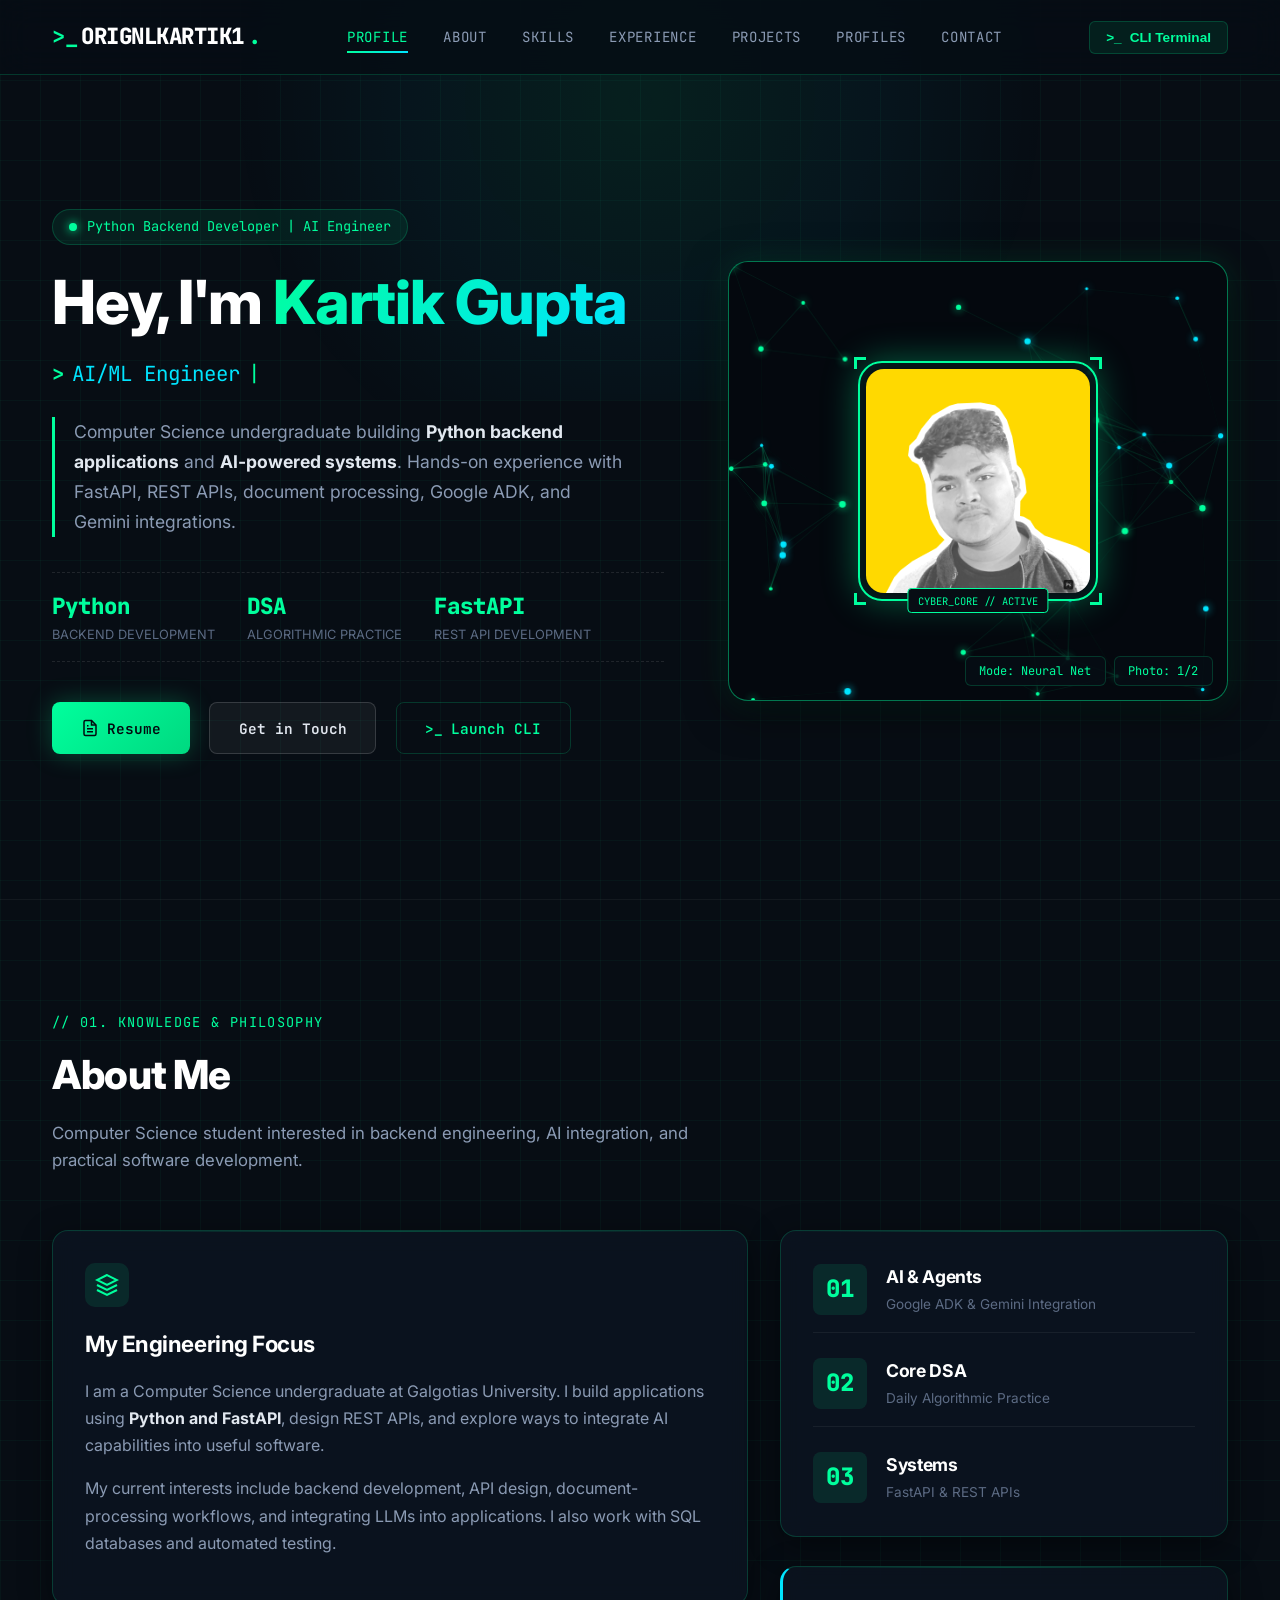
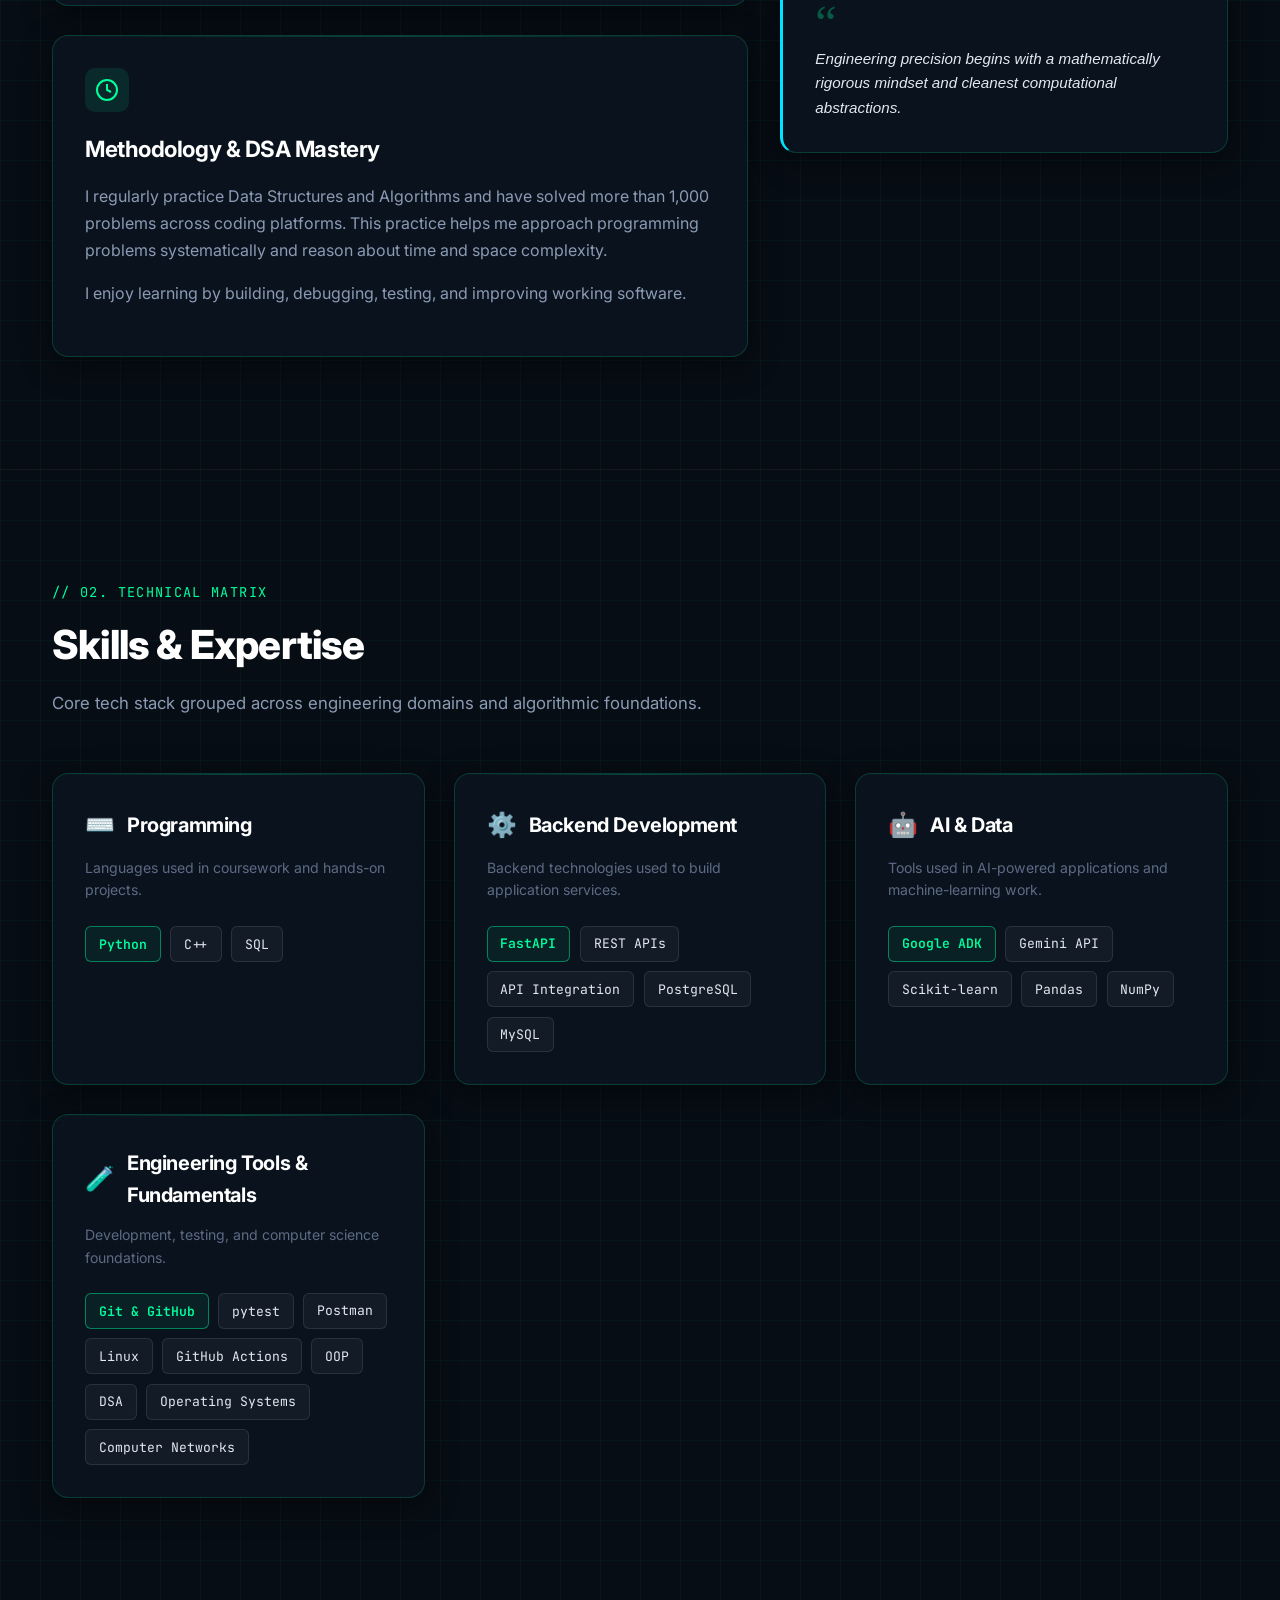
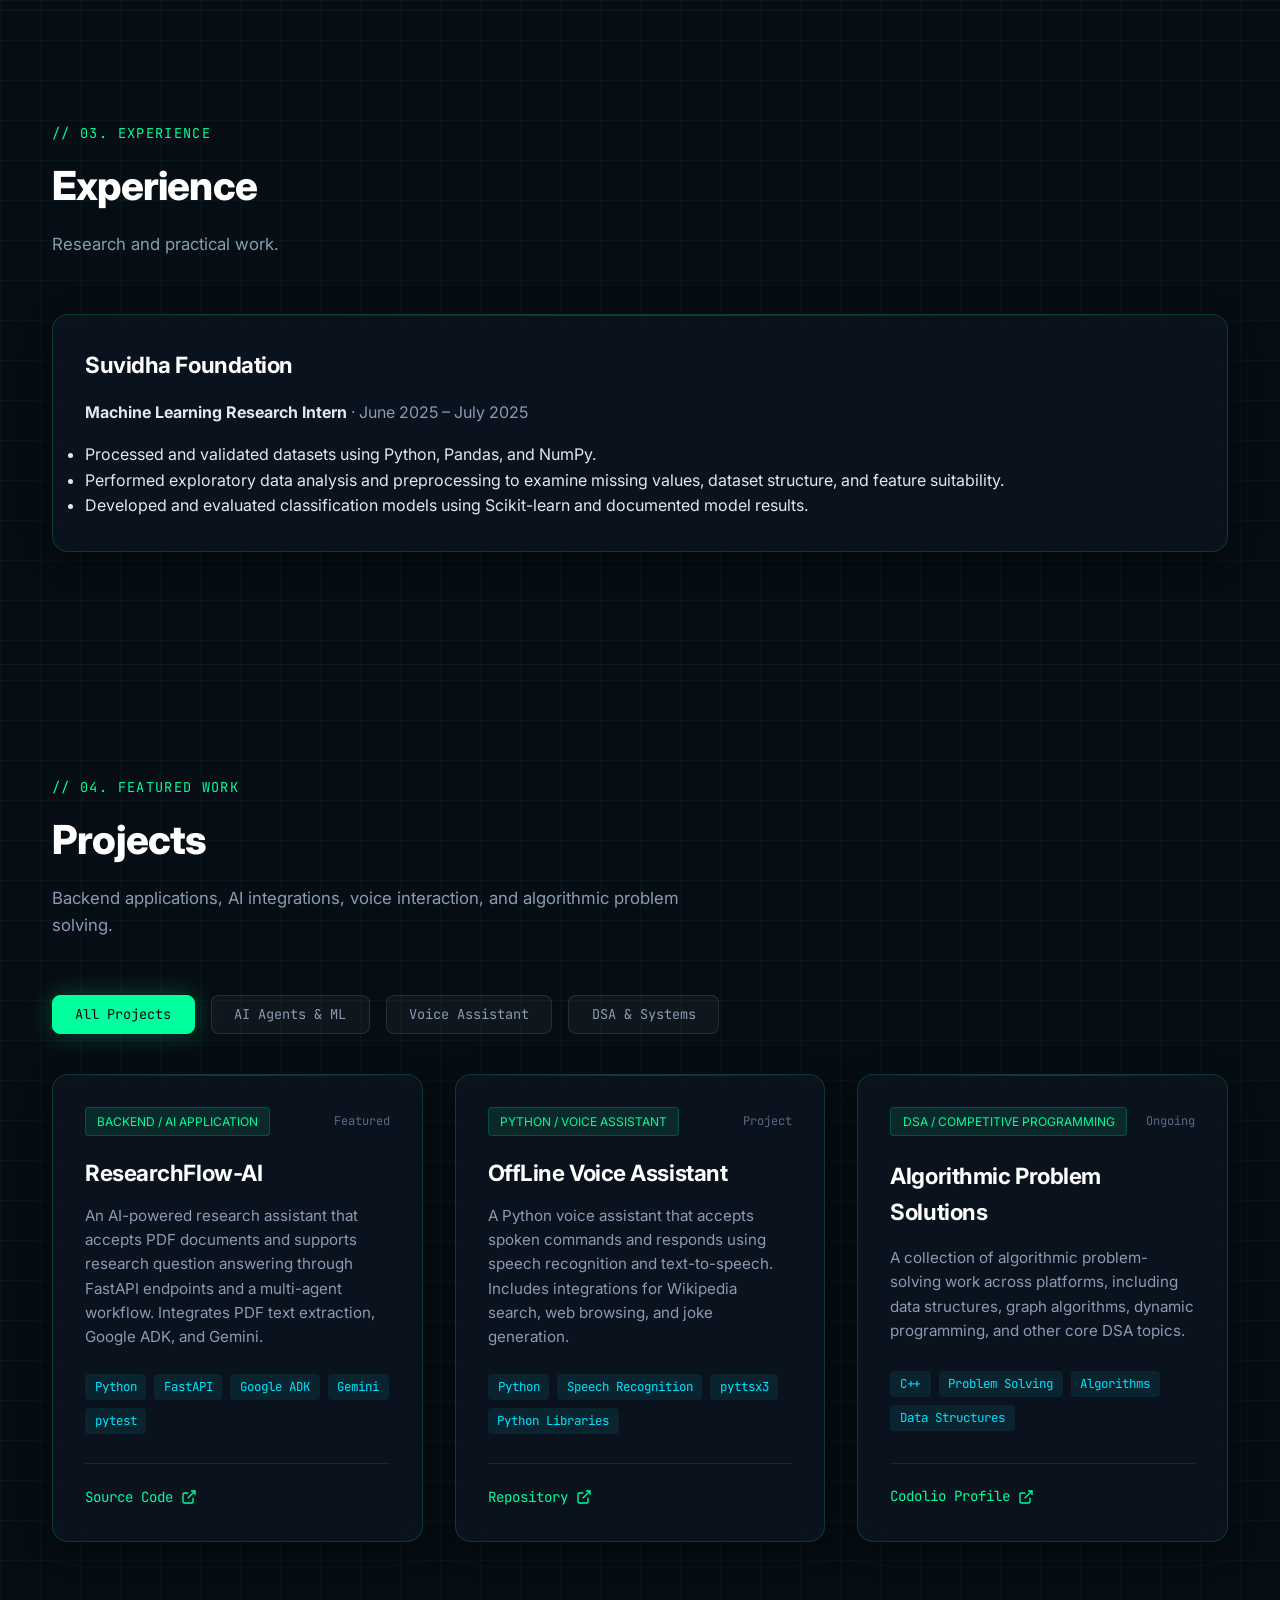
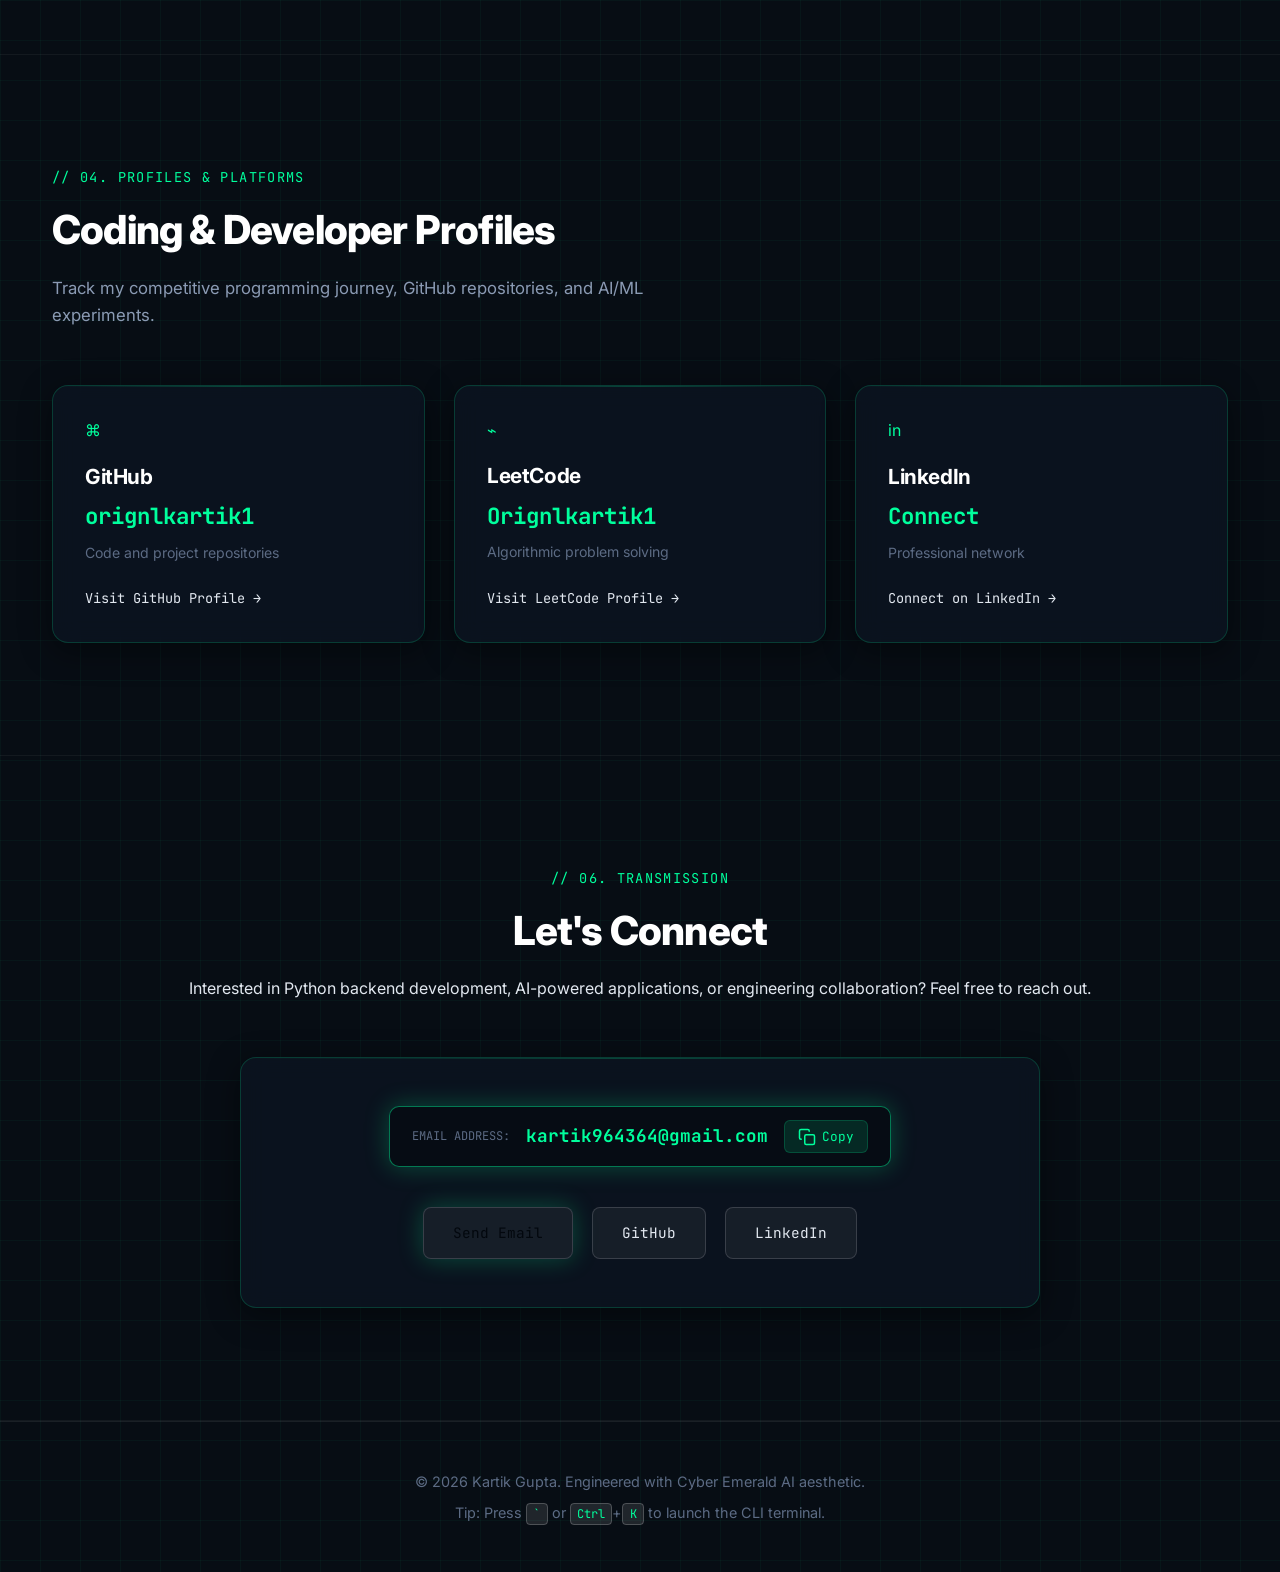
==== commit 1252d03f: "Update fmt.Println to output 'Goodbye World'" ====
--- a/index.html
+++ b/index.html
@@ -3,14 +3,14 @@
 <head>
     <meta charset="UTF-8">
     <meta name="viewport" content="width=device-width, initial-scale=1.0">
-    <title>Kartik Gupta | AI/ML & Software Engineer</title>
-    <meta name="description" content="Portfolio of Kartik Gupta - AI/ML Engineer, Computer Science Developer, and DSA Specialist skilled in Python, Java, C++, and Intelligent Systems.">
-    <meta name="keywords" content="Kartik Gupta, AI ML Developer, Software Engineer, Data Structures Algorithms, Python, Java, Machine Learning, Lead Outreach AI Agent">
+    <title>Kartik Gupta | Python Backend Developer & AI Engineer</title>
+    <meta name="description" content="Portfolio of Kartik Gupta, a Computer Science undergraduate focused on Python backend development and AI-powered applications.">
+    <meta name="keywords" content="Kartik Gupta, Python, FastAPI, Backend Developer, AI Engineer, REST APIs, Google ADK, Gemini">
     <meta name="author" content="Kartik Gupta">
 
     <!-- Open Graph / Social Media -->
-    <meta property="og:title" content="Kartik Gupta | AI/ML & Software Engineer">
-    <meta property="og:description" content="Explore AI/ML agents, offline voice assistants, and algorithmic engineering projects by Kartik Gupta.">
+    <meta property="og:title" content="Kartik Gupta | Python Backend Developer & AI Engineer">
+    <meta property="og:description" content="Explore backend applications, AI-powered projects, and software development work by Kartik Gupta.">
     <meta property="og:type" content="website">
 
     <!-- Google Fonts -->
@@ -36,6 +36,7 @@
             <li><a href="#profile" class="nav-link active">Profile</a></li>
             <li><a href="#about" class="nav-link">About</a></li>
             <li><a href="#skills" class="nav-link">Skills</a></li>
+            <li><a href="#experience" class="nav-link">Experience</a></li>
             <li><a href="#projects" class="nav-link">Projects</a></li>
             <li><a href="#profiles" class="nav-link">Profiles</a></li>
             <li><a href="#contact" class="nav-link">Contact</a></li>
@@ -60,7 +61,7 @@
     <div class="hero-content">
         <div class="hero-text">
             <div class="hero-badge">
-                <span class="pulse-dot"></span> Available for AI/ML & Engineering Roles
+                <span class="pulse-dot"></span> Python Backend Developer | AI Engineer
             </div>
 
             <h1>Hey, I'm <span class="highlight">Kartik Gupta</span></h1>
@@ -72,21 +73,21 @@
             </div>
 
             <p class="description">
-                Computer Science Engineer focused on engineering <strong>intelligent AI agents</strong>, mastering machine learning algorithms under the hood, and solving high-scale problems with <strong>Python, C++, and Java</strong>.
+                Computer Science undergraduate building <strong>Python backend applications</strong> and <strong>AI-powered systems</strong>. Hands-on experience with FastAPI, REST APIs, document processing, Google ADK, and Gemini integrations.
             </p>
 
             <div class="hero-stats">
                 <div class="hero-stat-item">
-                    <span class="stat-value">AI / ML</span>
-                    <span class="stat-desc">Core Specialization</span>
+                    <span class="stat-value">Python</span>
+                    <span class="stat-desc">Backend Development</span>
                 </div>
                 <div class="hero-stat-item">
                     <span class="stat-value">DSA</span>
                     <span class="stat-desc">Algorithmic Practice</span>
                 </div>
                 <div class="hero-stat-item">
-                    <span class="stat-value">100%</span>
-                    <span class="stat-desc">Offline-First Arch</span>
+                    <span class="stat-value">FastAPI</span>
+                    <span class="stat-desc">REST API Development</span>
                 </div>
             </div>
 
@@ -137,7 +138,7 @@
         <div class="section-header">
             <span class="section-tag">// 01. KNOWLEDGE & PHILOSOPHY</span>
             <h2>About Me</h2>
-            <p class="section-subtitle">Bridging mathematics, machine learning theoretical foundations, and production engineering.</p>
+            <p class="section-subtitle">Computer Science student interested in backend engineering, AI integration, and practical software development.</p>
         </div>
 
         <div class="about-grid">
@@ -148,10 +149,10 @@
                     </div>
                     <h3>My Engineering Focus</h3>
                     <p>
-                        I am a Computer Science Engineering student passionately building intelligent applications and AI/ML architectures. I combine rigorous analytical thinking with hands-on development in <strong>Python, C++, and Java</strong>.
+                        I am a Computer Science undergraduate at Galgotias University. I build applications using <strong>Python and FastAPI</strong>, design REST APIs, and explore ways to integrate AI capabilities into useful software.
                     </p>
                     <p>
-                        Rather than treating machine learning models as black boxes, I delve deeply into the underlying linear algebra, calculus, and probability theory to build optimized, explainable solutions from the ground up.
+                        My current interests include backend development, API design, document-processing workflows, and integrating LLMs into applications. I also work with SQL databases and automated testing.
                     </p>
                 </div>
 
@@ -161,10 +162,10 @@
                     </div>
                     <h3>Methodology & DSA Mastery</h3>
                     <p>
-                        I consistently practice Data Structures and Algorithms to cultivate high-performance code design, memory efficiency, and optimal time complexities across BFS/DFS graph traversals, dynamic programming, and tree structures.
+                        I regularly practice Data Structures and Algorithms and have solved more than 1,000 problems across coding platforms. This practice helps me approach programming problems systematically and reason about time and space complexity.
                     </p>
                     <p>
-                        My mission is to build robust software systems—ranging from autonomous LLM agentic workflows to low-latency offline-first voice applications.
+                        I enjoy learning by building, debugging, testing, and improving working software.
                     </p>
                 </div>
             </div>
@@ -175,7 +176,7 @@
                         <span class="stat-num">01</span>
                         <div class="stat-text">
                             <h4>AI & Agents</h4>
-                            <p>LLM Workflows & RAG</p>
+                            <p>Google ADK & Gemini Integration</p>
                         </div>
                     </div>
                     <div class="stat-item">
@@ -189,7 +190,7 @@
                         <span class="stat-num">03</span>
                         <div class="stat-text">
                             <h4>Systems</h4>
-                            <p>Backend & Automation</p>
+                            <p>FastAPI & REST APIs</p>
                         </div>
                     </div>
                 </div>
@@ -213,76 +214,50 @@
         </div>
 
         <div class="skills-grid">
-            <!-- AI & ML -->
             <div class="skill-category-card glass-panel">
-                <div class="skill-category-header">
-                    <div class="category-icon ai-icon">🤖</div>
-                    <h3>AI & Machine Learning</h3>
-                </div>
-                <p class="category-desc">Building intelligent systems, model evaluation, and LLM integrations.</p>
+                <div class="skill-category-header"><div class="category-icon lang-icon">⌨️</div><h3>Programming</h3></div>
+                <p class="category-desc">Languages used in coursework and hands-on projects.</p>
                 <div class="skills-tags-wrapper">
-                    <span class="skill-tag highlight-tag">Scikit-learn</span>
-                    <span class="skill-tag highlight-tag">TensorFlow & Keras</span>
-                    <span class="skill-tag">Pandas & NumPy</span>
-                    <span class="skill-tag">LLM & Prompt Eng</span>
-                    <span class="skill-tag">RAG Workflows</span>
-                    <span class="skill-tag">Supervised Learning</span>
-                    <span class="skill-tag">Feature Engineering</span>
-                    <span class="skill-tag">Neural Networks</span>
-                </div>
-            </div>
-
-            <!-- Languages -->
+                    <span class="skill-tag highlight-tag">Python</span><span class="skill-tag">C++</span><span class="skill-tag">SQL</span>
+                </div>
+            </div>
             <div class="skill-category-card glass-panel">
-                <div class="skill-category-header">
-                    <div class="category-icon lang-icon">⚡</div>
-                    <h3>Programming Languages</h3>
-                </div>
-                <p class="category-desc">High-performance languages for AI backend, algorithmic solving & web.</p>
+                <div class="skill-category-header"><div class="category-icon tool-icon">⚙️</div><h3>Backend Development</h3></div>
+                <p class="category-desc">Backend technologies used to build application services.</p>
                 <div class="skills-tags-wrapper">
-                    <span class="skill-tag highlight-tag">Python (Expert)</span>
-                    <span class="skill-tag highlight-tag">Java (Expert)</span>
-                    <span class="skill-tag">C++ (Proficient)</span>
-                    <span class="skill-tag">JavaScript</span>
-                    <span class="skill-tag">SQL</span>
-                    <span class="skill-tag">Bash / Linux</span>
-                </div>
-            </div>
-
-            <!-- DSA & Math -->
+                    <span class="skill-tag highlight-tag">FastAPI</span><span class="skill-tag">REST APIs</span><span class="skill-tag">API Integration</span><span class="skill-tag">PostgreSQL</span><span class="skill-tag">MySQL</span>
+                </div>
+            </div>
             <div class="skill-category-card glass-panel">
-                <div class="skill-category-header">
-                    <div class="category-icon dsa-icon">📐</div>
-                    <h3>DSA & Mathematics</h3>
-                </div>
-                <p class="category-desc">Computational reasoning and core algorithm optimization.</p>
+                <div class="skill-category-header"><div class="category-icon ai-icon">🤖</div><h3>AI & Data</h3></div>
+                <p class="category-desc">Tools used in AI-powered applications and machine-learning work.</p>
                 <div class="skills-tags-wrapper">
-                    <span class="skill-tag highlight-tag">Dynamic Programming</span>
-                    <span class="skill-tag highlight-tag">Graph Algorithms</span>
-                    <span class="skill-tag">Trees & Heaps</span>
-                    <span class="skill-tag">Linear Algebra</span>
-                    <span class="skill-tag">Vector Calculus</span>
-                    <span class="skill-tag">Probability & Stats</span>
-                    <span class="skill-tag">System Design</span>
-                </div>
-            </div>
-
-            <!-- Backend & Tools -->
+                    <span class="skill-tag highlight-tag">Google ADK</span><span class="skill-tag">Gemini API</span><span class="skill-tag">Scikit-learn</span><span class="skill-tag">Pandas</span><span class="skill-tag">NumPy</span>
+                </div>
+            </div>
             <div class="skill-category-card glass-panel">
-                <div class="skill-category-header">
-                    <div class="category-icon tool-icon">🛠️</div>
-                    <h3>Backend & Systems</h3>
-                </div>
-                <p class="category-desc">Version control, automation pipelines, and offline-first architectures.</p>
+                <div class="skill-category-header"><div class="category-icon dsa-icon">🧪</div><h3>Engineering Tools & Fundamentals</h3></div>
+                <p class="category-desc">Development, testing, and computer science foundations.</p>
                 <div class="skills-tags-wrapper">
-                    <span class="skill-tag highlight-tag">Git & GitHub</span>
-                    <span class="skill-tag">API Automation</span>
-                    <span class="skill-tag">Offline-First Arch</span>
-                    <span class="skill-tag">Speech & NLP</span>
-                    <span class="skill-tag">Web Scraping</span>
-                    <span class="skill-tag">CI/CD GitHub Actions</span>
-                </div>
-            </div>
+                    <span class="skill-tag highlight-tag">Git & GitHub</span><span class="skill-tag">pytest</span><span class="skill-tag">Postman</span><span class="skill-tag">Linux</span><span class="skill-tag">GitHub Actions</span><span class="skill-tag">OOP</span><span class="skill-tag">DSA</span><span class="skill-tag">Operating Systems</span><span class="skill-tag">Computer Networks</span>
+                </div>
+            </div>
+        </div>
+    </div>
+</section>
+
+<!-- Experience Section -->
+<section id="experience" class="about-section">
+    <div class="container">
+        <div class="section-header"><span class="section-tag">// 03. EXPERIENCE</span><h2>Experience</h2><p class="section-subtitle">Research and practical work.</p></div>
+        <div class="about-card glass-panel">
+            <h3>Suvidha Foundation</h3>
+            <p><strong>Machine Learning Research Intern</strong> · June 2025 – July 2025</p>
+            <ul>
+                <li>Processed and validated datasets using Python, Pandas, and NumPy.</li>
+                <li>Performed exploratory data analysis and preprocessing to examine missing values, dataset structure, and feature suitability.</li>
+                <li>Developed and evaluated classification models using Scikit-learn and documented model results.</li>
+            </ul>
         </div>
     </div>
 </section>
@@ -291,16 +266,16 @@
 <section id="projects" class="projects">
     <div class="container">
         <div class="section-header">
-            <span class="section-tag">// 03. FEATURED WORK</span>
+            <span class="section-tag">// 04. FEATURED WORK</span>
             <h2>Projects</h2>
-            <p class="section-subtitle">Autonomous agents, privacy-first local tools, and algorithmic repositories.</p>
+            <p class="section-subtitle">Backend applications, AI integrations, voice interaction, and algorithmic problem solving.</p>
         </div>
 
         <!-- Filter Controls -->
         <div class="project-filters">
             <button class="filter-btn active" data-filter="all">All Projects</button>
             <button class="filter-btn" data-filter="ai">AI Agents & ML</button>
-            <button class="filter-btn" data-filter="local">Voice & Local LLM</button>
+            <button class="filter-btn" data-filter="local">Voice Assistant</button>
             <button class="filter-btn" data-filter="dsa">DSA & Systems</button>
         </div>
 
@@ -308,45 +283,42 @@
             <!-- Project 1 -->
             <div class="project-card glass-panel" data-category="ai">
                 <div class="project-header">
-                    <span class="project-tag">AI Agent / LLM Workflow</span>
+                    <span class="project-tag">Backend / AI Application</span>
                     <span class="project-status">Featured</span>
                 </div>
-                <h3>Lead OutReach AI Agent</h3>
+                <h3>ResearchFlow-AI</h3>
                 <p class="project-summary">
-                    An intelligent AI agent that automates lead generation, prospect qualification, personalized outreach, and follow-up management using LLMs, agentic workflows, and external business APIs.
+                    An AI-powered research assistant that accepts PDF documents and supports research question answering through FastAPI endpoints and a multi-agent workflow. Integrates PDF text extraction, Google ADK, and Gemini.
+                </p>
+                <div class="project-tech-list">
+                    <span class="tech-pill">Python</span><span class="tech-pill">FastAPI</span><span class="tech-pill">Google ADK</span><span class="tech-pill">Gemini</span><span class="tech-pill">pytest</span>
+                </div>
+                <div class="project-links">
+                    <a href="https://github.com/orignlkartik1/ResearchFlow-AI" target="_blank" rel="noopener noreferrer" class="project-link">
+                        <span>Source Code</span>
+                        <svg width="16" height="16" viewBox="0 0 24 24" fill="none" stroke="currentColor" stroke-width="2"><path d="M18 13v6a2 2 0 0 1-2 2H5a2 2 0 0 1-2-2V8a2 2 0 0 1 2-2h6"></path><polyline points="15 3 21 3 21 9"></polyline><line x1="10" y1="14" x2="21" y2="3"></line></svg>
+                    </a>
+                </div>
+            </div>
+
+            <!-- Project 2 -->
+            <div class="project-card glass-panel" data-category="local">
+                <div class="project-header">
+                    <span class="project-tag">Python / Voice Assistant</span>
+                    <span class="project-status">Project</span>
+                </div>
+                <h3>OffLine Voice Assistant</h3>
+                <p class="project-summary">
+                    A Python voice assistant that accepts spoken commands and responds using speech recognition and text-to-speech. Includes integrations for Wikipedia search, web browsing, and joke generation.
                 </p>
                 <div class="project-tech-list">
                     <span class="tech-pill">Python</span>
-                    <span class="tech-pill">LLMs</span>
-                    <span class="tech-pill">Agentic Workflows</span>
-                    <span class="tech-pill">REST APIs</span>
+                    <span class="tech-pill">Speech Recognition</span>
+                    <span class="tech-pill">pyttsx3</span>
+                    <span class="tech-pill">Python Libraries</span>
                 </div>
                 <div class="project-links">
-                    <a href="https://github.com/orignlkartik1/Lead-And-Outreach-AI-Agent" target="_blank" class="project-link">
-                        <span>Source Code</span>
-                        <svg width="16" height="16" viewBox="0 0 24 24" fill="none" stroke="currentColor" stroke-width="2"><path d="M18 13v6a2 2 0 0 1-2 2H5a2 2 0 0 1-2-2V8a2 2 0 0 1 2-2h6"></path><polyline points="15 3 21 3 21 9"></polyline><line x1="10" y1="14" x2="21" y2="3"></line></svg>
-                    </a>
-                </div>
-            </div>
-
-            <!-- Project 2 -->
-            <div class="project-card glass-panel" data-category="local">
-                <div class="project-header">
-                    <span class="project-tag">Local LLM / Privacy First</span>
-                    <span class="project-status">Active</span>
-                </div>
-                <h3>OffLine Voice Assistant</h3>
-                <p class="project-summary">
-                    Built a Local Voice Assistant that enables users to interact with their computer through voice commands, leveraging speech recognition, NLP, and text-to-speech technologies for offline automation.
-                </p>
-                <div class="project-tech-list">
-                    <span class="tech-pill">Python</span>
-                    <span class="tech-pill">Speech NLP</span>
-                    <span class="tech-pill">Offline Speech</span>
-                    <span class="tech-pill">System Automation</span>
-                </div>
-                <div class="project-links">
-                    <a href="https://github.com/orignlkartik1/" target="_blank" class="project-link">
+                    <a href="https://github.com/orignlkartik1/Offline-Voice-Assistance" target="_blank" rel="noopener noreferrer" class="project-link">
                         <span>Repository</span>
                         <svg width="16" height="16" viewBox="0 0 24 24" fill="none" stroke="currentColor" stroke-width="2"><path d="M18 13v6a2 2 0 0 1-2 2H5a2 2 0 0 1-2-2V8a2 2 0 0 1 2-2h6"></path><polyline points="15 3 21 3 21 9"></polyline><line x1="10" y1="14" x2="21" y2="3"></line></svg>
                     </a>
@@ -361,11 +333,11 @@
                 </div>
                 <h3>Algorithmic Problem Solutions</h3>
                 <p class="project-summary">
-                    High-performance solution repository covering graph algorithms (Dijkstra, BFS/DFS), dynamic programming, tree traversals, and mathematical problem solving written in optimized C++ and Java.
+                    A collection of algorithmic problem-solving work across platforms, including data structures, graph algorithms, dynamic programming, and other core DSA topics.
                 </p>
                 <div class="project-tech-list">
                     <span class="tech-pill">C++</span>
-                    <span class="tech-pill">Java</span>
+                    <span class="tech-pill">Problem Solving</span>
                     <span class="tech-pill">Algorithms</span>
                     <span class="tech-pill">Data Structures</span>
                 </div>
@@ -390,49 +362,9 @@
         </div>
 
         <div class="stats-grid">
-            <!-- Codolio Card -->
-            <div class="stat-card glass-panel">
-                <div class="platform-icon">
-                    <svg width="32" height="32" viewBox="0 0 24 24" fill="none" stroke="currentColor" stroke-width="2"><polyline points="16 18 22 12 16 6"></polyline><polyline points="8 6 2 12 8 18"></polyline></svg>
-                </div>
-                <h3>Codolio</h3>
-                <p class="stat-number">Active Solver</p>
-                <p class="stat-label">Unified DSA & Problem-Solving</p>
-                <a href="https://codolio.com/profile/orignlkartik1" target="_blank" class="stat-link">Visit Codolio Profile →</a>
-            </div>
-
-            <!-- GitHub Card -->
-            <div class="stat-card glass-panel">
-                <div class="platform-icon">
-                    <svg width="32" height="32" viewBox="0 0 24 24" fill="none" stroke="currentColor" stroke-width="2"><path d="M9 19c-5 1.5-5-2.5-7-3m14 6v-3.87a3.37 3.37 0 0 0-.94-2.61c3.14-.35 6.44-1.54 6.44-7A5.44 5.44 0 0 0 20 4.77 5.07 5.07 0 0 0 19.91 1S18.73.65 16 2.48a13.38 13.38 0 0 0-7 0C6.27.65 5.09 1 5.09 1A5.07 5.07 0 0 0 5 4.77a5.44 5.44 0 0 0-1.5 3.78c0 5.42 3.3 6.61 6.44 7A3.37 3.37 0 0 0 9 18.13V22"></path></svg>
-                </div>
-                <h3>GitHub</h3>
-                <p class="stat-number">orignlkartik1</p>
-                <p class="stat-label">Development & Open Source</p>
-                <a href="https://github.com/orignlkartik1" target="_blank" class="stat-link">Visit GitHub Profile →</a>
-            </div>
-
-            <!-- Kaggle Card -->
-            <div class="stat-card glass-panel">
-                <div class="platform-icon">
-                    <svg width="32" height="32" viewBox="0 0 24 24" fill="none" stroke="currentColor" stroke-width="2"><path d="M21 16V8a2 2 0 0 0-1-1.73l-7-4a2 2 0 0 0-2 0l-7 4A2 2 0 0 0 3 8v8a2 2 0 0 0 1 1.73l7 4a2 2 0 0 0 2 0l7-4A2 2 0 0 0 21 16z"></path></svg>
-                </div>
-                <h3>Kaggle</h3>
-                <p class="stat-number">AI / ML</p>
-                <p class="stat-label">Datasets & Machine Learning</p>
-                <a href="https://www.kaggle.com/orignlkartik1" target="_blank" class="stat-link">Visit Kaggle Profile →</a>
-            </div>
-
-            <!-- LinkedIn Card -->
-            <div class="stat-card glass-panel">
-                <div class="platform-icon">
-                    <svg width="32" height="32" viewBox="0 0 24 24" fill="none" stroke="currentColor" stroke-width="2"><path d="M16 8a6 6 0 0 1 6 6v7h-4v-7a2 2 0 0 0-2-2 2 2 0 0 0-2 2v7h-4v-7a6 6 0 0 1 6-6z"></path><rect x="2" y="9" width="4" height="12"></rect><circle cx="4" cy="4" r="2"></circle></svg>
-                </div>
-                <h3>LinkedIn</h3>
-                <p class="stat-number">Connect</p>
-                <p class="stat-label">Professional Network</p>
-                <a href="https://linkedin.com/in/orignlkartik1" target="_blank" class="stat-link">Connect on LinkedIn →</a>
-            </div>
+            <div class="stat-card glass-panel"><div class="platform-icon">⌘</div><h3>GitHub</h3><p class="stat-number">orignlkartik1</p><p class="stat-label">Code and project repositories</p><a href="https://github.com/orignlkartik1" target="_blank" rel="noopener noreferrer" class="stat-link">Visit GitHub Profile →</a></div>
+            <div class="stat-card glass-panel"><div class="platform-icon">⌁</div><h3>LeetCode</h3><p class="stat-number">Orignlkartik1</p><p class="stat-label">Algorithmic problem solving</p><a href="https://leetcode.com/u/Orignlkartik1/" target="_blank" rel="noopener noreferrer" class="stat-link">Visit LeetCode Profile →</a></div>
+            <div class="stat-card glass-panel"><div class="platform-icon">in</div><h3>LinkedIn</h3><p class="stat-number">Connect</p><p class="stat-label">Professional network</p><a href="https://linkedin.com/in/orignlkartik1/" target="_blank" rel="noopener noreferrer" class="stat-link">Connect on LinkedIn →</a></div>
         </div>
     </div>
 </section>
@@ -441,10 +373,10 @@
 <section id="contact" class="contact">
     <div class="container">
         <div class="section-header center">
-            <span class="section-tag">// 05. TRANSMISSION</span>
+            <span class="section-tag">// 06. TRANSMISSION</span>
             <h2>Let's Connect</h2>
             <p class="contact-subtitle">
-                Interested in AI/ML engineering, high-performance backend, or DSA collaboration? Reach out anytime.
+                Interested in Python backend development, AI-powered applications, or engineering collaboration? Feel free to reach out.
             </p>
         </div>
 
--- a/style.css
+++ b/style.css
@@ -445,40 +445,49 @@
 .hero-visual {
     position: relative;
     display: flex;
-    flex-direction: column;
     align-items: center;
     justify-content: center;
+    width: 100%;
 }
 
 .canvas-wrapper {
     position: relative;
     width: 100%;
-    height: 380px;
-    border-radius: 16px;
+    height: 440px;
+    border-radius: 20px;
     overflow: hidden;
     background: var(--bg-deep);
-    border: 1px solid var(--border-color);
-    box-shadow: var(--glass-shadow);
+    border: 1px solid var(--border-bright);
+    box-shadow: 0 10px 40px rgba(0, 0, 0, 0.6), 0 0 30px rgba(0, 255, 157, 0.15);
+    display: flex;
+    align-items: center;
+    justify-content: center;
 }
 
 #matrix-bg {
+    position: absolute;
+    top: 0;
+    left: 0;
     width: 100%;
     height: 100%;
     display: block;
+    z-index: 1;
 }
 
 .canvas-controls {
     position: absolute;
-    bottom: 12px;
-    right: 12px;
+    bottom: 14px;
+    right: 14px;
     z-index: 10;
+    display: flex;
+    gap: 8px;
 }
 
 .canvas-btn {
     background: rgba(7, 13, 20, 0.85);
     border: 1px solid var(--border-color);
     color: var(--accent);
-    padding: 0.35rem 0.8rem;
+    padding: 0.38rem 0.85rem;
     border-radius: 6px;
     font-size: 0.75rem;
     font-family: var(--font-mono);
@@ -491,33 +500,37 @@
     color: var(--bg-dark);
 }
 
-/* Profile Image Container */
+/* Profile Image Frame - Perfectly Centered & Aligned */
 .profile-image-hero {
     position: relative;
-    width: 200px;
-    height: 200px;
-    margin-top: -100px;
+    width: 240px;
+    height: 240px;
     z-index: 5;
-    border-radius: 20px;
+    border-radius: 24px;
     padding: 6px;
-    background: var(--bg-dark);
+    background: rgba(7, 13, 20, 0.85);
+    backdrop-filter: blur(12px);
+    -webkit-backdrop-filter: blur(12px);
     border: 2px solid var(--accent);
-    box-shadow: var(--glow-shadow);
-    transition: var(--transition);
+    box-shadow: 0 0 35px rgba(0, 255, 157, 0.35), inset 0 0 20px rgba(0, 255, 157, 0.1);
+    transition: var(--transition);
+    cursor: pointer;
 }
 
 .profile-image-hero:hover {
-    transform: scale(1.04) rotate(1deg);
+    transform: scale(1.05);
     border-color: var(--accent-secondary);
+    box-shadow: 0 0 45px rgba(0, 229, 255, 0.45);
 }
 
 .profile-image-hero img {
     width: 100%;
     height: 100%;
     object-fit: cover;
-    border-radius: 14px;
-    filter: contrast(1.1) brightness(0.95);
-    transition: var(--transition);
+    object-position: center 15%;
+    border-radius: 18px;
+    filter: contrast(1.05) brightness(1);
+    transition: opacity 0.3s ease, filter 0.3s ease;
 }
 
 .profile-image-hero:hover img {
@@ -1197,11 +1210,28 @@
     flex-direction: column;
 }
 
-.terminal-ascii {
-    font-size: 0.65rem;
-    color: var(--accent);
-    line-height: 1.1;
-    margin-bottom: 1rem;
+.terminal-brand-header {
+    margin-bottom: 1.2rem;
+    padding-bottom: 0.8rem;
+    border-bottom: 1px dashed rgba(0, 255, 157, 0.2);
+}
+
+.terminal-brand-title {
+    font-family: var(--font-mono);
+    font-size: 1.8rem;
+    font-weight: 800;
+    color: var(--accent);
+    letter-spacing: 0.08em;
+    text-shadow: 0 0 16px rgba(0, 255, 157, 0.45);
+    margin-bottom: 0.2rem;
+}
+
+.terminal-brand-sub {
+    font-family: var(--font-mono);
+    font-size: 0.78rem;
+    color: var(--accent-secondary);
+    letter-spacing: 0.12em;
+    font-weight: 600;
 }
 
 .terminal-welcome {
